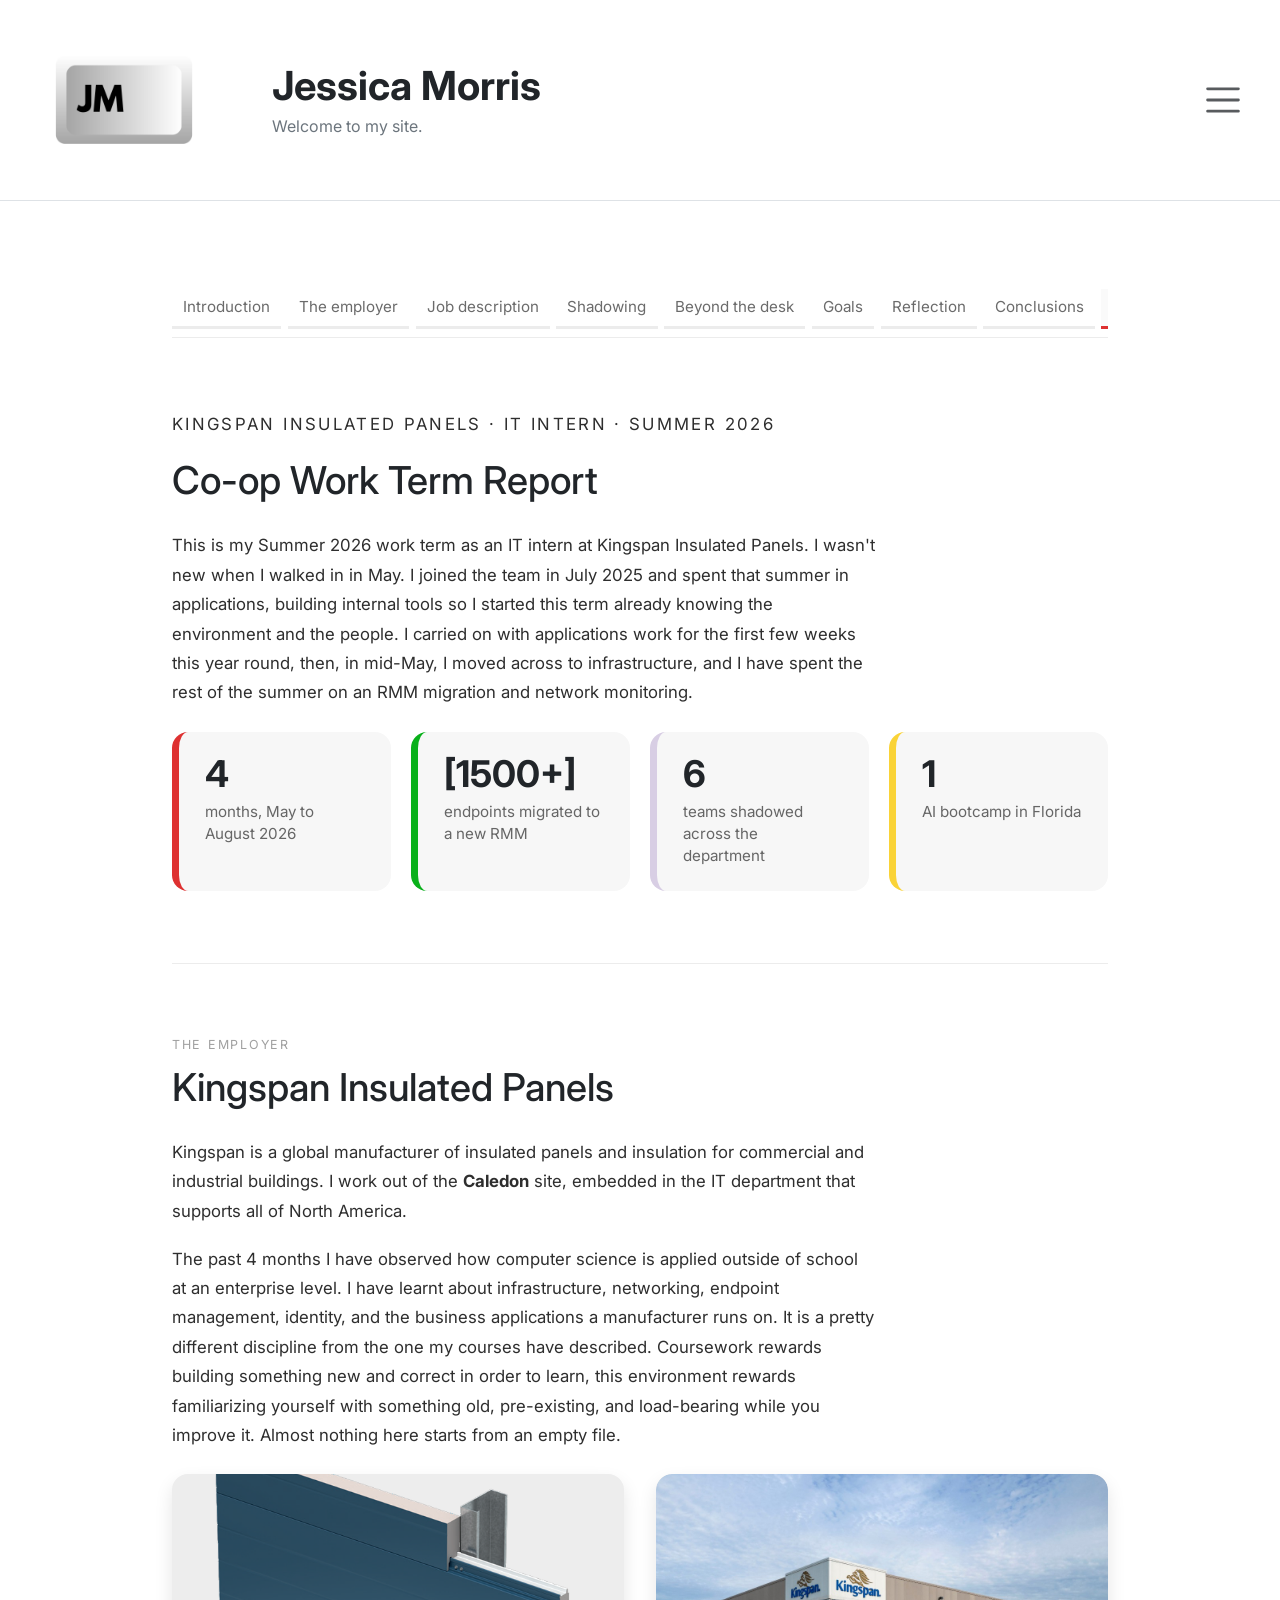
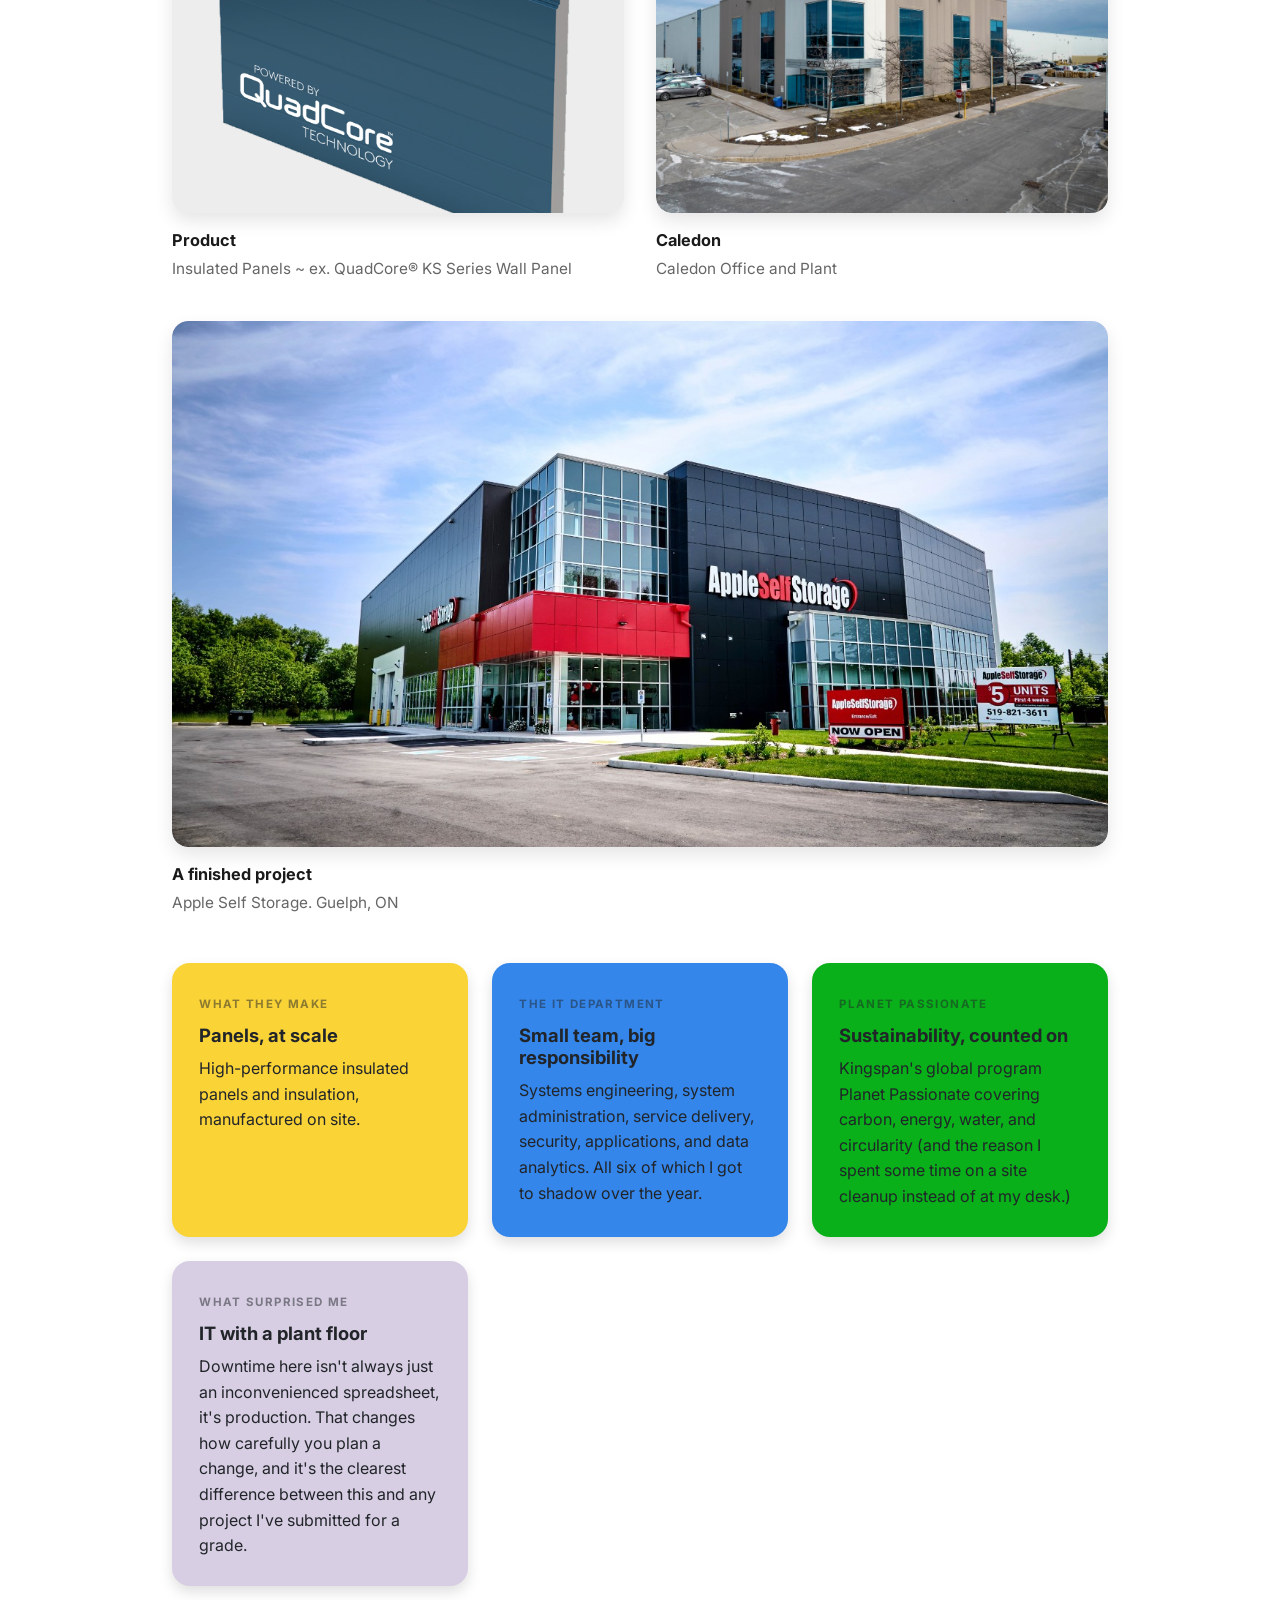
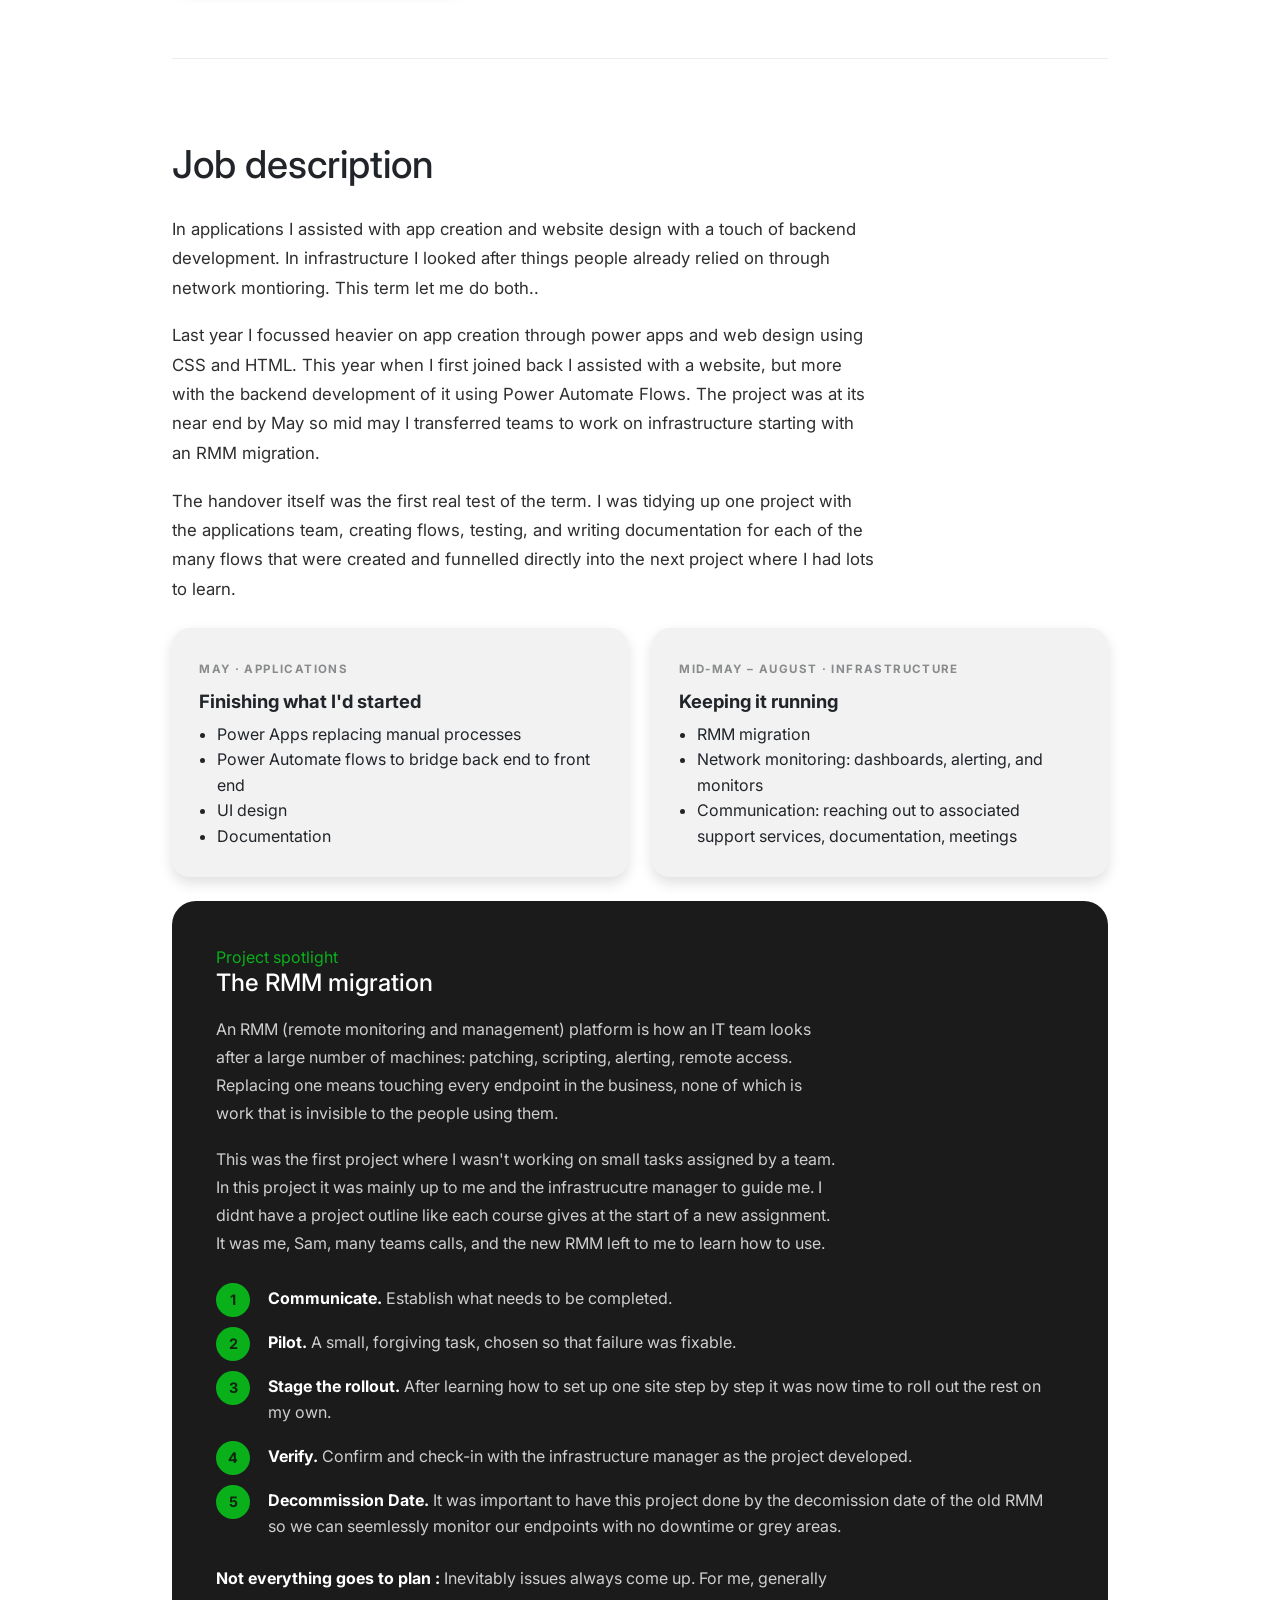
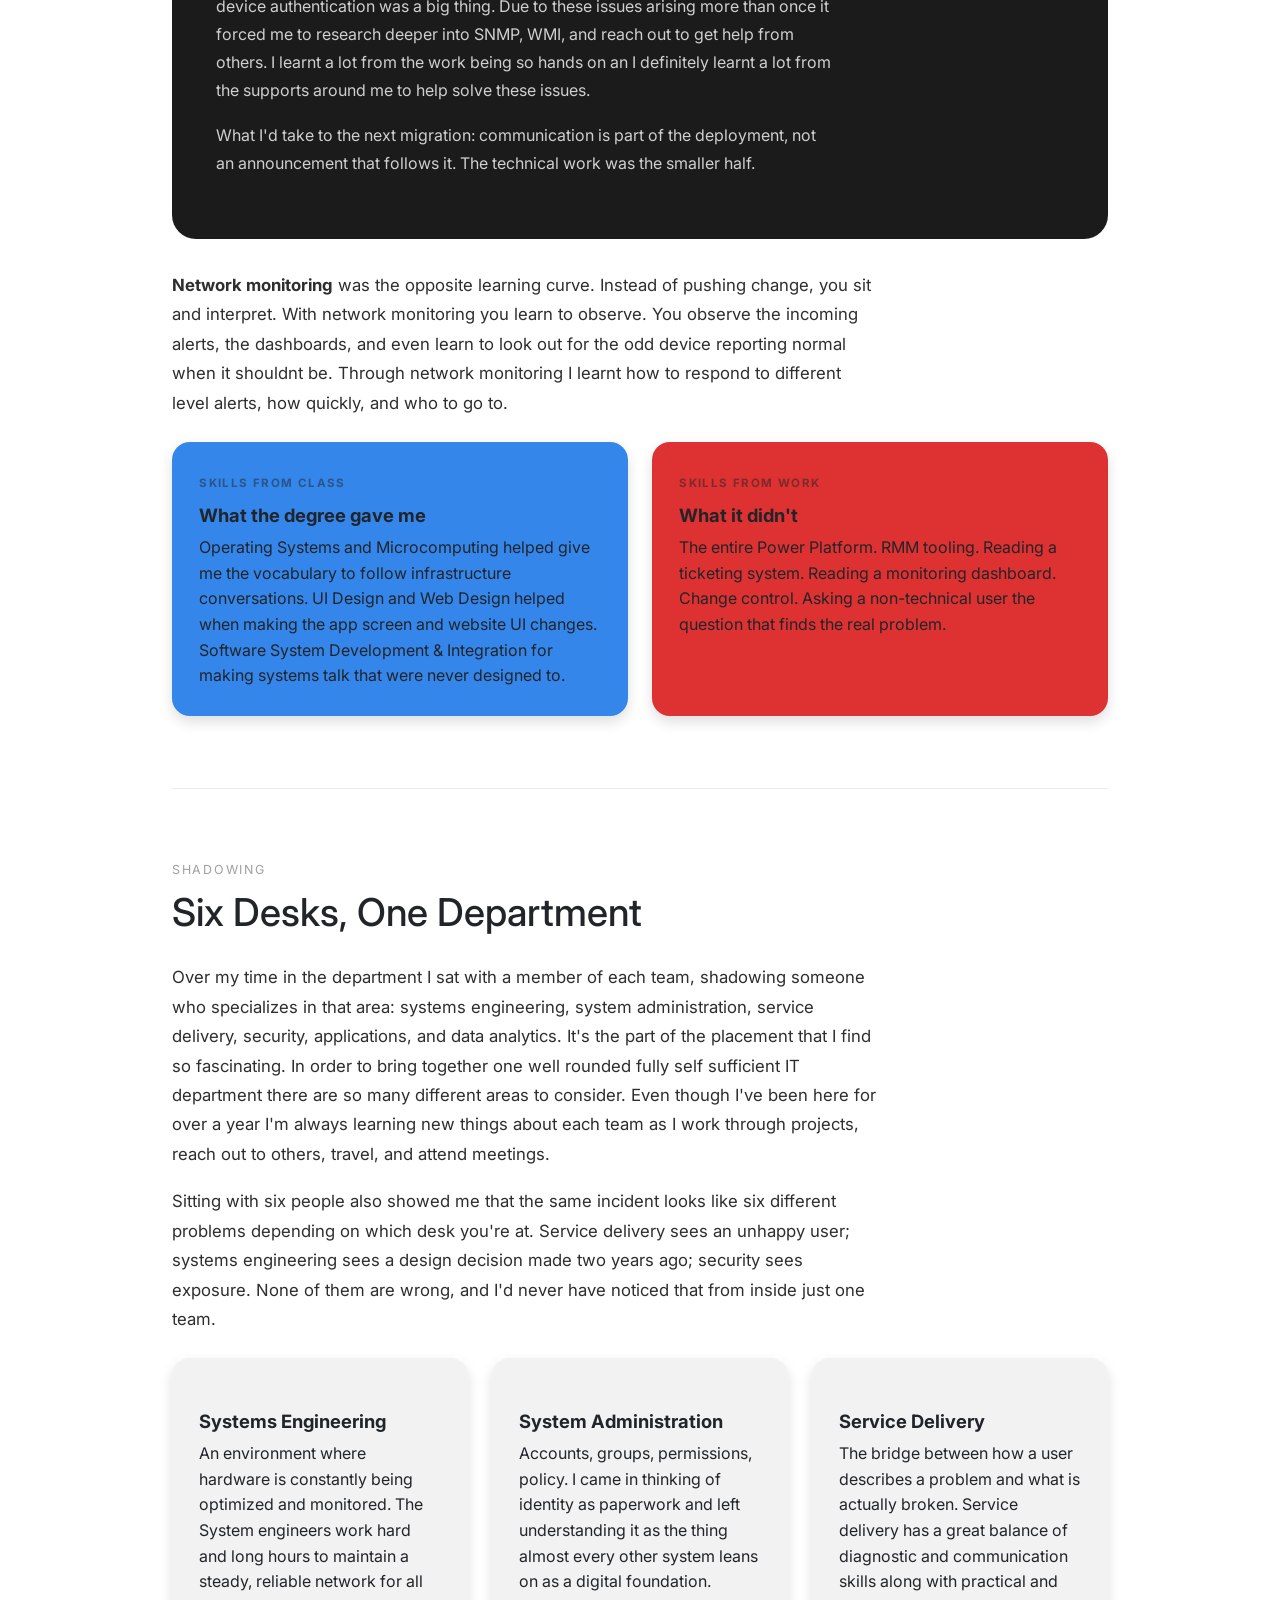
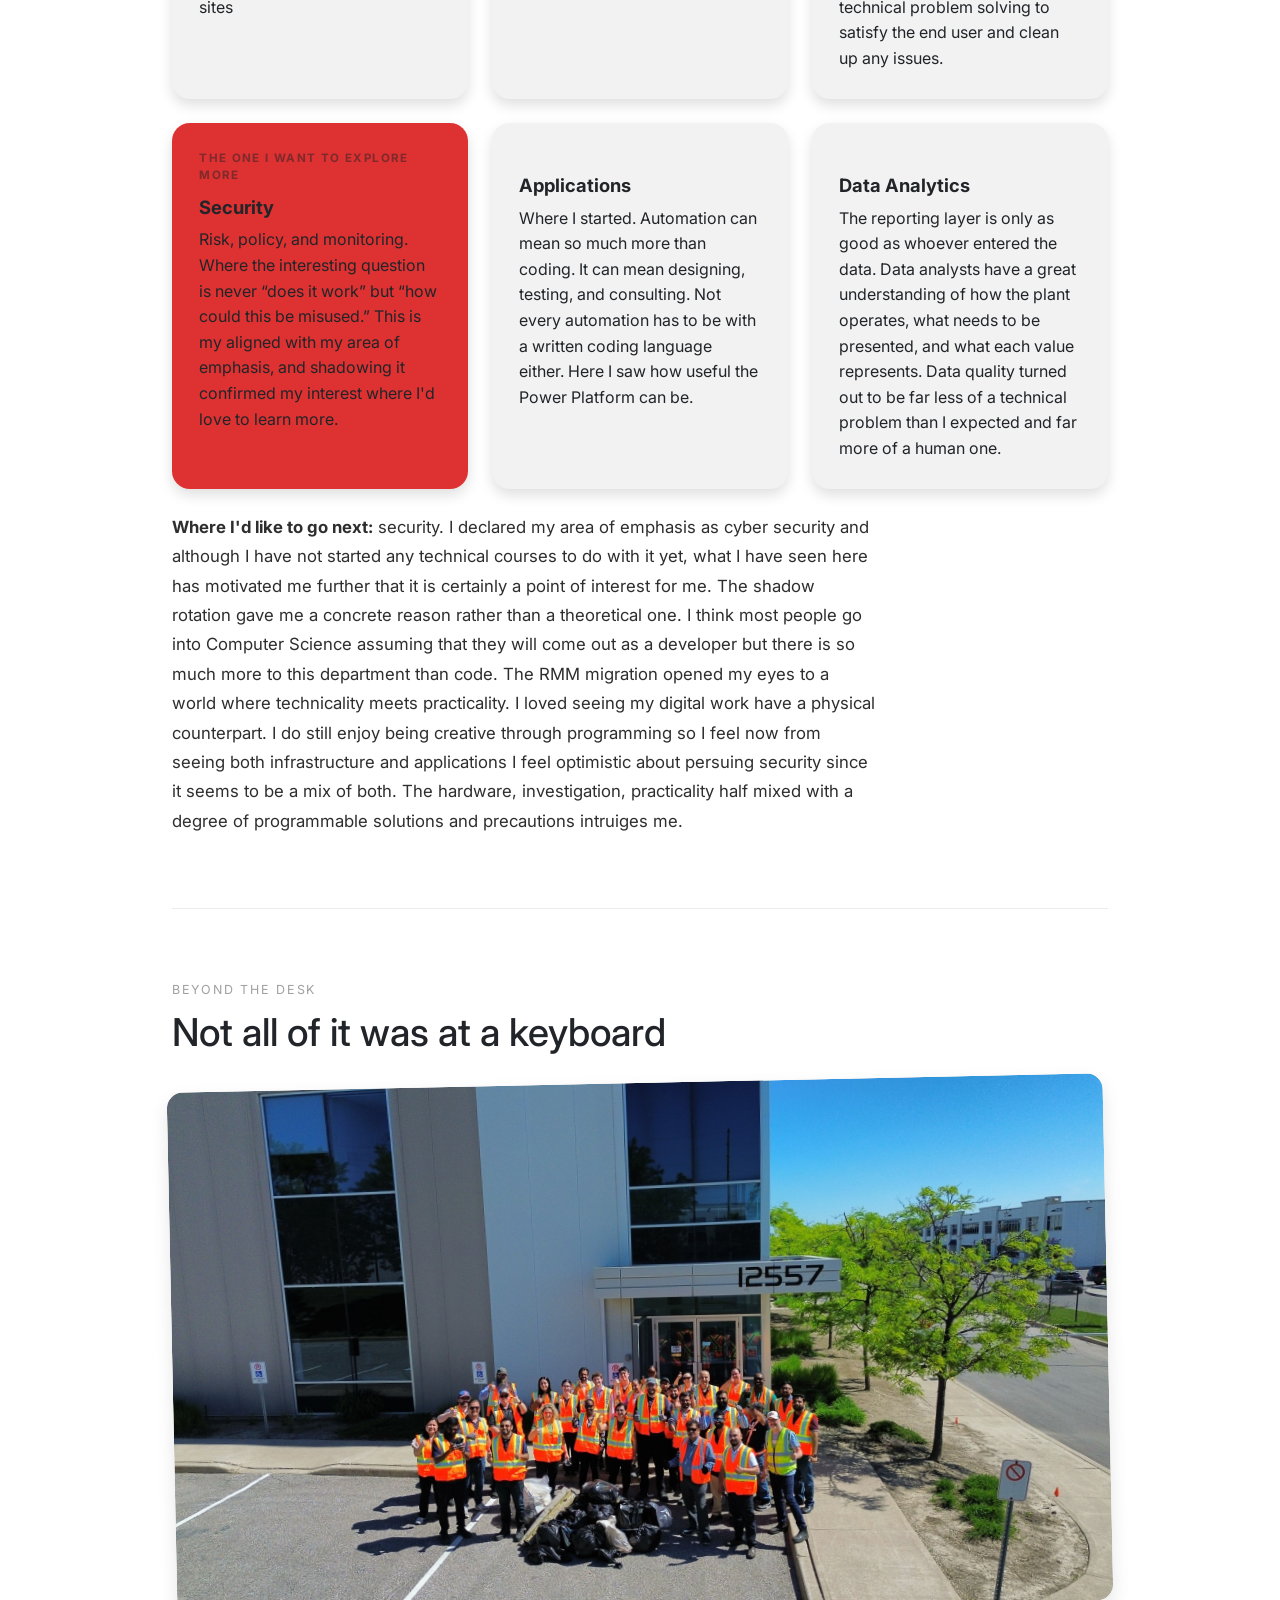
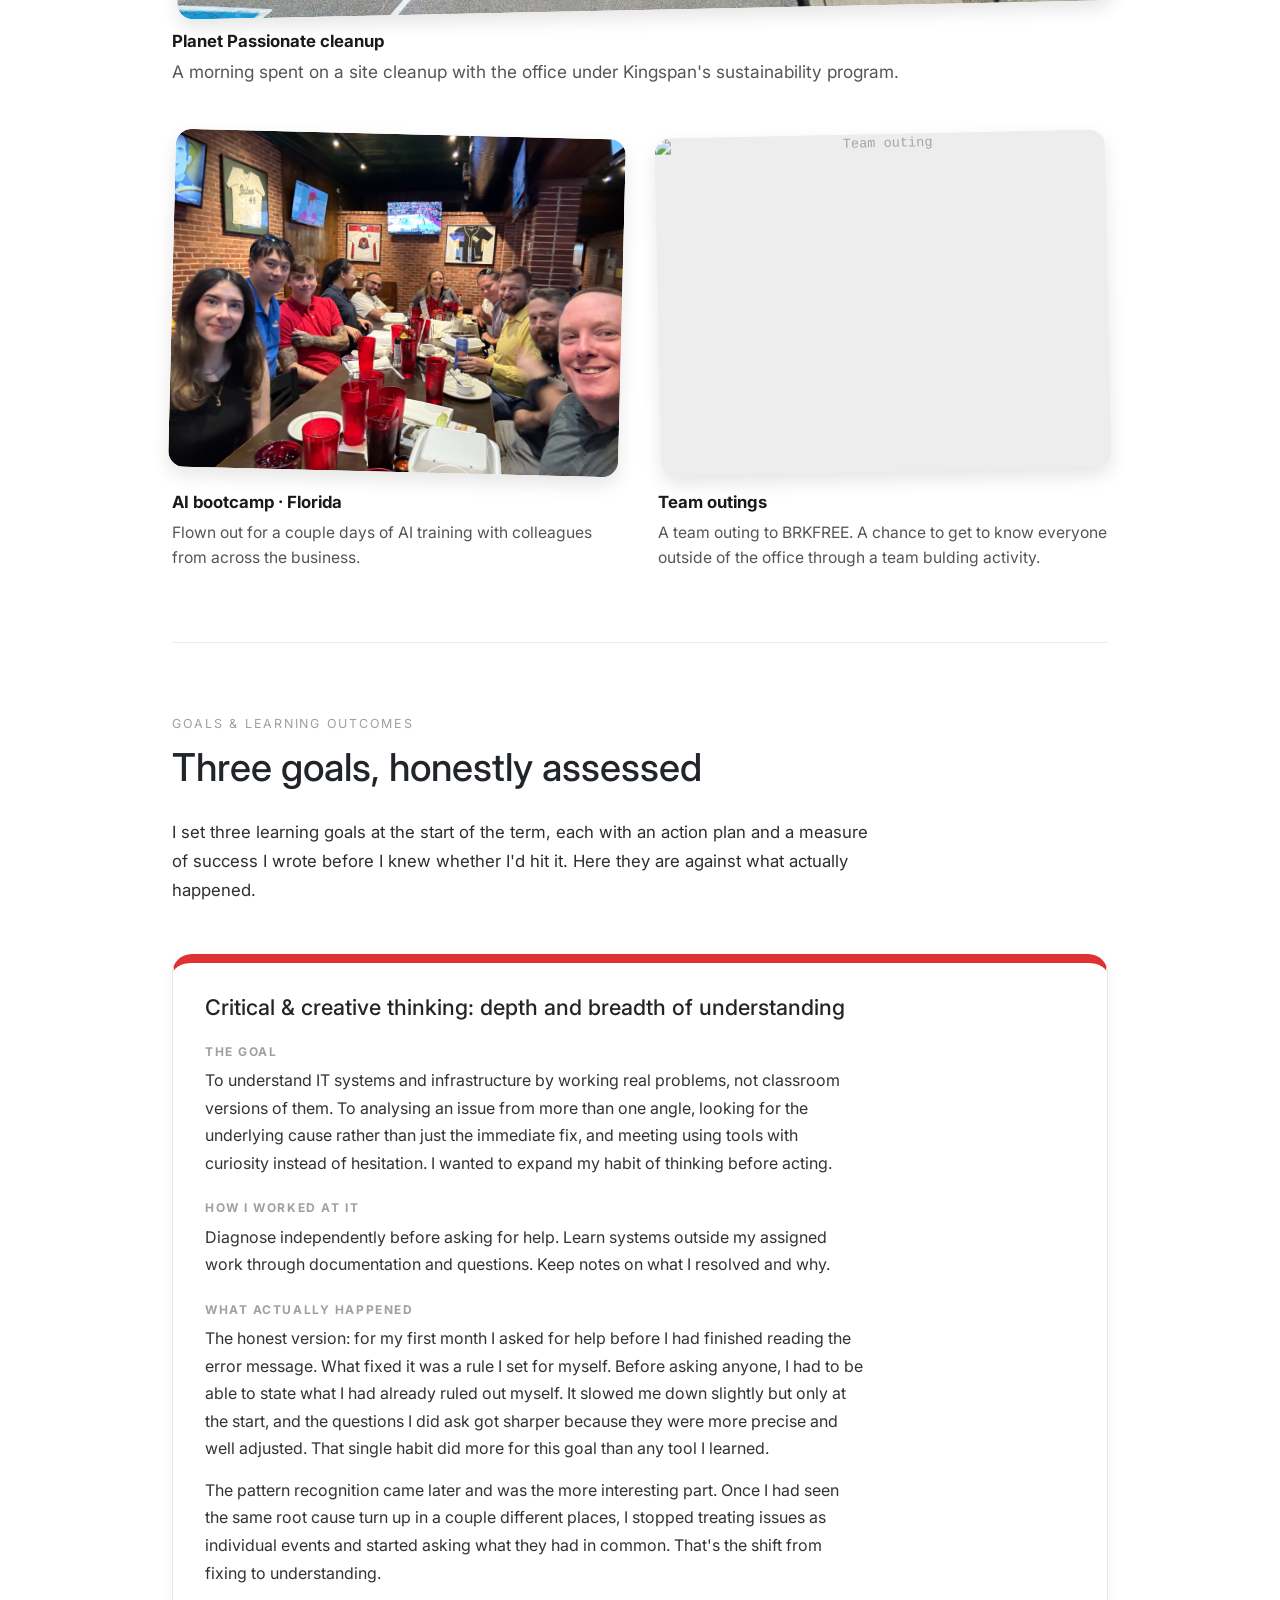
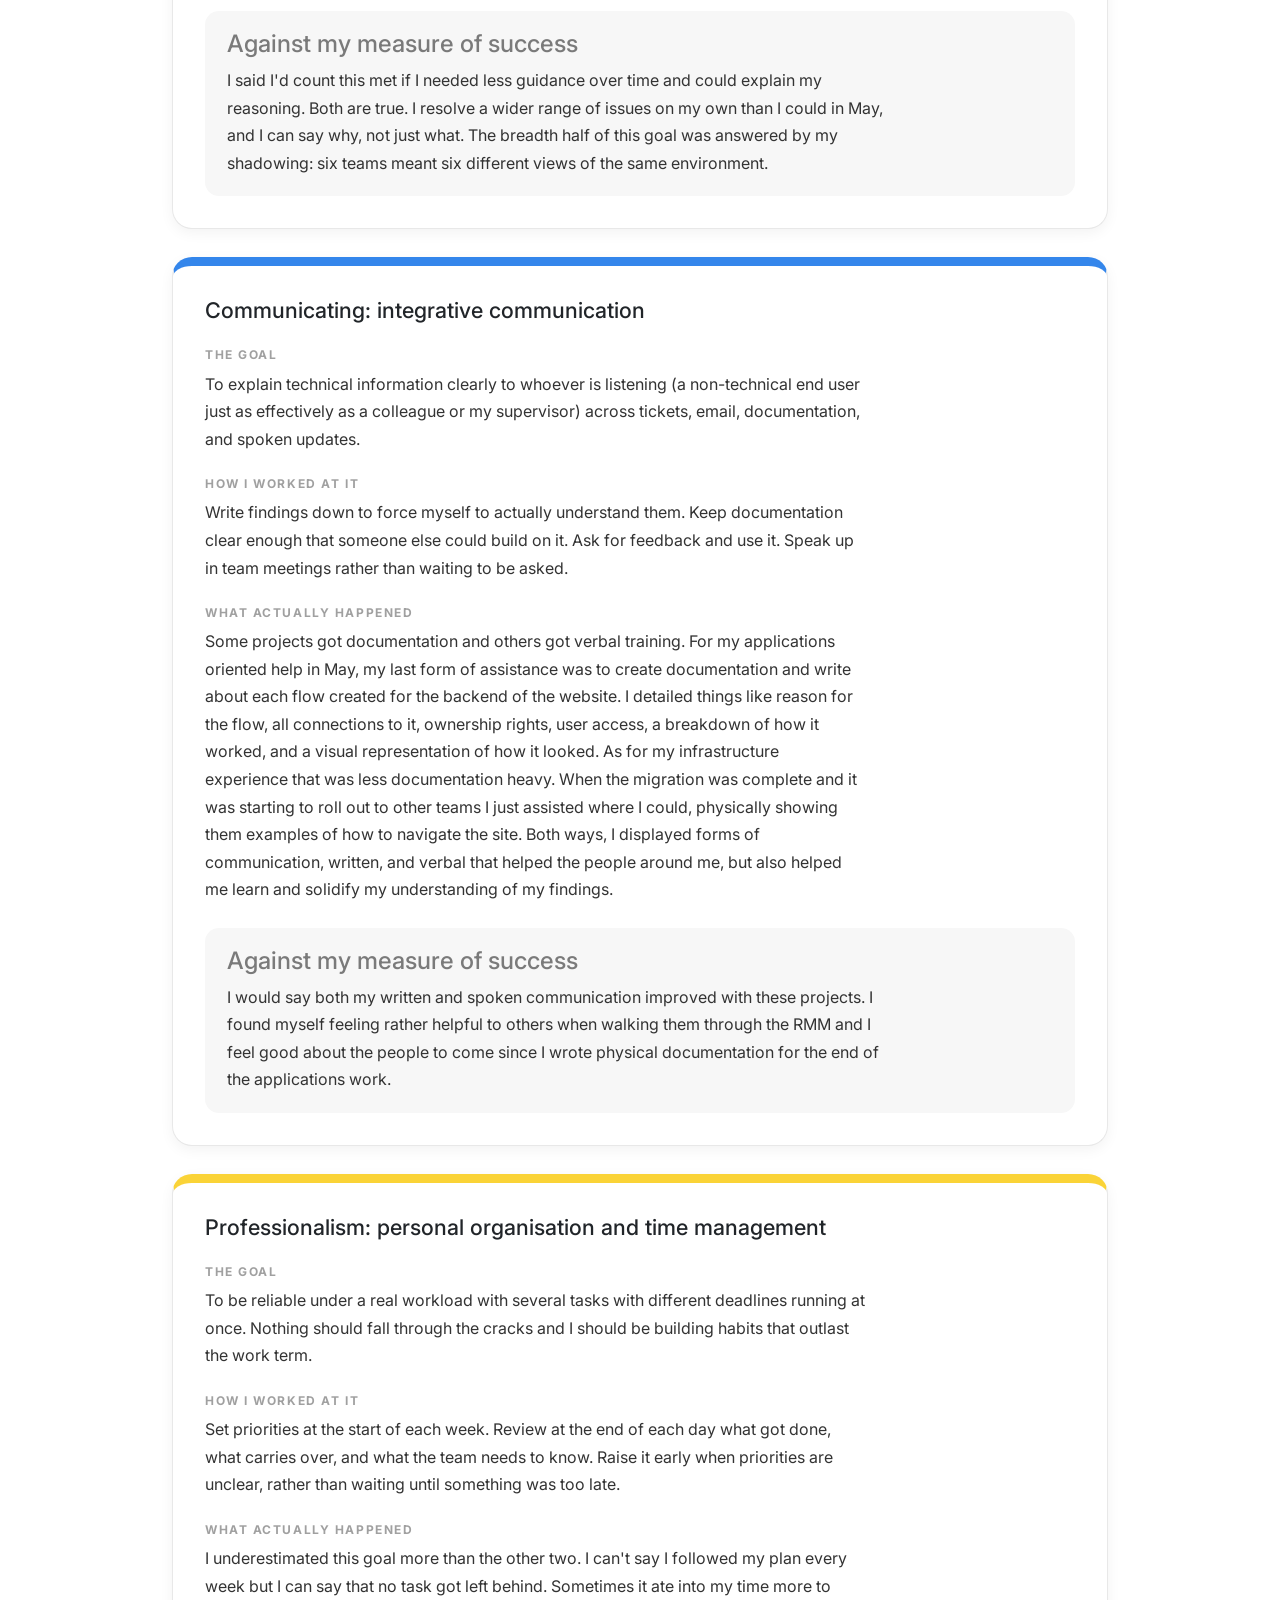
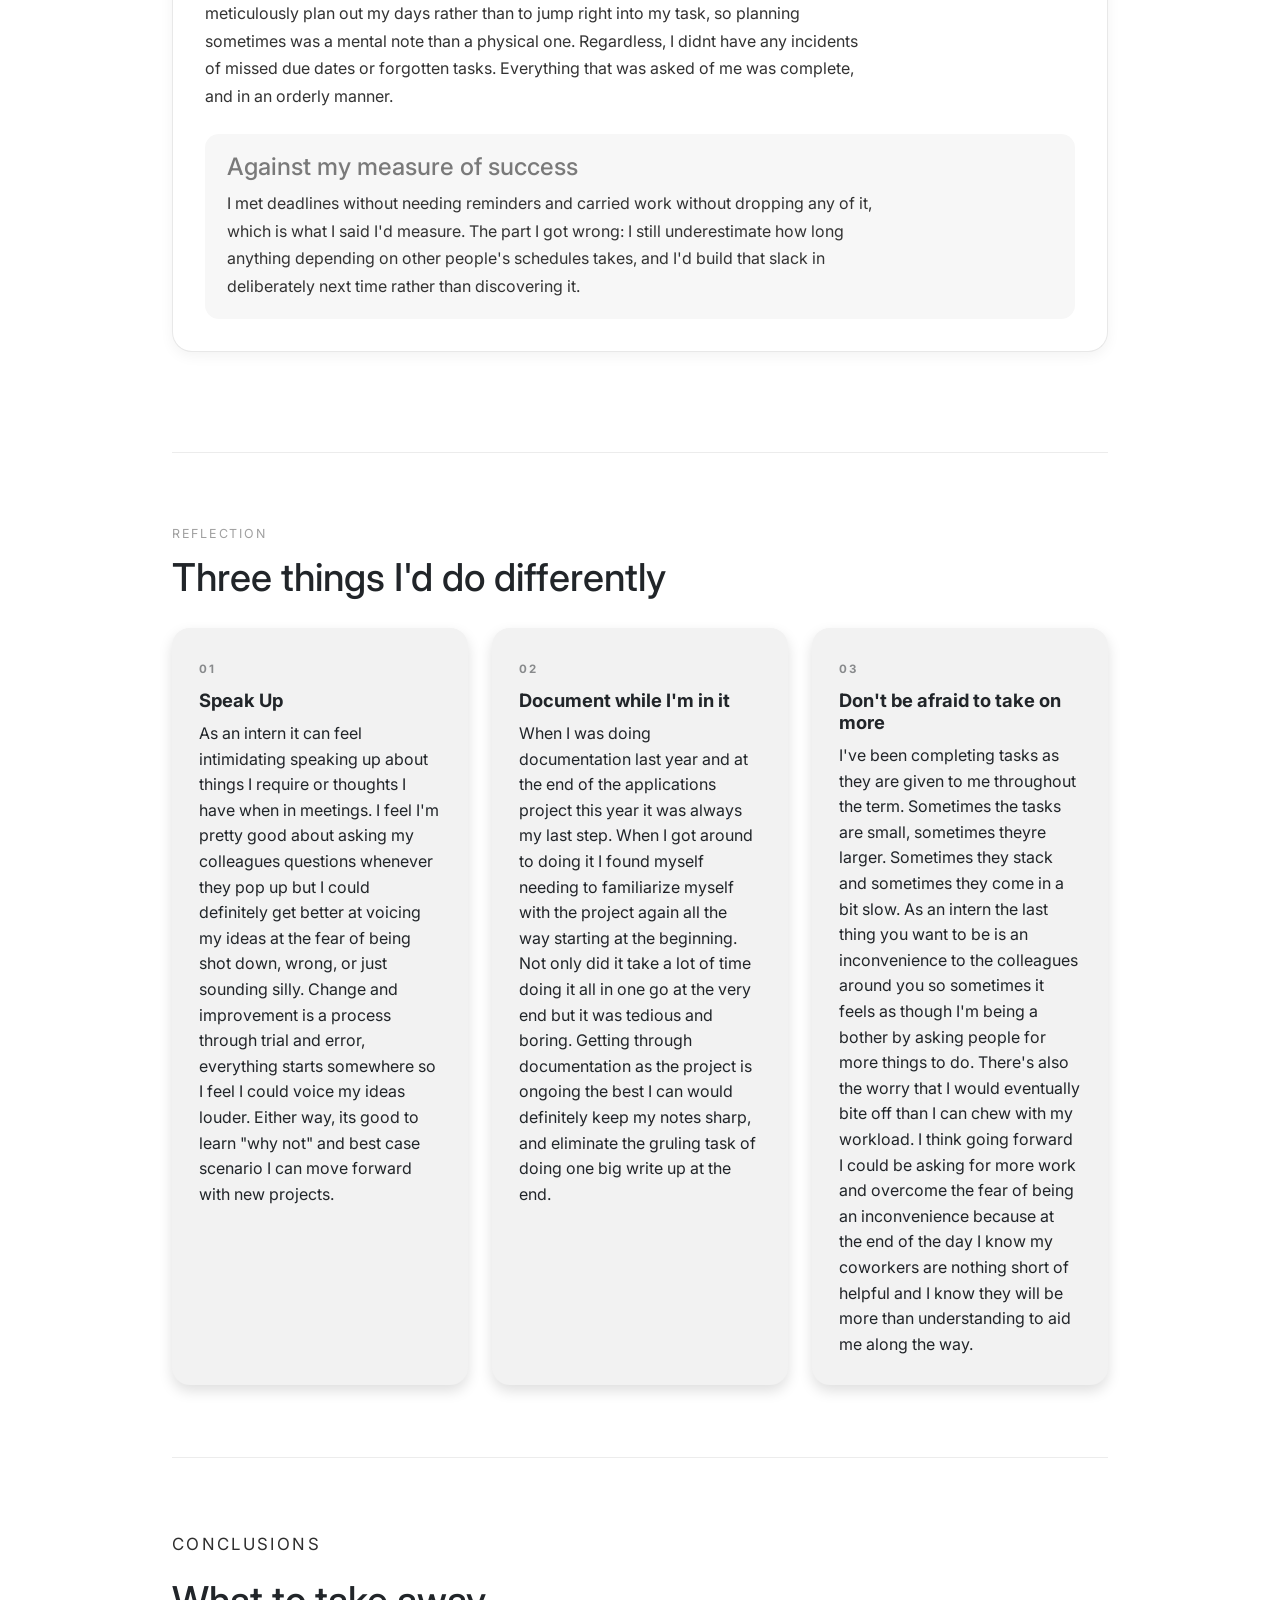
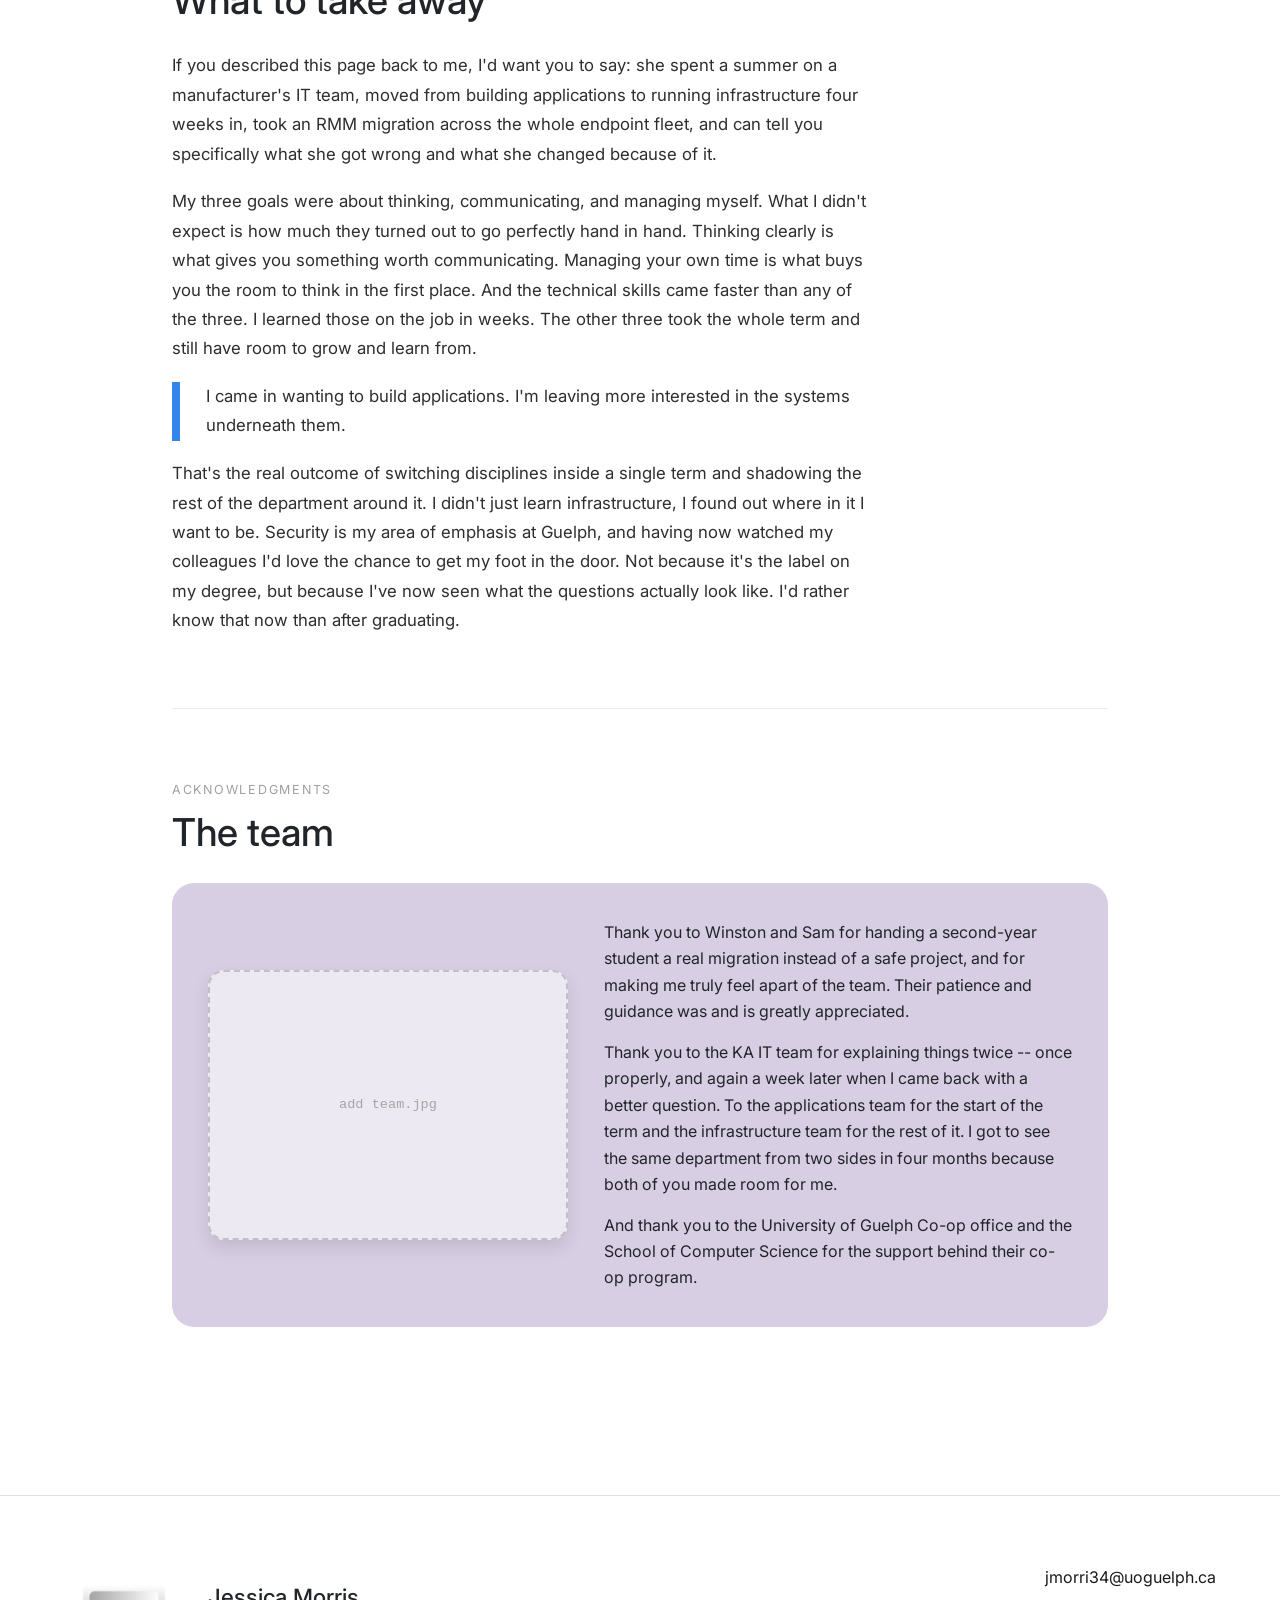
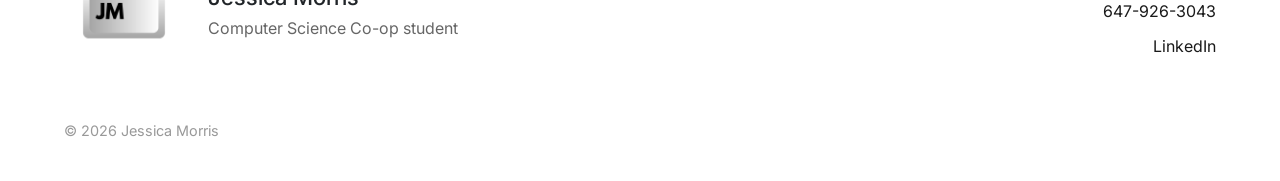
==== coop.html @ 2f29ad9c "complete portfolio missing team pic and update resume" ====
<!doctype html>
<html lang="en">
<head>
  <meta charset="utf-8">

  <!-- Tab Title -->
  <meta name="viewport" content="width=device-width, initial-scale=1">
  <title>Jessica Morris ~ Co-op S26</title>

  <!-- Stylesheets -->
  <link href="https://cdn.jsdelivr.net/npm/bootstrap@5.3.8/dist/css/bootstrap.min.css" rel="stylesheet" integrity="sha384-sRIl4kxILFvY47J16cr9ZwB07vP4J8+LH7qKQnuqkuIAvNWLzeN8tE5YBujZqJLB" crossorigin="anonymous">
  <link rel="preconnect" href="https://fonts.googleapis.com">
  <link rel="preconnect" href="https://fonts.gstatic.com" crossorigin>
  <link href="https://fonts.googleapis.com/css2?family=Inter:wght@400;600;700&display=swap" rel="stylesheet">
  <link href="style.css" rel="stylesheet">

</head>

<body>

  <!-- Header -->
  <header class="border-bottom mb-5">
  <nav class="navbar py-0">
    <div class="container-fluid px-4">

      <div class="d-flex align-items-center gap-5">
        <a href="index.html">
            <img src="JM.png" alt="" width="200" height="200">
        </a>
        <div>
          <h1 class="mb-1">Jessica Morris</h1>
          <p class="text-secondary mb-0">Welcome to my site.</p>
        </div>
      </div>

      <!-- Hamburger Button -->
      <button class="navbar-toggler border-0" type="button"
              data-bs-toggle="offcanvas" data-bs-target="#sideNav"
              aria-controls="sideNav" aria-label="Toggle navigation">
        <span class="navbar-toggler-icon"></span>
      </button>

    </div>
  </nav>
</header>

<!-- Side Bar Pop-Out -->
  <div class="offcanvas offcanvas-end" tabindex="-1" id="sideNav" aria-labelledby="sideNavLabel">
    <div class="offcanvas-header">
      <h2 class="offcanvas-title h5 mb-0" id="sideNavLabel">Menu</h2>
      <button type="button" class="btn-close" data-bs-dismiss="offcanvas" aria-label="Close"></button>
    </div>
    <div class="offcanvas-body">
      <div class="d-flex flex-column gap-3">
        <a href="about.html" class="btn btn-nav">About Me</a>
        <a href="education.html" class="btn btn-nav">Education</a>
        <a href="coop.html" class="btn btn-nav">Co-op S26</a>
        <a href="resume.html" class="btn btn-nav">Resume</a>
      </div>
    </div>
  </div>

  <!-- Bootstrap JS -->
  <script src="https://cdn.jsdelivr.net/npm/bootstrap@5.3.8/dist/js/bootstrap.bundle.min.js" integrity="sha384-FKyoEForCGlyvwx9Hj09JcYn3nv7wiPVlz7YYwJrWVcXK/BmnVDxM+D2scQbITxI" crossorigin="anonymous"></script>

<main class="coop">
 <div class="coop-layout">

  <!-- Sticky Jump Links -->
  <nav class="section-nav" aria-label="Sections of this report">
    <p class="section-nav-title">On this page</p>
    <a href="#introduction">Introduction</a>
    <a href="#employer">The employer</a>
    <a href="#job">Job description</a>
    <a href="#shadowing">Shadowing</a>
    <a href="#beyond">Beyond the desk</a>
    <a href="#goals">Goals</a>
    <a href="#differently">Reflection</a>
    <a href="#conclusions">Conclusions</a>
    <a href="#acknowledgments">Acknowledgments</a>
  </nav>

  <div class="coop-body">

  <!-- Abstract / Introduction -->
  <section class="prose" id="introduction">
    <p class="kicker">Kingspan Insulated Panels &middot; IT Intern &middot; Summer 2026</p>
    <h2>Co-op Work Term Report</h2>
    <p>
      This is my Summer 2026 work term as an IT intern at Kingspan Insulated Panels. I wasn't
      new when I walked in in May. I joined the team in July 2025 and spent that summer in applications,
      building internal tools so I started this term already knowing the environment and the people.
      I carried on with applications work for the first few weeks this year round, then, in mid-May, I moved across to
      infrastructure, and I have spent the rest of the summer on an RMM migration and network monitoring.
    </p>

    <div class="stats mt-4">
      <div class="stat" style="--accent:#de3131"><b>4</b><span>months, May to August 2026</span></div>
      <div class="stat" style="--accent:#09b01a"><b>[1500+]</b><span>endpoints migrated to a new RMM</span></div>
      <div class="stat" style="--accent:#d8cee4"><b>6</b><span>teams shadowed across the department</span></div>
      <div class="stat" style="--accent:#fad337"><b>1</b><span>AI bootcamp in Florida</span></div>
    </div>
  </section>

  <!-- Employer -->
  <section id="employer">
    <p class="kicker">The employer</p>
    <h2>Kingspan Insulated Panels</h2>

    <div class="prose mb-4">
      <p>
        Kingspan is a global manufacturer of insulated panels and insulation for commercial and industrial
        buildings. I work out of the <strong>Caledon</strong> site, embedded in the IT department that
        supports all of North America.
      </p>
      <p>
        The past 4 months I have observed how computer science is applied outside of school at an enterprise level. I have learnt about
        infrastructure, networking, endpoint management, identity, and the business applications a
        manufacturer runs on. It is a pretty different discipline from the one my courses have described.
        Coursework rewards building something new and correct in order to learn, this environment rewards familiarizing yourself with something
        old, pre-existing, and load-bearing while you improve it. Almost nothing here starts from an empty file.
      </p>
    </div>

    <div class="imgband">

      <figure class="shot">
        <div class="frame">
          <img src="panel.png" alt="Kingspan insulated panels">
        </div>
        <figcaption>
          <b>Product</b>
          Insulated Panels ~ ex. QuadCore® KS Series Wall Panel
        </figcaption>
      </figure>

      <figure class="shot">
        <div class="frame">
          <img src="caledon.jpeg" alt="The Caledon plant">
        </div>
        <figcaption>
          <b>Caledon</b>
          Caledon Office and Plant
        </figcaption>
      </figure>

      <figure class="shot">
        <div class="frame">
          <img src="guelphStorage.jpeg" alt="A completed Kingspan project">
        </div>
        <figcaption>
          <b>A finished project</b>
          Apple Self Storage. Guelph, ON
        </figcaption>
      </figure>

    </div>

    <div class="tiles">
      <div class="tile" style="--tile:#fad337">
        <span class="tag">What they make</span>
        <h3>Panels, at scale</h3>
        <p>High-performance insulated panels and insulation, manufactured on site. </p>
      </div>
      <div class="tile" style="--tile:#3486eb">
        <span class="tag">The IT department</span>
        <h3>Small team, big responsibility</h3>
        <p>Systems engineering, system administration, service delivery, security, applications, and data analytics. All six of which I got to shadow over the year.</p>
      </div>
      <div class="tile" style="--tile:#09b01a">
        <span class="tag">Planet Passionate</span>
        <h3>Sustainability, counted on</h3>
        <p>Kingspan's global program Planet Passionate covering carbon, energy, water, and circularity (and the reason I spent some time on a site cleanup instead of at my desk.)</p>
      </div>
      <div class="tile" style="--tile:#d8cee4">
        <span class="tag">What surprised me</span>
        <h3>IT with a plant floor</h3>
        <p>Downtime here isn't always just an inconvenienced spreadsheet, it's production. That changes how carefully you plan a change, and it's the clearest difference between this and any project I've submitted for a grade.</p>
      </div>
    </div>
  </section>

  <!-- Job Description -->
  <section id="job">
    <p class="kicker"></p>
    <h2>Job description</h2>

    <div class="prose mb-4">
      <p>
        In applications I assisted with app creation and website design with a touch of backend development. In infrastructure I looked after things people
        already relied on through network montioring. This term let me do both..
      </p>
      <p>
        Last year I focussed heavier on app creation through power apps and web design using CSS and HTML. This year when I first joined back I assisted with a website, but more with the backend development of it using Power Automate Flows. The project was at its near end by May so mid may I transferred teams to work on infrastructure starting with an RMM migration.
      </p>
      <p>
        The handover itself was the first real test of the term. I was tidying up one project with the applications team, creating flows, testing, and writing documentation for each of the many flows that were created and funnelled directly into the next project where I had lots to learn.
      </p>
    </div>

    <div class="tiles mb-4">
      <div class="tile" style="--tile:#f2f2f2">
        <span class="tag">May &middot; Applications</span>
        <h3>Finishing what I'd started</h3>
        <ul>
          <li>Power Apps replacing manual processes</li>
          <li>Power Automate flows to bridge back end to front end</li>
          <li>UI design</li>
          <li>Documentation</li>
        </ul>
      </div>
      <div class="tile" style="--tile:#f2f2f2">
        <span class="tag">Mid-May &ndash; August &middot; Infrastructure</span>
        <h3>Keeping it running</h3>
        <ul>
          <li>RMM migration</li>
          <li>Network monitoring: dashboards, alerting, and monitors</li>
          <li>Communication: reaching out to associated support services, documentation, meetings</li>
        </ul>
      </div>
    </div>

    <!-- Spotlight: RMM migration -->
    <div class="spotlight">
      <span class="tag">Project spotlight</span>
      <h3>The RMM migration</h3>
      <p>
        An RMM (remote monitoring and management) platform is how an IT team looks after a
        large number of machines: patching, scripting, alerting, remote access. Replacing one means touching
        every endpoint in the business, none of which is work that is invisible to the people using them.
      </p>
      <p>
        This was the first project where I wasn't working on small tasks assigned by a team. In this project it was mainly 
        up to me and the infrastrucutre manager to guide me. I didnt have a project outline like each course gives at the 
        start of a new assignment. It was me, Sam, many teams calls, and the new RMM left to me to learn how to use. 
      </p>
      <ol class="steps">
        <li><strong>Communicate.</strong> Establish what needs to be completed.</li>
        <li><strong>Pilot.</strong> A small, forgiving task, chosen so that failure was fixable.</li>
        <li><strong>Stage the rollout.</strong> After learning how to set up one site step by step it was now time to roll out the rest on my own.</li>
        <li><strong>Verify.</strong> Confirm and check-in with the infrastructure manager as the project developed.</li>
        <li><strong>Decommission Date.</strong> It was important to have this project done by the decomission date of the old RMM so we can seemlessly monitor our endpoints with no downtime or grey areas.</li>
      </ol>
      <p style="margin-top:1.5rem">
        <strong>Not everything goes to plan :</strong> Inevitably issues always come up. For me, generally device authentication was a big thing.
        Due to these issues arising more than once it forced me to research deeper into SNMP, WMI, and reach out to get help from others. I learnt a lot
        from the work being so hands on an I definitely learnt a lot from the supports around me to help solve these issues.
      </p>
      <p>
        What I'd take to the next migration: communication is part of the deployment, not an announcement
        that follows it. The technical work was the smaller half.
      </p>
    </div>

    <div class="prose mb-4">
      <p>
        <strong>Network monitoring</strong> was the opposite learning curve. Instead of pushing change, you sit and
        interpret. With network monitoring you learn to observe. You observe the incoming alerts, the dashboards, and even
        learn to look out for the odd device reporting normal when it shouldnt be. Through network monitoring I learnt how to respond
        to different level alerts, how quickly, and who to go to.
      </p>
    </div>

    <div class="tiles">
      <div class="tile" style="--tile:#3486eb">
        <span class="tag">Skills from class</span>
        <h3>What the degree gave me</h3>
        <p>Operating Systems and Microcomputing helped give me the vocabulary to follow infrastructure conversations. UI Design and Web Design helped when making the app screen and website UI changes. Software System Development &amp; Integration for making systems talk that were never designed to.</p>
      </div>
      <div class="tile" style="--tile:#de3131">
        <span class="tag">Skills from work</span>
        <h3>What it didn't</h3>
        <p>The entire Power Platform. RMM tooling. Reading a ticketing system. Reading a monitoring dashboard. Change control. Asking a non-technical user the question that finds the real problem.</p>
      </div>
    </div>
  </section>

  <!-- The Rotation -->
  <section id="shadowing">
    <p class="kicker">Shadowing</p>
    <h2>Six Desks, One Department</h2>

    <div class="prose mb-4">
      <p>
        Over my time in the department I sat with a member of each team, shadowing someone who specializes in that
        area: systems engineering, system administration, service delivery, security, applications, and data
        analytics. It's the part of the placement that I find so fascinating. In order to bring together one well rounded 
        fully self sufficient IT department there are so many different areas to consider. Even though I've been here for over a year
        I'm always learning new things about each team as I work through projects, reach out to others, travel, and attend meetings.
      </p>
      <p>
        Sitting with six people also showed me that the same incident looks like six different problems
        depending on which desk you're at. Service delivery sees an unhappy user; systems engineering sees a
        design decision made two years ago; security sees exposure. None of them are wrong, and I'd never have
        noticed that from inside just one team.
      </p>
    </div>

    <div class="tiles">
      <div class="tile" style="--tile:#f2f2f2">
        <span class="tag"></span>
        <h3>Systems Engineering</h3>
        <p>An environment where hardware is constantly being optimized and monitored. The System engineers work hard and long hours to maintain a steady, reliable network for all sites</p>
      </div>
      <div class="tile" style="--tile:#f2f2f2">
        <span class="tag"></span>
        <h3>System Administration</h3>
        <p>Accounts, groups, permissions, policy. I came in thinking of identity as paperwork and left understanding it as the thing almost every other system leans on as a digital foundation.</strong></p>
      </div>
      <div class="tile" style="--tile:#f2f2f2">
        <span class="tag"></span>
        <h3>Service Delivery</h3>
        <p>The bridge between how a user describes a problem and what is actually broken. Service delivery has a great balance of diagnostic and communication skills along with practical and technical problem solving to satisfy the end user and clean up any issues.</p>
      </div>
      <div class="tile" style="--tile:#de3131">
        <span class="tag">The one I want to explore more</span>
        <h3>Security</h3>
        <p>Risk, policy, and monitoring. Where the interesting question is never &ldquo;does it work&rdquo; but &ldquo;how could this be misused.&rdquo; This is my aligned with my area of emphasis, and shadowing it confirmed my interest where I'd love to learn more.</p>
      </div>
      <div class="tile" style="--tile:#f2f2f2">
        <span class="tag"></span>
        <h3>Applications</h3>
        <p>Where I started. Automation can mean so much more than coding. It can mean designing, testing, and consulting. Not every automation has to be with a written coding language either. Here I saw how useful the Power Platform can be.</p>
      </div>
      <div class="tile" style="--tile:#f2f2f2">
        <span class="tag"></span>
        <h3>Data Analytics</h3>
        <p>The reporting layer is only as good as whoever entered the data. Data analysts have a great understanding of how the plant operates, what needs to be presented, and what each value represents. Data quality turned out to be far less of a technical problem than I expected and far more of a human one.</p>
      </div>
    </div>

    <div class="prose mt-4">
      <p>
        <strong>Where I'd like to go next:</strong> security. I declared my area of emphasis as cyber security and although I have not started any technical courses to do with it yet, what I have seen here has motivated me further that it is certainly a point of interest for me. The
        shadow rotation gave me a concrete reason rather than a theoretical one. I think most people go into Computer Science assuming that they will come out as a developer but there is so much more to this department than code. The RMM migration
        opened my eyes to a world where technicality meets practicality. I loved seeing my digital work have a physical counterpart. I do still enjoy being creative through programming so I feel now from seeing both infrastructure and applications I feel optimistic 
        about persuing security since it seems to be a mix of both. The hardware, investigation, practicality half mixed with a degree of programmable solutions and precautions intruiges me.
      </p>
    </div>
  </section>

  <!-- Beyond the desk -->
  <section id="beyond">
    <p class="kicker">Beyond the desk</p>
    <h2>Not all of it was at a keyboard</h2>

    <div class="gallery">

      <figure class="shot">
        <div class="frame">
          <img src="cleanup.jpg" alt="Planet Passionate cleanup">

        </div>
        <figcaption>
          <b>Planet Passionate cleanup</b>
          A morning spent on a site cleanup with the office under Kingspan's sustainability program.
        </figcaption>
      </figure>

      <figure class="shot">
        <div class="frame">
          <img src="Florida.jpg" alt="AI bootcamp in Florida">
        </div>
        <figcaption>
          <b>AI bootcamp &middot; Florida</b>
          Flown out for a couple days of AI training with colleagues from across the business.
        </figcaption>
      </figure>

      <figure class="shot">
        <div class="frame">
          <img src="image.jpg" alt="Team outing">
        </div>
        <figcaption>
          <b>Team outings</b>
          A team outing to BRKFREE. A chance to get to know everyone outside of the office through a team bulding activity.
        </figcaption>
      </figure>

    </div>
  </section>

  <!-- Goals -->
  <section id="goals">
    <p class="kicker">Goals &amp; learning outcomes</p>
    <h2>Three goals, honestly assessed</h2>

    <div class="prose mb-5">
      <p>
        I set three learning goals at the start of the term, each with an action plan and a measure of
        success I wrote before I knew whether I'd hit it. Here they are against what actually happened.
      </p>
    </div>

    <!-- Goal 1 -->
    <div class="goalcard" style="--accent:#de3131">
      <div class="top">
        <h3>Critical &amp; creative thinking: depth and breadth of understanding</h3>
      </div>

      <div class="block">
        <h4>The goal</h4>
        <p>
          To understand IT systems and infrastructure by working real problems, not classroom versions of
          them. To analysing an issue from more than one angle, looking for the underlying cause rather than
          just the immediate fix, and meeting using tools with curiosity instead of hesitation. I wanted to expand my
          habit of thinking before acting.
        </p>
      </div>

      <div class="block">
        <h4>How I worked at it</h4>
        <p>
          Diagnose independently before asking for help. Learn systems outside my assigned work through
          documentation and questions. Keep notes on what I resolved and why.
        </p>
      </div>

      <div class="block">
        <h4>What actually happened</h4>
        <p>
          The honest version: for my first month I asked for help before I had finished reading the error
          message. What fixed it was a rule I set for myself. Before asking anyone, I had to be able
          to state what I had already ruled out myself. It slowed me down slightly but only at the start, and the questions I did ask got sharper because they were more precise and well adjusted. That single
          habit did more for this goal than any tool I learned.
        </p>
        <p>
          The pattern recognition came later and was the more interesting part. Once I had seen the same root cause turn up in a couple
          different places, I stopped treating issues as individual events and started asking what they
          had in common. That's the shift from fixing to understanding.
        </p>
      </div>

      <div class="verdict">
        <h4>Against my measure of success</h4>
        <p class="mb-0">
          I said I'd count this met if I needed less guidance over time and could explain my reasoning. Both
          are true. I resolve a wider range of issues on my own than I could in May, and I can
          say why, not just what. The breadth half of this goal was answered by my shadowing: six teams meant
          six different views of the same environment.
        </p>
      </div>
    </div>

    <!-- Goal 2 -->
    <div class="goalcard" style="--accent:#3486eb">
      <div class="top">
        <h3>Communicating: integrative communication</h3>
      </div>

      <div class="block">
        <h4>The goal</h4>
        <p>
          To explain technical information clearly to whoever is listening (a non-technical end user just as
          effectively as a colleague or my supervisor) across tickets, email, documentation, and
          spoken updates.
        </p>
      </div>

      <div class="block">
        <h4>How I worked at it</h4>
        <p>
          Write findings down to force myself to actually understand them. Keep documentation clear enough
          that someone else could build on it. Ask for feedback and use it. Speak up in team meetings rather
          than waiting to be asked.
        </p>
      </div>

      <div class="block">
        <h4>What actually happened</h4>
        <p>
          Some projects got documentation and others got verbal training. For my applications oriented help in May, my last form of assistance was
          to create documentation and write about each flow created for the backend of the website. I detailed things like reason for the flow, all connections
          to it, ownership rights, user access, a breakdown of how it worked, and a visual representation of how it looked. As for my infrastructure experience that
          was less documentation heavy. When the migration was complete and it was starting to roll out to other teams I just assisted where I could, physically showing
          them examples of how to navigate the site. Both ways, I displayed forms of communication, written, and verbal that helped the people around me, 
          but also helped me learn and solidify my understanding of my findings.
        </p>
      </div>

      <div class="verdict">
        <h4>Against my measure of success</h4>
        <p class="mb-0">
          I would say both my written and spoken communication improved with these projects. I found myself feeling rather helpful to others when walking them 
          through the RMM and I feel good about the people to come since I wrote physical documentation for the end of the applications work.
        </p>
      </div>
    </div>

    <!-- Goal 3 -->
    <div class="goalcard" style="--accent:#fad337">
      <div class="top">
        <h3>Professionalism: personal organisation and time management</h3>
      </div>

      <div class="block">
        <h4>The goal</h4>
        <p>
          To be reliable under a real workload with several tasks with different deadlines running at
          once. Nothing should fall through the cracks and I should be building habits that outlast the work term.
        </p>
      </div>

      <div class="block">
        <h4>How I worked at it</h4>
        <p>
          Set priorities at the start of each week. Review at the end of each day what got done, what carries
          over, and what the team needs to know. Raise it early when priorities are unclear, rather than
          waiting until something was too late.
        </p>
      </div>

      <div class="block">
        <h4>What actually happened</h4>
        <p>
          I underestimated this goal more than the other two. I can't say I followed my plan every week but I can say
          that no task got left behind. Sometimes it ate into my time more to meticulously plan out my days rather than to
          jump right into my task, so planning sometimes was a mental note than a physical one. Regardless, I didnt have
          any incidents of missed due dates or forgotten tasks. Everything that was asked of me was complete, and in an
          orderly manner.
        </p>
      </div>

      <div class="verdict">
        <h4>Against my measure of success</h4>
        <p class="mb-0">
          I met deadlines without needing reminders and carried work without dropping any of it,
          which is what I said I'd measure. The part I got wrong: I still underestimate how long anything
          depending on other people's schedules takes, and I'd build that slack in deliberately next time
          rather than discovering it.
        </p>
      </div>
    </div>
  </section>

  <!-- What I'd do differently -->
  <section id="differently">
    <p class="kicker">Reflection</p>
    <h2>Three things I'd do differently</h2>

    <div class="tiles">
      <div class="tile" style="--tile:#f2f2f2">
        <span class="tag">01</span>
        <h3>Speak Up</h3>
        <p>As an intern it can feel intimidating speaking up about things I require or thoughts I have when in meetings. I feel I'm pretty good about asking my colleagues questions whenever they pop up but I could definitely get better at voicing my ideas at the fear of being shot down, wrong, or just sounding silly.
          Change and improvement is a process through trial and error, everything starts somewhere so I feel I could voice my ideas louder. Either way, its good to learn "why not" and best case scenario I can move forward with new projects.
        </p>
      </div>
      <div class="tile" style="--tile:#f2f2f2">
        <span class="tag">02</span>
        <h3>Document while I'm in it</h3>
        <p>When I was doing documentation last year and at the end of the applications project this year it was always my last step. When I got around to doing it I found myself needing to familiarize myself with the project again all the way starting at the beginning. Not only did it take a lot of time doing it all in one go
          at the very end but it was tedious and boring. Getting through documentation as the project is ongoing the best I can would definitely keep my notes sharp, and eliminate the gruling task of doing one big write up at the end.
        </p>
      </div>
      <div class="tile" style="--tile:#f2f2f2">
        <span class="tag">03</span>
        <h3>Don't be afraid to take on more</h3>
        <p>I've been completing tasks as they are given to me throughout the term. Sometimes the tasks are small, sometimes theyre larger. Sometimes they stack and sometimes they come in a bit slow. As an intern the last thing you want to be is an inconvenience to the colleagues around you so sometimes it feels as though I'm being a
          bother by asking people for more things to do. There's also the worry that I would eventually bite off than I can chew with my workload. I think going forward I could be asking for more work and overcome the fear of being an inconvenience because at the end of the day I know my coworkers are nothing short of helpful and I know
          they will be more than understanding to aid me along the way.
        </p>
      </div>
    </div>
  </section>

  <!-- Conclusions -->
  <section class="prose" id="conclusions">
    <p class="kicker">Conclusions</p>
    <h2>What to take away</h2>

    <p>
      If you described this page back to me, I'd want you to say: she spent a summer on a manufacturer's IT
      team, moved from building applications to running infrastructure four weeks in, took an RMM migration
      across the whole endpoint fleet, and can tell you specifically what she got wrong and what she changed
      because of it.
    </p>
    <p>
      My three goals were about thinking, communicating, and managing myself. What I didn't expect is how
      much they turned out to go perfectly hand in hand. Thinking clearly is what gives you something
      worth communicating. Managing your own time is what buys you the room to think in the first place. And
      the technical skills came faster than any of the three. I learned those on the job in weeks. The other 
      three took the whole term and still have room to grow and learn from.
    </p>

    <p class="pull" style="--accent:#3486eb">
      I came in wanting to build applications. I'm leaving more interested in the systems underneath them.
    </p>

    <p>
      That's the real outcome of switching disciplines inside a single term and shadowing the rest of the
      department around it. I didn't just learn infrastructure, I found out where in it I want to be. Security
      is my area of emphasis at Guelph, and having now watched my colleagues I'd love the chance to get my foot 
      in the door. Not because it's the label on my degree, but because I've now seen what the questions actually 
      look like. I'd rather know that now than after graduating.
    </p>
  </section>

  <!-- Acknowledgments -->
  <section id="acknowledgments">
    <p class="kicker">Acknowledgments</p>
    <h2>The team</h2>

    <div class="thanks">
      <div class="frame">
        <!-- Replace with: <img src="team.jpg" alt="The Kingspan IT team"> -->
        add team.jpg
      </div>
      <div class="thanks-body">
        <p>
          Thank you to Winston and Sam for handing a second-year student a real migration
          instead of a safe project, and for making me truly feel apart of the team. Their patience and guidance
          was and is greatly appreciated.
        </p>
        <p>
          Thank you to the KA IT team for explaining things twice -- once
          properly, and again a week later when I came back with a better question. To the applications team
          for the start of the term and the infrastructure team for the rest of it. I got to see the same
          department from two sides in four months because both of you made room for me.
        </p>
        <p>
          And thank you to the University of Guelph Co-op office and the School of Computer Science for the
          support behind their co-op program.
        </p>
      </div>
    </div>
  </section>

  </div>
 </div>
</main>

<!-- Highlights the current section in the jump links -->
<script>
  (function () {
    var links = document.querySelectorAll('.section-nav a');
    var byId = {};
    links.forEach(function (link) {
      byId[link.getAttribute('href').slice(1)] = link;
    });

    var observer = new IntersectionObserver(function (entries) {
      entries.forEach(function (entry) {
        if (!entry.isIntersecting) return;
        links.forEach(function (link) { link.classList.remove('active'); });
        if (byId[entry.target.id]) byId[entry.target.id].classList.add('active');
      });
    }, { rootMargin: '-25% 0px -65% 0px' });

    document.querySelectorAll('.coop-body section[id]').forEach(function (section) {
      observer.observe(section);
    });

    // keep the pinned rail from overlapping the footer
    var nav = document.querySelector('.section-nav');
    var footer = document.querySelector('.site-footer');
    if (nav && footer) {
      new IntersectionObserver(function (entries) {
        nav.classList.toggle('is-hidden', entries[0].isIntersecting);
      }).observe(footer);
    }
  })();
</script>

<!--FOOTER-->

<footer class="site-footer">
  <div class="footer-inner">

    <div class="footer-brand">
      <img src="JM.png" alt="" width="120" height="120">
      <div>
        <h2>Jessica Morris</h2>
        <p>Computer Science Co-op student</p>
      </div>
    </div>

    <nav class="footer-links" aria-label="Contact">
      <a href="mailto:jmorri34@uoguelph.ca">jmorri34@uoguelph.ca</a>
      <a href="tel:+16479263043">647-926-3043</a>
      <a href="www.linkedin.com/in/jessica-morris-78a39537b" target="_blank" rel="noopener">LinkedIn</a>
    </nav>

  </div>

  <p class="footer-fine">© 2026 Jessica Morris</p>
</footer>

</body>
</html>
---- style.css ----
.btn-nav {
  background-color: #dbd7d7;
  color: #737272;
  border: none;
  transition: background-color 0.2s ease;
    padding: 0.9rem 1.25rem;
  font-size: 1.15rem;
}

.btn-nav:hover,
.btn-nav:focus-visible {
  background-color: #fff;
  color: #737272;
}

.navbar-toggler {
  --bs-navbar-toggler-font-size: 1.75rem;
}

body {
  font-family: "Inter", system-ui, sans-serif;
}


h1 {
  font-weight: 700;
}

.btn {
  --bs-btn-font-weight: 600;
}

/* STICKY HEADER */

header {
  position: sticky;
  top: 0;
  z-index: 1030;
  background: #fff;
}

@media (prefers-reduced-motion: no-preference) {
  @supports (animation-timeline: scroll()) {
    header {
      animation: header-out linear both;
      animation-timeline: scroll();
      animation-range: 0 280px;
    }
  }
}

@keyframes header-out {
  to {
    opacity: 0;
    transform: translateY(-100%);
  }
}

/* SCROLL TIMELINE */

/* left to right: logo slot | line + node | content */
.timeline {
  position: relative;
  padding-left: 150px;
  padding-block: 4rem 2rem;
  max-width: 830px;
  margin-inline: auto;
}

.timeline-line {
  position: absolute;
  left: 112.5px;
  top: 0;
  bottom: 0;
  width: 3px;
  background: #333;
  transform-origin: top;
}

.timeline-logo {
  position: absolute;
  left: -150px;
  top: -10px;
  width: 80px;
  height: 80px;
  border-radius: 14px;
  background: #fff;
  border: 1px solid #e6e6e6;
  box-shadow: 0 3px 9px rgba(0,0,0,0.09);
  display: flex;
  align-items: center;
  justify-content: center;
  overflow: hidden;
  padding: 9px;
  /* placeholder look until a logo is dropped in */
  color: #b5b5b5;
  font-family: "JetBrains Mono", monospace;
  font-size: 0.6rem;
  text-align: center;
  line-height: 1.2;
}

.timeline-logo:has(img) {
  border-style: solid;
}

.timeline-logo:not(:has(img)) {
  border-style: dashed;
  background: #fafafa;
}

.timeline-logo img {
  width: 100%;
  height: 100%;
  object-fit: contain;
}

/* the long gaps are the point: they give the line room to draw
   between entries as you scroll */
.timeline-item {
  position: relative;
  padding-bottom: clamp(9rem, 22vh, 17rem);
}

.timeline-item:last-child { padding-bottom: 3rem; }

.timeline-item::before {
  content: "";
  position: absolute;
  left: -40px;
  top: 4px;
  width: 16px;
  height: 16px;
  border-radius: 50%;
  background: #333;
}

@media (prefers-reduced-motion: no-preference) {
  @supports (animation-timeline: view()) {
    /* the line is taller than the viewport, so it tracks the whole
       cover range rather than the entry phase */
    .timeline-line {
      animation: draw-line linear both;
      animation-timeline: view();
      animation-range: cover 0% cover 78%;
    }

    .timeline-item {
      animation: fade-in linear both;
      animation-timeline: view();
      animation-range: entry 10% entry 50%;
    }

    .timeline-item::before {
      animation: dot-pop linear both;
      animation-timeline: view();
      animation-range: entry 15% entry 55%;
    }
  }
}

@keyframes draw-line {
  from { transform: scaleY(0); }
  to   { transform: scaleY(1); }
}

@keyframes fade-in {
  from { opacity: 0; transform: translateX(20px); }
  to   { opacity: 1; transform: translateX(0); }
}

@keyframes dot-pop {
  from { transform: scale(0); }
  to   { transform: scale(1); }
}

@media (max-width: 600px) {
  .timeline { padding-left: 100px; }
  .timeline-line { left: 74.5px; }
  .timeline-item::before { left: -32px; }
  .timeline-logo { left: -100px; top: -6px; width: 52px; height: 52px; border-radius: 11px; padding: 6px; }
}

/*KEY PRESS*/

/* ---------- hero keyboard ---------- */

.hero {
  height: 190vh;
  padding: 0;
  display: block;
}

.hero-inner {
  position: sticky;
  top: 110px;
  height: 100vh;
  display: flex;
  flex-direction: column;
  align-items: center;
  justify-content: flex-start;
  gap: 2.5rem;
  padding: 8rem 1rem;
}

.screen {
  text-align: center;
  font-family: "JetBrains Mono", monospace;
  font-weight: 700;
  font-size: clamp(1.6rem, 5vw, 3rem);
  letter-spacing: 0.02em;
  min-height: 1.4em;
  white-space: pre;
}

.screen .ch { opacity: 0; }

.caret {
  display: inline-block;
  width: 0.55em;
  height: 1em;
  background: #111;
  vertical-align: -0.12em;
  animation: blink 1s steps(1, end) infinite;
}

@keyframes blink { 50% { opacity: 0; } }

.keyboard {
  display: flex;
  flex-direction: column;
  align-items: center;
  width: fit-content;
  margin-inline: auto;
  gap: 10px;
  padding: 20px;
  border-radius: 20px;
  background: #bdbdbd;
  box-shadow: inset 0 3px 8px rgba(0,0,0,0.25), 0 18px 30px rgba(0,0,0,0.18);
}

.krow { display: flex; gap: 10px; }

.key {
  --size: clamp(34px, 7.6vw, 76px);
  width: var(--size);
  height: var(--size);
  border-radius: 11px;
  background: linear-gradient(#fcfcfc, #dcdcdc);
  border-top: 1px solid #fff;
  box-shadow: 0 5px 0 #9e9e9e, 0 9px 12px rgba(0,0,0,0.28);
  display: flex;
  align-items: center;
  justify-content: center;
  font-size: calc(var(--size) * 0.36);
  font-weight: 700;
  color: #1c1c1c;
  user-select: none;
}

.key.space { width: calc(var(--size) * 6); }

@keyframes keypress {
  0%   { transform: translateY(0);
         box-shadow: 0 5px 0 #9e9e9e, 0 9px 12px rgba(0,0,0,0.28);
         background: linear-gradient(#fcfcfc, #dcdcdc); }
  45%  { transform: translateY(5px);
         box-shadow: 0 0 0 #9e9e9e, 0 2px 4px rgba(0,0,0,0.35);
         background: linear-gradient(#9c9c9c, #7e7e7e); }
  100% { transform: translateY(0);
         box-shadow: 0 5px 0 #9e9e9e, 0 9px 12px rgba(0,0,0,0.28);
         background: linear-gradient(#fcfcfc, #dcdcdc); }
}

@keyframes appear {
  0%, 40%   { opacity: 0; }
  41%, 100% { opacity: 1; }
}

@media (prefers-reduced-motion: no-preference) {
  @supports (animation-timeline: scroll(root)) {
    .typed,
    .screen .ch {
      animation-timeline: scroll(root);
      animation-timing-function: linear;
      animation-fill-mode: both;
    }
    .screen .ch { animation-name: appear; }
  }
}

@supports not (animation-timeline: scroll(root)) {
  .screen .ch { opacity: 1; }
}

/*SCROLL CUE*/

/* hidden by default: without scroll-driven animation there is no way to fade it
   out again, and a permanent arrow is worse than none */
.scroll-cue {
  display: none;
  position: fixed;
  left: 50%;
  bottom: 1.75rem;
  transform: translateX(-50%);
  color: #b5b5b5;
  pointer-events: none;
  z-index: 5;
}

.scroll-cue svg {
  width: 26px;
  height: 26px;
  display: block;
}

@keyframes cue-out {
  to { opacity: 0; visibility: hidden; }
}

@keyframes cue-bob {
  0%, 100% { transform: translateY(0); }
  50%      { transform: translateY(7px); }
}

@supports (animation-timeline: scroll(root)) {
  .scroll-cue {
    display: block;
    animation: cue-out linear both;
    animation-timeline: scroll(root);
    animation-range: 90px 380px;
  }

  .scroll-cue svg {
    animation: cue-bob 1.9s ease-in-out infinite;
  }
}

@media (prefers-reduced-motion: reduce) {
  .scroll-cue svg { animation: none; }
}

/*CARDS*/

.folders {
  max-width: 1240px;
  margin-inline: auto;
  padding-inline: 2rem;
}

.folder-row {
  display: flex;
  align-items: flex-start;
  gap: 3rem;
  margin-bottom: 4rem;
}

.folder-row:nth-child(even) {
  flex-direction: row-reverse;
}

.folder-row:last-child { margin-bottom: 0; }

/* the folder itself */
.folder {
  position: relative;
  flex: 0 0 280px;
  height: 190px;
  margin-top: 26px;
  background: var(--folder);
  border-radius: 0 12px 12px 12px;
  box-shadow: 0 6px 14px rgba(0,0,0,0.14);
  display: flex;
  align-items: flex-start;
  justify-content: flex-start;
  padding: 1.23rem 1.5rem;
  text-decoration: none;
  color: #1a1a1a;
  transition: transform 0.2s ease, box-shadow 0.2s ease;
}

/* the tab */
.folder::before {
  content: "";
  position: absolute;
  top: -26px;
  left: 0;
  width: 130px;
  height: 28px;
  background: var(--folder);
  border-radius: 12px 12px 0 0;
}

.folder:hover,
.folder:focus-visible {
  transform: translateY(-6px);
  box-shadow: 0 14px 24px rgba(0,0,0,0.2);
}

.folder-title {
  font-size: 1.5rem;
  font-weight: 700;
  text-align: center;
  padding: 0 1rem;
}

.folder-desc {
  flex: 1;
  font-size: 1.15rem;
  line-height: 1.7;
}

.folder-desc h2 { 
  font-size: 1.4rem; 
  margin: 0 0 0.6rem; 
}

.folder-desc p { 
  margin: 0 0 1rem; 
  color: #4a4a4a;
  font-weight: 400; }

.folder-link { 
  font-size: 0.95rem; 
  color: #666; }

@media (max-width: 767px) {
  .folder-row,
  .folder-row:nth-child(even) {
    flex-direction: column;
    text-align: center;
    gap: 1.5rem;
  }
  .folder { flex: 0 0 auto; width: 100%; max-width: 320px; }
}

/*CO-OP PAGE*/

.coop,
.about {
  max-width: 1000px;
  margin-inline: auto;
  padding-inline: 2rem;
}

.coop section,
.about section { padding-block: 4.5rem; scroll-margin-top: 1.5rem; }

.coop section + section,
.about section + section { border-top: 1px solid #ececec; }

html { scroll-behavior: smooth; }

@media (prefers-reduced-motion: reduce) {
  html { scroll-behavior: auto; }
}

/* ---------- section nav ----------
   The content column stays centred on the page at every width. Narrow screens
   get a horizontal strip above the content; wide screens lift the rail out of
   the flow entirely and park it in the empty left margin, so it never steals
   width from the report. */

.coop-layout { display: block; }

/* browsers without scroll-driven animation keep the tall page header pinned,
   so anchor targets have to clear it */
@supports not (animation-timeline: scroll()) {
  .coop section,
  .about section { scroll-margin-top: 215px; }
}

.section-nav {
  display: flex;
  gap: 0.4rem;
  overflow-x: auto;
  padding: 2.5rem 0 0.5rem;
  border-bottom: 1px solid #ececec;
}

.section-nav-title {
  display: none;
  font-size: 0.72rem;
  letter-spacing: 0.14em;
  text-transform: uppercase;
  color: #a0a0a0;
  font-weight: 700;
  margin: 0 0 0.9rem;
  padding-left: 0.8rem;
}

.section-nav a {
  display: block;
  white-space: nowrap;
  padding: 0.5rem 0.7rem;
  border-bottom: 3px solid #ececec;
  color: #6b6b6b;
  text-decoration: none;
  font-size: 0.95rem;
  line-height: 1.35;
  transition: color 0.15s ease, border-color 0.15s ease, background 0.15s ease;
}

.section-nav a:hover,
.section-nav a:focus-visible {
  color: #1a1a1a;
  border-color: #b9b9b9;
  background: #fafafa;
}

.section-nav a.active {
  color: #1a1a1a;
  font-weight: 700;
  border-color: #de3131;
  background: #fafafa;
}

/* wide screens: rail pinned in the left margin, content untouched */
@media (min-width: 1440px) {
  .section-nav {
    position: fixed;
    top: 50%;
    transform: translateY(-50%);
    left: calc(50% - 700px);
    width: 175px;
    display: block;
    overflow-x: visible;
    max-height: 80vh;
    overflow-y: auto;
    padding: 0;
    border-bottom: 0;
    transition: opacity 0.2s ease;
  }

  .section-nav-title { display: block; }

  .section-nav a {
    white-space: normal;
    padding: 0.55rem 0.8rem;
    border-bottom: 0;
    border-left: 3px solid #ececec;
  }

  /* fades out over the footer so it can't sit on top of it */
  .section-nav.is-hidden {
    opacity: 0;
    pointer-events: none;
  }
}

.kicker {
  text-transform: uppercase;
  letter-spacing: 0.14em;
  font-size: 0.78rem;
  font-weight: 700;
  color: #a0a0a0;
  margin: 0 0 0.6rem;
}

.coop h2,
.about h2 {
  font-size: clamp(1.7rem, 3.5vw, 2.4rem);
  margin: 0 0 1.75rem;
}

.lead {
  font-size: 1.3rem;
  line-height: 1.65;
  font-weight: 400;
  max-width: 34ch;
  margin: 0 0 1rem;
}

.coop p,
.about p { font-weight: 400; }

/* ---------- stat tiles ---------- */

.stats {
  display: grid;
  grid-template-columns: repeat(auto-fit, minmax(180px, 1fr));
  gap: 1.25rem;
}

.stat {
  padding: 1.5rem 1.6rem;
  border-radius: 16px;
  background: #f7f7f7;
  border-left: 7px solid var(--accent);
}

.stat b {
  display: block;
  font-size: 2.3rem;
  line-height: 1;
  margin-bottom: 0.5rem;
}

.stat span {
  color: #666;
  font-size: 0.95rem;
  line-height: 1.45;
  display: block;
}

/* ---------- colour tiles ---------- */

.tiles {
  display: grid;
  grid-template-columns: repeat(auto-fit, minmax(255px, 1fr));
  gap: 1.5rem;
}

.tile {
  background: var(--tile);
  border-radius: 18px;
  padding: 1.7rem;
  box-shadow: 0 6px 14px rgba(0,0,0,0.13);
  transition: transform 0.2s ease, box-shadow 0.2s ease;
}

.tile:hover {
  transform: translateY(-6px);
  box-shadow: 0 14px 24px rgba(0,0,0,0.18);
}

.tile h3 {
  font-size: 1.15rem;
  font-weight: 700;
  margin: 0 0 0.6rem;
}

.tile p, .tile ul {
  margin: 0;
  font-size: 1rem;
  line-height: 1.6;
}

.tile ul { padding-left: 1.1rem; }

.tile .tag {
  display: inline-block;
  font-size: 0.72rem;
  font-weight: 700;
  letter-spacing: 0.12em;
  text-transform: uppercase;
  opacity: 0.5;
  margin-bottom: 0.7rem;
}

/* ---------- readable prose ---------- */

.prose p {
  max-width: 64ch;
  line-height: 1.75;
  margin: 0 0 1.15rem;
  color: #2e2e2e;
  font-size: 1.05rem;
}

.prose p:last-child { margin-bottom: 0; }

.pull {
  font-size: clamp(1.3rem, 2.7vw, 1.95rem);
  font-weight: 700;
  line-height: 1.35;
  max-width: 30ch;
  margin: 3rem 0;
  padding-left: 1.6rem;
  border-left: 8px solid var(--accent, #de3131);
}

/* ---------- project spotlight ---------- */

.spotlight {
  background: #1b1b1b;
  color: #ededed;
  border-radius: 24px;
  padding: clamp(1.75rem, 4vw, 2.75rem);
  margin-bottom: 2rem;
}

.spotlight .tag { color: #09b01a; opacity: 1; }
.spotlight h3 { color: #fff; font-size: 1.5rem; margin: 0 0 1.1rem; }
.spotlight p { max-width: 62ch; line-height: 1.75; color: #cfcfcf; margin: 0 0 1.1rem; }
.spotlight strong { color: #fff; }

.steps {
  counter-reset: step;
  list-style: none;
  padding: 0;
  margin: 1.75rem 0 0;
}

.steps li {
  counter-increment: step;
  position: relative;
  padding-left: 3.25rem;
  margin-bottom: 1.1rem;
  line-height: 1.65;
  color: #cfcfcf;
}

.steps li:last-child { margin-bottom: 0; }

.steps li::before {
  content: counter(step);
  position: absolute;
  left: 0;
  top: -2px;
  width: 2.15rem;
  height: 2.15rem;
  border-radius: 50%;
  background: #09b01a;
  color: #10250f;
  font-weight: 700;
  font-size: 0.9rem;
  display: flex;
  align-items: center;
  justify-content: center;
}

/* ---------- goal cards ---------- */

.goalcard {
  border: 1px solid #e8e8e8;
  border-top: 9px solid var(--accent);
  border-radius: 20px;
  padding: clamp(1.4rem, 3vw, 2rem);
  margin-bottom: 1.75rem;
  background: #fff;
  box-shadow: 0 4px 14px rgba(0,0,0,0.05);
}

.goalcard .top {
  display: flex;
  justify-content: space-between;
  align-items: flex-start;
  gap: 1.25rem;
  flex-wrap: wrap;
}

.goalcard h3 {
  font-size: 1.35rem;
  margin: 0;
  flex: 1 1 240px;
}

.goalcard .block { margin-top: 1.5rem; }

.goalcard .block h4 {
  font-size: 0.75rem;
  letter-spacing: 0.13em;
  text-transform: uppercase;
  color: #a0a0a0;
  font-weight: 700;
  margin: 0 0 0.5rem;
}

.goalcard p {
  max-width: 66ch;
  line-height: 1.72;
  color: #333;
  margin: 0 0 0.9rem;
}

.goalcard p:last-child { margin-bottom: 0; }

.verdict {
  background: #f7f7f7;
  border-radius: 14px;
  padding: 1.2rem 1.35rem;
  margin-top: 1.5rem;
}

.verdict h4 { color: #7a7a7a; }

.pill {
  flex: 0 0 auto;
  font-size: 0.75rem;
  font-weight: 700;
  letter-spacing: 0.06em;
  text-transform: uppercase;
  padding: 0.4rem 0.85rem;
  border-radius: 999px;
  margin-top: 0.15rem;
}

.pill.done    { background: #09b01a; color: #fff; }
.pill.partial { background: #fad337; color: #1a1a1a; }
.pill.next    { background: #d8cee4; color: #1a1a1a; }

/* ---------- photo gallery ---------- */

.gallery {
  display: grid;
  grid-template-columns: repeat(2, minmax(0, 1fr));
  gap: 3rem 2.25rem;
}

/* first photo runs the full width as the feature image */
.gallery .shot:first-child { grid-column: 1 / -1; }
.gallery .shot:first-child .frame { aspect-ratio: 16 / 9; transform: none; }
.gallery .shot:first-child figcaption { font-size: 1.08rem; max-width: 70ch; }

.shot { margin: 0; }

.frame {
  aspect-ratio: 4 / 3;
  border-radius: 16px;
  background: #f4f4f4;
  border: 2px dashed #c9c9c9;
  display: flex;
  align-items: center;
  justify-content: center;
  text-align: center;
  padding: 1rem;
  color: #a5a5a5;
  font-size: 0.85rem;
  font-family: "JetBrains Mono", monospace;
  overflow: hidden;
  box-shadow: 0 8px 18px rgba(0,0,0,0.10);
  transition: transform 0.25s ease;
}

/* a frame holding a real photo loses the dashed placeholder look */
.frame:has(img) {
  padding: 0;
  border: 0;
  background: #ededed;
}

.frame img {
  width: 100%;
  height: 100%;
  object-fit: cover;
  border-radius: inherit;
}

.gallery .shot:nth-child(odd)  .frame { transform: rotate(-1.2deg); }
.gallery .shot:nth-child(even) .frame { transform: rotate(1.4deg); }
.gallery .shot:hover .frame { transform: rotate(0) scale(1.02); }

.shot figcaption {
  margin-top: 1.1rem;
  font-size: 0.98rem;
  color: #555;
  line-height: 1.6;
}

.shot figcaption b {
  display: block;
  color: #1a1a1a;
  margin-bottom: 0.25rem;
  font-size: 1.05rem;
}

@media (max-width: 767px) {
  .gallery { grid-template-columns: minmax(0, 1fr); gap: 2.5rem; }
  .gallery .shot:first-child .frame { aspect-ratio: 4 / 3; }
}

/* ---------- employer image band ---------- */

.imgband {
  display: grid;
  grid-template-columns: repeat(2, minmax(0, 1fr));
  gap: 2.5rem 2rem;
  margin-bottom: 3rem;
}

.imgband .frame { aspect-ratio: 4 / 3; }

/* last photo runs the full width as the feature image */
.imgband .shot:last-child { grid-column: 1 / -1; }
.imgband .shot:last-child .frame { aspect-ratio: 16 / 9; }

.imgband figcaption {
  margin-top: 0.9rem;
  font-size: 0.96rem;
  color: #666;
  line-height: 1.55;
}

.imgband figcaption b { font-size: 1.02rem; }

.imgband .shot:hover .frame { transform: scale(1.02); }

@media (max-width: 767px) {
  .imgband { grid-template-columns: minmax(0, 1fr); gap: 2rem; }
  .imgband .shot:last-child .frame { aspect-ratio: 4 / 3; }
}

/* ---------- thanks card ---------- */

.thanks {
  background: #d8cee4;
  border-radius: 22px;
  padding: 2.25rem;
  display: flex;
  gap: 2.25rem;
  align-items: center;
  flex-wrap: wrap;
}

.thanks .frame {
  flex: 0 0 360px;
  transform: none;
  background: rgba(255,255,255,0.55);
  border-color: rgba(0,0,0,0.18);
}

.thanks-body { flex: 1 1 300px; }

.thanks-body p { margin: 0 0 0.9rem; line-height: 1.65; }
.thanks-body p:last-child { margin-bottom: 0; }

@media (max-width: 700px) {
  .coop { padding-inline: 1.25rem; }
  .goalcard .top { flex-direction: column-reverse; align-items: flex-start; gap: 0.75rem; }
  .thanks .frame { flex: 1 1 100%; }
  .pull { margin: 2rem 0; }
  .thanks { padding: 1.5rem; }
}

/*ABOUT PAGE*/

/* intro: blurb left, self portrait right, portrait matches the text height */
.about-intro {
  display: grid;
  grid-template-columns: minmax(0, 1fr) 300px;
  gap: 3rem;
  align-items: stretch;
}

.about-portrait {
  height: 100%;
  min-height: 400px;
  border-radius: 20px;
  overflow: hidden;
  background: #f4f4f4;
  border: 2px dashed #c9c9c9;
  box-shadow: 0 10px 24px rgba(0,0,0,0.12);
  display: flex;
  align-items: center;
  justify-content: center;
  text-align: center;
  padding: 1rem;
  color: #a5a5a5;
  font-family: "JetBrains Mono", monospace;
  font-size: 0.8rem;
}

.about-portrait:has(img) {
  border: 0;
  padding: 0;
  background: #ededed;
}

.about-portrait img {
  width: 100%;
  height: 100%;
  object-fit: cover;
  display: block;
}

@media (max-width: 900px) {
  .about-intro { grid-template-columns: minmax(0, 1fr); gap: 2rem; }
  .about-portrait { min-height: 0; aspect-ratio: 4 / 5; max-width: 340px; }
}

/* interest tiles: 3 across, then the last two centred underneath.
   A 6 column track with each tile spanning 2 keeps every tile the same
   width while letting row 2 start one column in. */
.about .tiles {
  grid-template-columns: repeat(6, minmax(0, 1fr));
}

.about .tile { grid-column: span 2; }
.about .tile:nth-child(4) { grid-column: 2 / span 2; }

@media (max-width: 991px) {
  .about .tiles { grid-template-columns: repeat(2, minmax(0, 1fr)); }
  .about .tile,
  .about .tile:nth-child(4) { grid-column: auto; }
  .about .tile:nth-child(5) { grid-column: 1 / -1; }
}

@media (max-width: 600px) {
  .about .tiles { grid-template-columns: minmax(0, 1fr); }
  .about .tile:nth-child(5) { grid-column: auto; }
}

/* quiet theme divider inside the gallery */
.gallery-group { margin-top: 4rem; }
.gallery-group:first-of-type { margin-top: 0; }

.group-label {
  display: flex;
  align-items: center;
  gap: 0.9rem;
  margin-bottom: 1.2rem;
}

.group-label .name {
  font-size: 0.78rem;
  letter-spacing: 0.16em;
  text-transform: uppercase;
  font-weight: 700;
  color: #8a8a8a;
  white-space: nowrap;
}

.group-label::after {
  content: "";
  flex: 1;
  height: 1px;
  background: #ececec;
}

/* flag for calling out the highlight */
.flag {
  display: inline-block;
  font-size: 0.66rem;
  font-weight: 700;
  letter-spacing: 0.12em;
  text-transform: uppercase;
  padding: 0.3rem 0.7rem;
  border-radius: 999px;
  background: #de3131;
  color: #fff;
  white-space: nowrap;
}

/* ---------- photography: masonry columns, every photo at its own shape ---------- */

/* columns instead of a grid, so nothing is forced into a fixed box.
   the image's own width/height ratio sets the height of its frame. */
.photogrid {
  column-gap: 1.1rem;
}

.pg-strip   { column-count: 3; column-gap: 1.5rem; }
.pg-clean   { column-count: 3; column-gap: 2rem; }

/* FASHION - two lead shots run double width across the top, two more close
   it out at the bottom, and the middle four sit between them at half size. */
.pg-fashion {
  display: grid;
  grid-template-columns: repeat(4, minmax(0, 1fr));
  gap: 1.4rem;
  align-items: start;
}

.pg-fashion .ph:nth-child(1),
.pg-fashion .ph:nth-child(2),
.pg-fashion .ph:nth-child(7),
.pg-fashion .ph:nth-child(8) { grid-column: span 2; }

/* TIGHT SET - all six in one row, so each frame comes out smaller. */
.pg-tight {
  display: grid;
  grid-template-columns: repeat(6, minmax(0, 1fr));
  gap: 0.6rem;
  align-items: start;
}

/* a photo must never be sliced across a column break */
.photogrid .ph,
.photogrid figure {
  break-inside: avoid;
  -webkit-column-break-inside: avoid;
  page-break-inside: avoid;
  margin: 0 0 1.4rem;
}

.pg-clean .ph { margin-bottom: 2rem; }

/* grid gap handles the spacing in these two, so no bottom margin */
.pg-fashion .ph,
.pg-tight .ph { margin: 0; }
.pg-strip figure { margin-bottom: 1.5rem; }
.pg-strip figure .ph { margin-bottom: 0; }

.pg-strip figcaption {
  margin-top: 0.8rem;
  font-size: 0.92rem;
  color: #666;
  line-height: 1.5;
}

/* the frame: no aspect-ratio, no fixed height, no cropping */
.ph {
  display: block;
  width: 100%;
  position: relative;
  overflow: hidden;
  border-radius: 16px;
  background: #ededed;
  box-shadow: 0 8px 18px rgba(0, 0, 0, 0.10);
  transition: transform 0.35s cubic-bezier(.2, .7, .2, 1),
              box-shadow 0.35s ease;
}

.pg-tight .ph { border-radius: 10px; box-shadow: none; }
.pg-clean .ph { background: #fff; box-shadow: 0 6px 16px rgba(0, 0, 0, 0.09); }

.ph img {
  width: 100%;
  height: auto;
  display: block;
  transition: transform 0.45s cubic-bezier(.2, .7, .2, 1);
}

.ph:hover {
  transform: translateY(-8px);
  box-shadow: 0 22px 40px rgba(0, 0, 0, 0.22);
  z-index: 2;
}

.ph:hover img { transform: scale(1.07); }

/* empty placeholder frames, if any are left in the markup */
.ph:not(:has(img)) {
  aspect-ratio: 4 / 5;
  border: 2px dashed #c9c9c9;
  background: #f4f4f4;
  display: flex;
  align-items: center;
  justify-content: center;
  text-align: center;
  padding: 1rem;
  color: #a5a5a5;
  font-family: "JetBrains Mono", monospace;
  font-size: 0.78rem;
  line-height: 1.3;
}

@media (prefers-reduced-motion: reduce) {
  .ph,
  .ph img { transition: none; }
  .ph:hover { transform: none; }
  .ph:hover img { transform: none; }
}

@media (max-width: 991px) {
  .pg-strip,
  .pg-clean { column-count: 2; }
  .pg-fashion { grid-template-columns: repeat(2, minmax(0, 1fr)); }
  .pg-fashion .ph:nth-child(1),
  .pg-fashion .ph:nth-child(2),
  .pg-fashion .ph:nth-child(7),
  .pg-fashion .ph:nth-child(8) { grid-column: span 2; }
  .pg-tight { grid-template-columns: repeat(3, minmax(0, 1fr)); }
}

@media (max-width: 600px) {
  .pg-strip,
  .pg-clean { column-count: 1; }
  .pg-fashion { grid-template-columns: minmax(0, 1fr); }
  .pg-fashion .ph:nth-child(1),
  .pg-fashion .ph:nth-child(2),
  .pg-fashion .ph:nth-child(7),
  .pg-fashion .ph:nth-child(8) { grid-column: auto; }
  .pg-tight { grid-template-columns: repeat(2, minmax(0, 1fr)); }
}


/*RESUME PAGE*/

.resume {
  max-width: 1000px;
  margin-inline: auto;
  padding-inline: 2rem;
}

.resume-head {
  display: flex;
  justify-content: space-between;
  align-items: flex-end;
  gap: 1.5rem;
  flex-wrap: wrap;
  margin-bottom: 2.25rem;
}

.resume-head h2 {
  font-size: clamp(1.7rem, 3.5vw, 2.4rem);
  margin: 0;
}

.resume-actions {
  display: flex;
  gap: 0.75rem;
  flex-wrap: wrap;
}

.btn-pdf {
  display: inline-flex;
  align-items: center;
  gap: 0.5rem;
  padding: 0.8rem 1.35rem;
  border-radius: 999px;
  font-weight: 600;
  font-size: 1rem;
  text-decoration: none;
  border: 2px solid #1a1a1a;
  background: #1a1a1a;
  color: #fff;
  transition: background 0.18s ease, color 0.18s ease, transform 0.18s ease;
}

.btn-pdf:hover,
.btn-pdf:focus-visible {
  transform: translateY(-2px);
  background: #de3131;
  border-color: #de3131;
  color: #fff;
}

.btn-pdf.secondary {
  background: transparent;
  color: #1a1a1a;
}

.btn-pdf.secondary:hover,
.btn-pdf.secondary:focus-visible {
  background: #1a1a1a;
  border-color: #1a1a1a;
  color: #fff;
}

.pdf-frame {
  width: 100%;
  max-width: 820px;
  margin-inline: auto;
  aspect-ratio: 8.5 / 11;
  border: 1px solid #e2e2e2;
  border-radius: 18px;
  overflow: hidden;
  background: #f4f4f4;
  box-shadow: 0 12px 28px rgba(0,0,0,0.14);
}

.pdf-frame object,
.pdf-frame iframe {
  width: 100%;
  height: 100%;
  border: 0;
  display: block;
}

/* shown only when the browser refuses to render the PDF inline */
.pdf-fallback {
  display: flex;
  flex-direction: column;
  align-items: center;
  justify-content: center;
  gap: 1rem;
  height: 100%;
  padding: 2rem;
  text-align: center;
  color: #666;
  font-weight: 400;
  line-height: 1.6;
}

@media (max-width: 700px) {
  .resume { padding-inline: 1.25rem; }
  .resume-head { align-items: flex-start; }
  .pdf-frame { aspect-ratio: 3 / 4; }
}

/*FOOTER*/

.site-footer {
  border-top: 1px solid #e0e0e0;
  margin-top: 6rem;
  padding: 3.5rem 2rem 2.5rem;
}

.footer-inner {
  max-width: 1600px;
  padding-inline: 2rem;
  margin-inline: auto;
  display: flex;
  justify-content: space-between;
  align-items: center;
  flex-wrap: wrap;
  gap: 2.5rem;
}

.footer-brand {
  display: flex;
  align-items: center;
  gap: 1.5rem;
}

.footer-brand h2 {
  font-size: 1.4rem;
  margin: 0 0 0.3rem;
}

.footer-brand p {
  margin: 0;
  font-weight: 400;
  color: #666;
}

.footer-links {
  display: flex;
  flex-direction: column;
  align-items: flex-end;
  gap: 0.6rem;
}

.footer-links a {
  color: #1a1a1a;
  text-decoration: none;
  border-bottom: 1px solid transparent;
  transition: border-color 0.2s ease;
}

.footer-links a:hover,
.footer-links a:focus-visible {
  border-bottom-color: #1a1a1a;
}

.footer-fine {
  max-width: 1600px;
  padding-inline: 2rem;
  margin: 3rem auto 0;
  font-size: 0.9rem;
  font-weight: 400;
  color: #999;
}

@media (max-width: 600px) {
  .footer-inner { flex-direction: column; align-items: flex-start; gap: 2rem; }
  .footer-links { align-items: flex-start; }
}
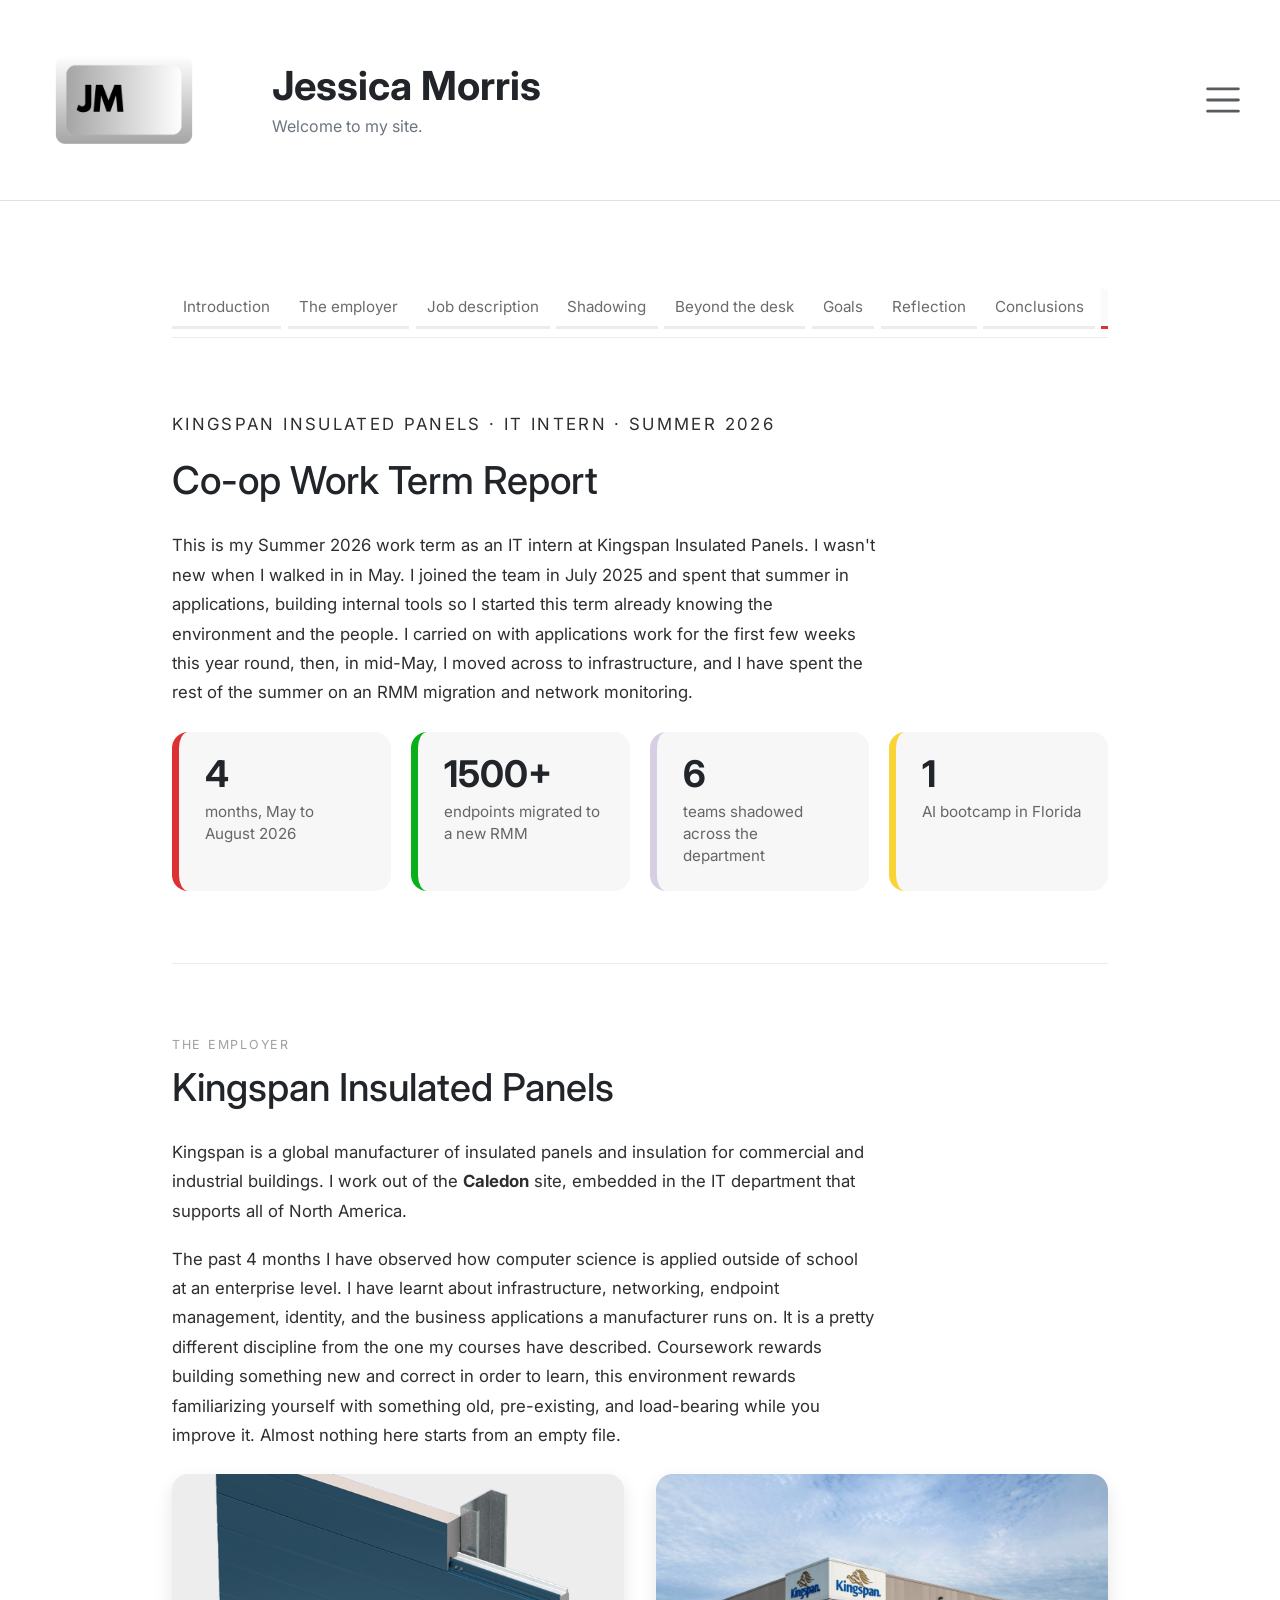
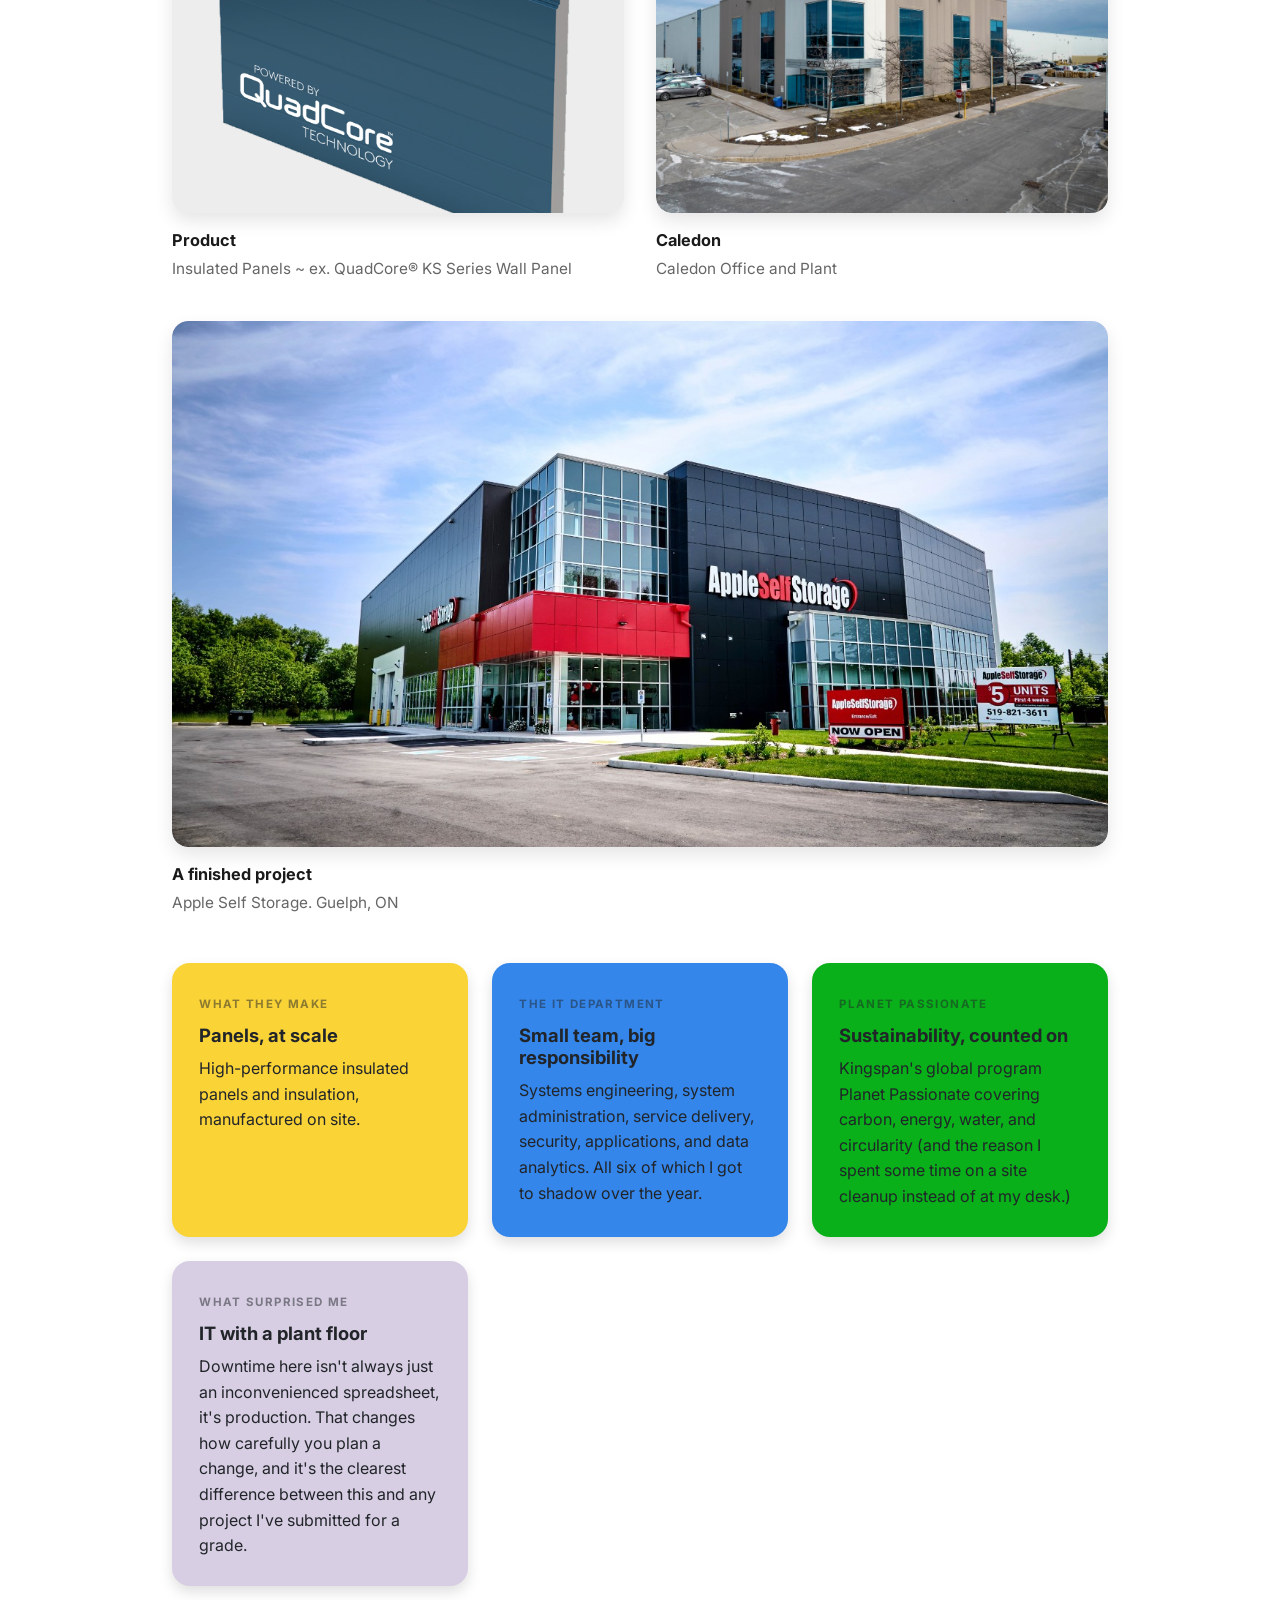
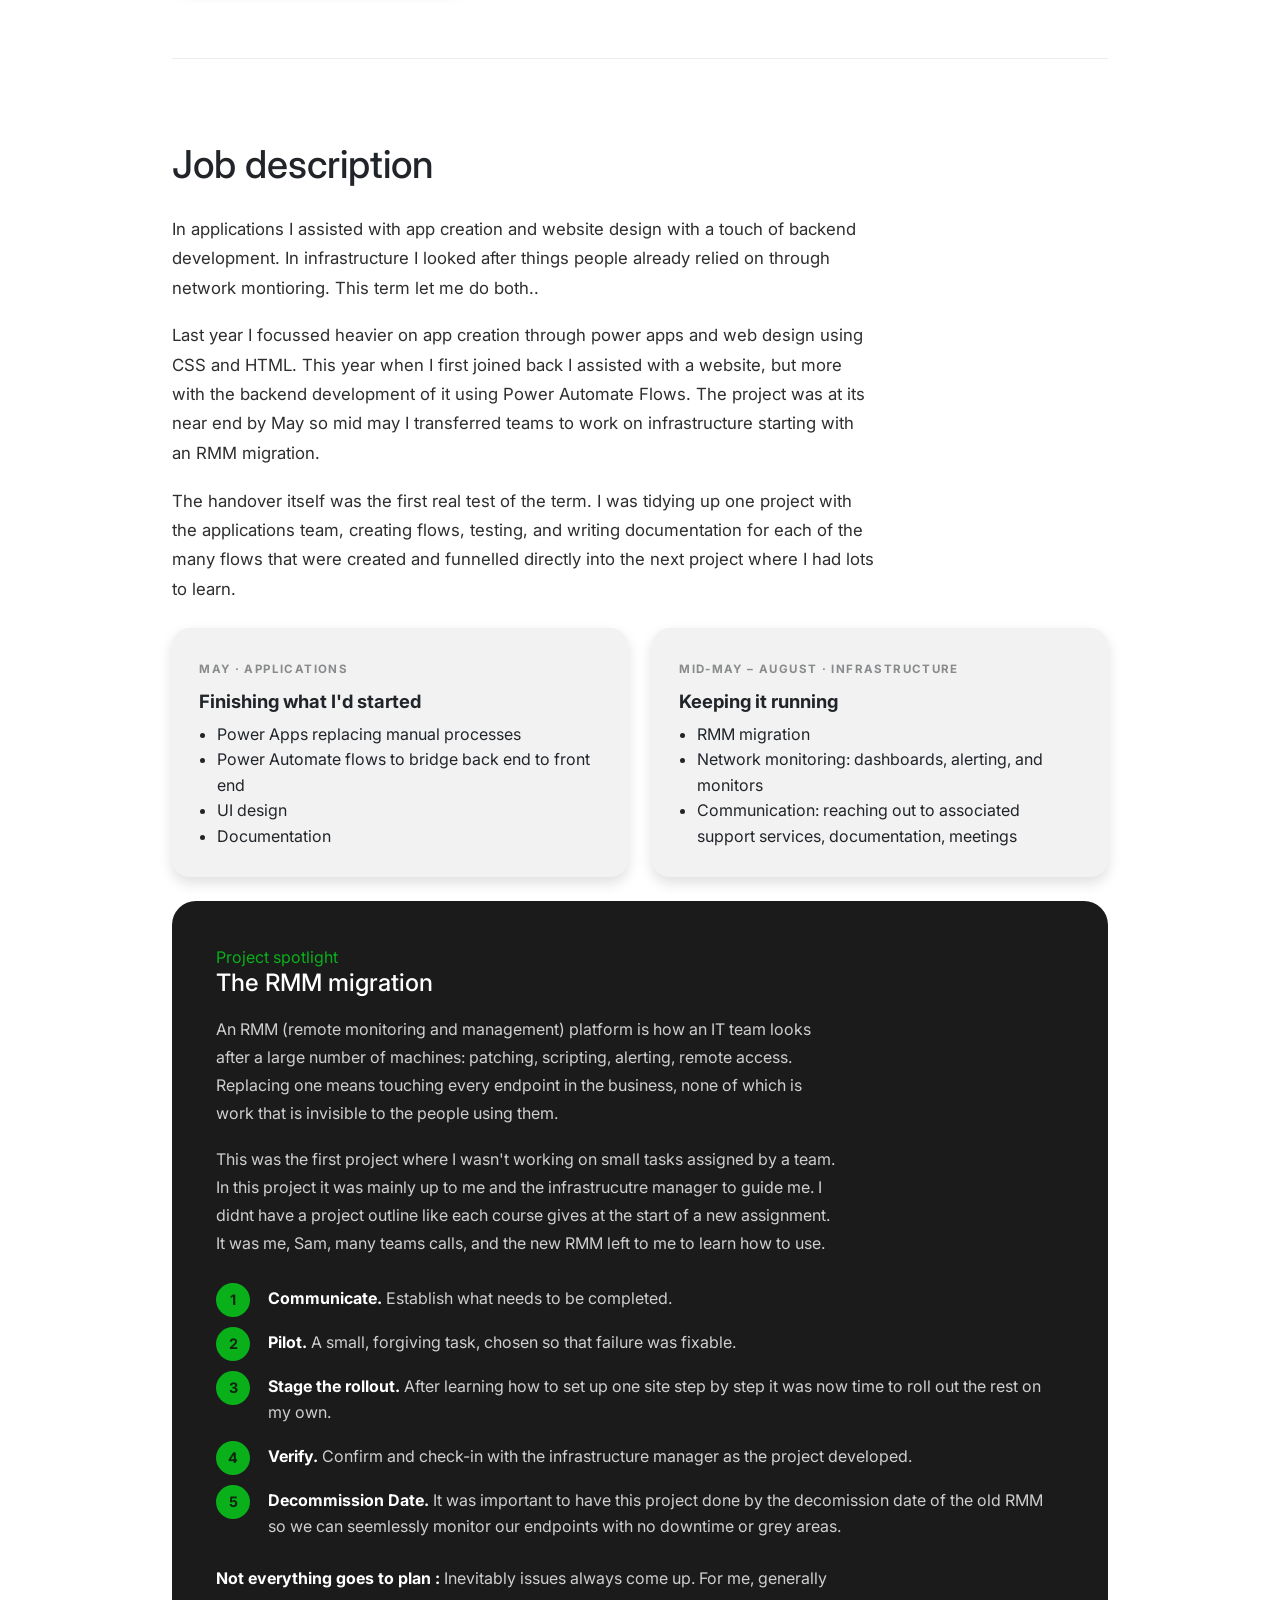
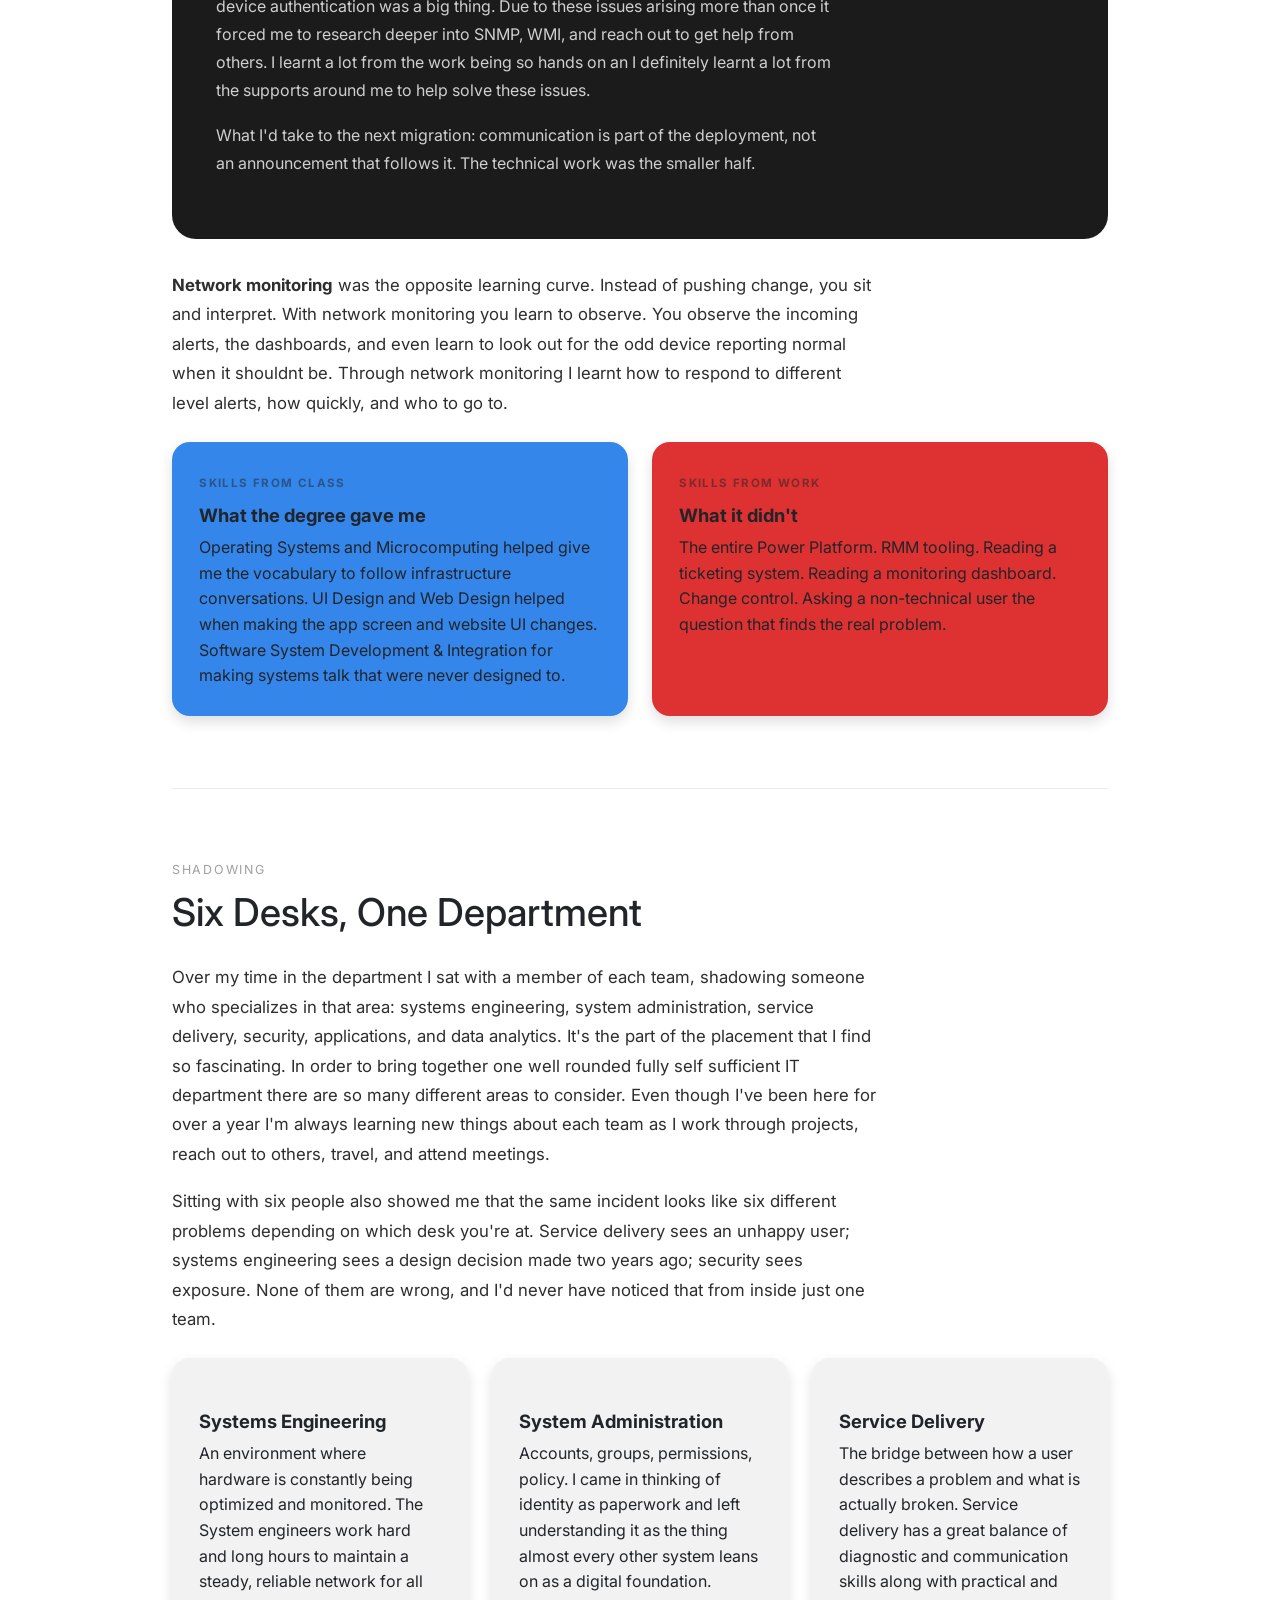
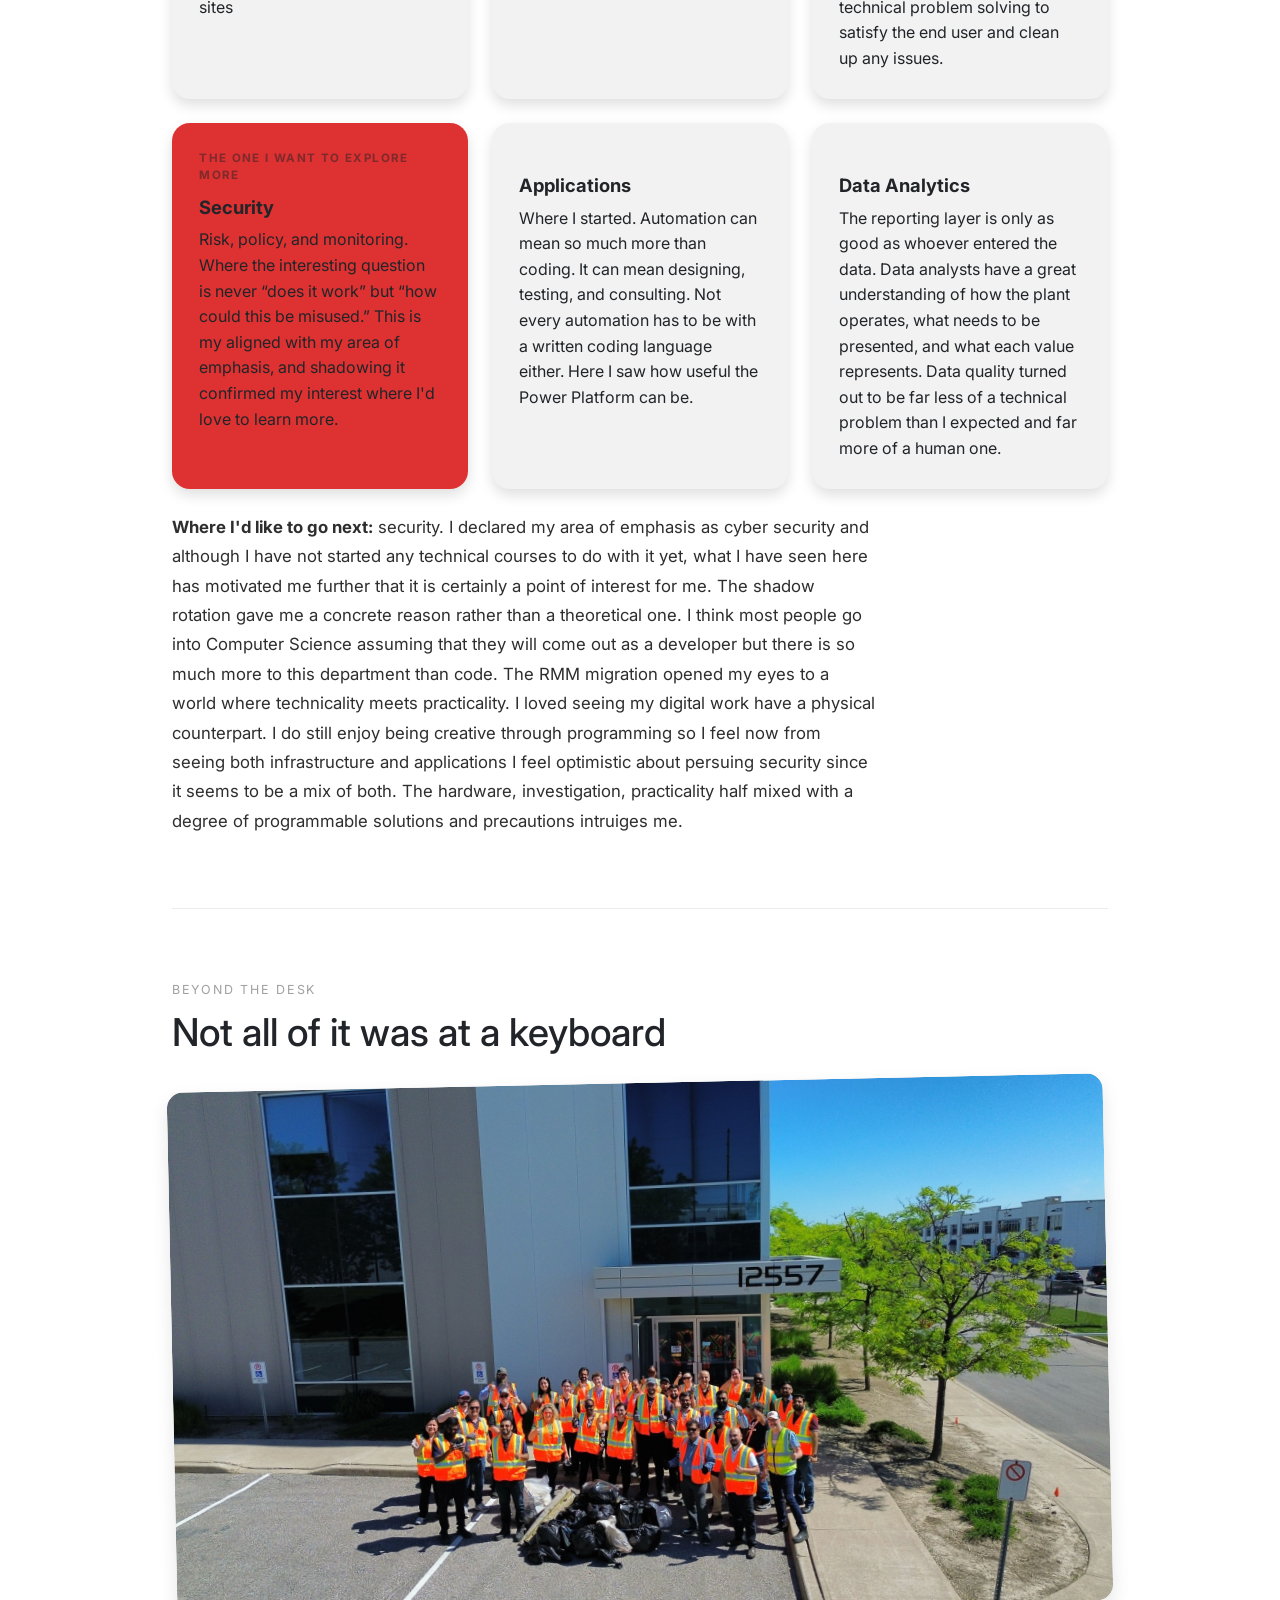
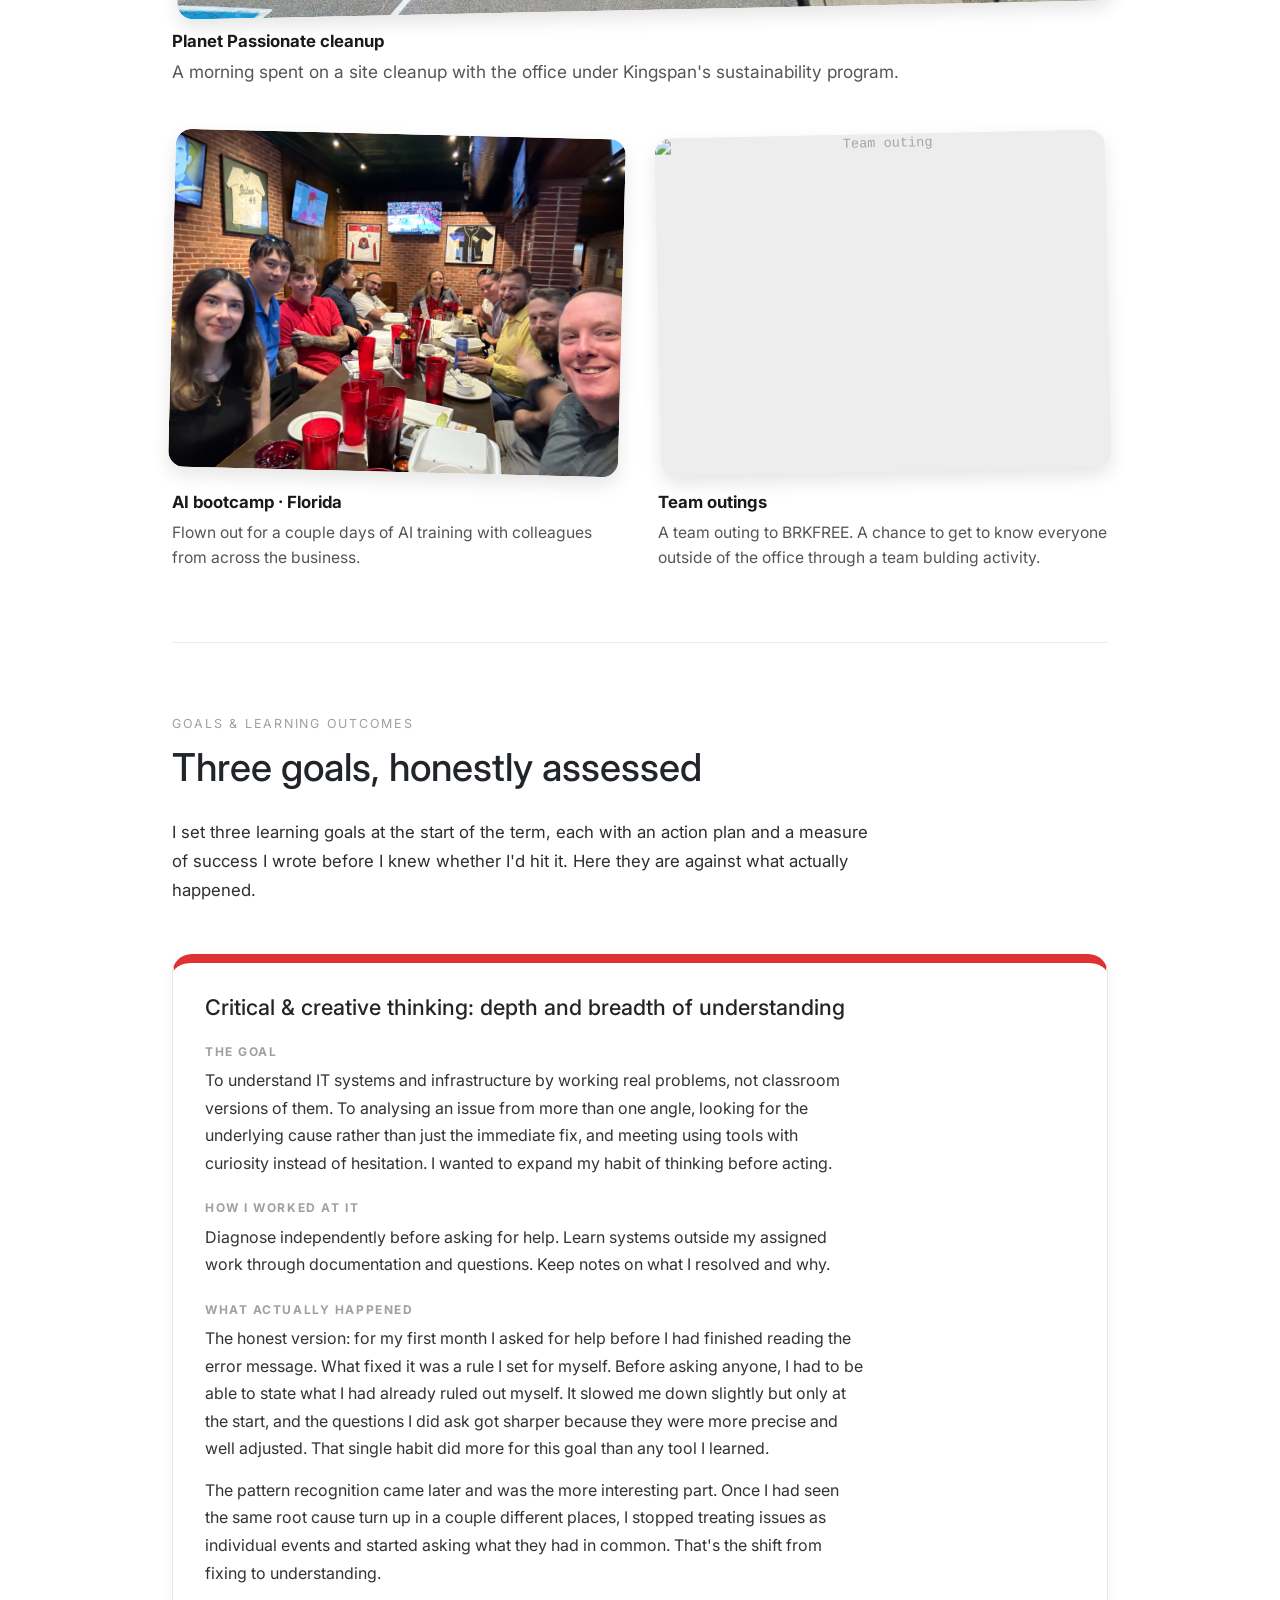
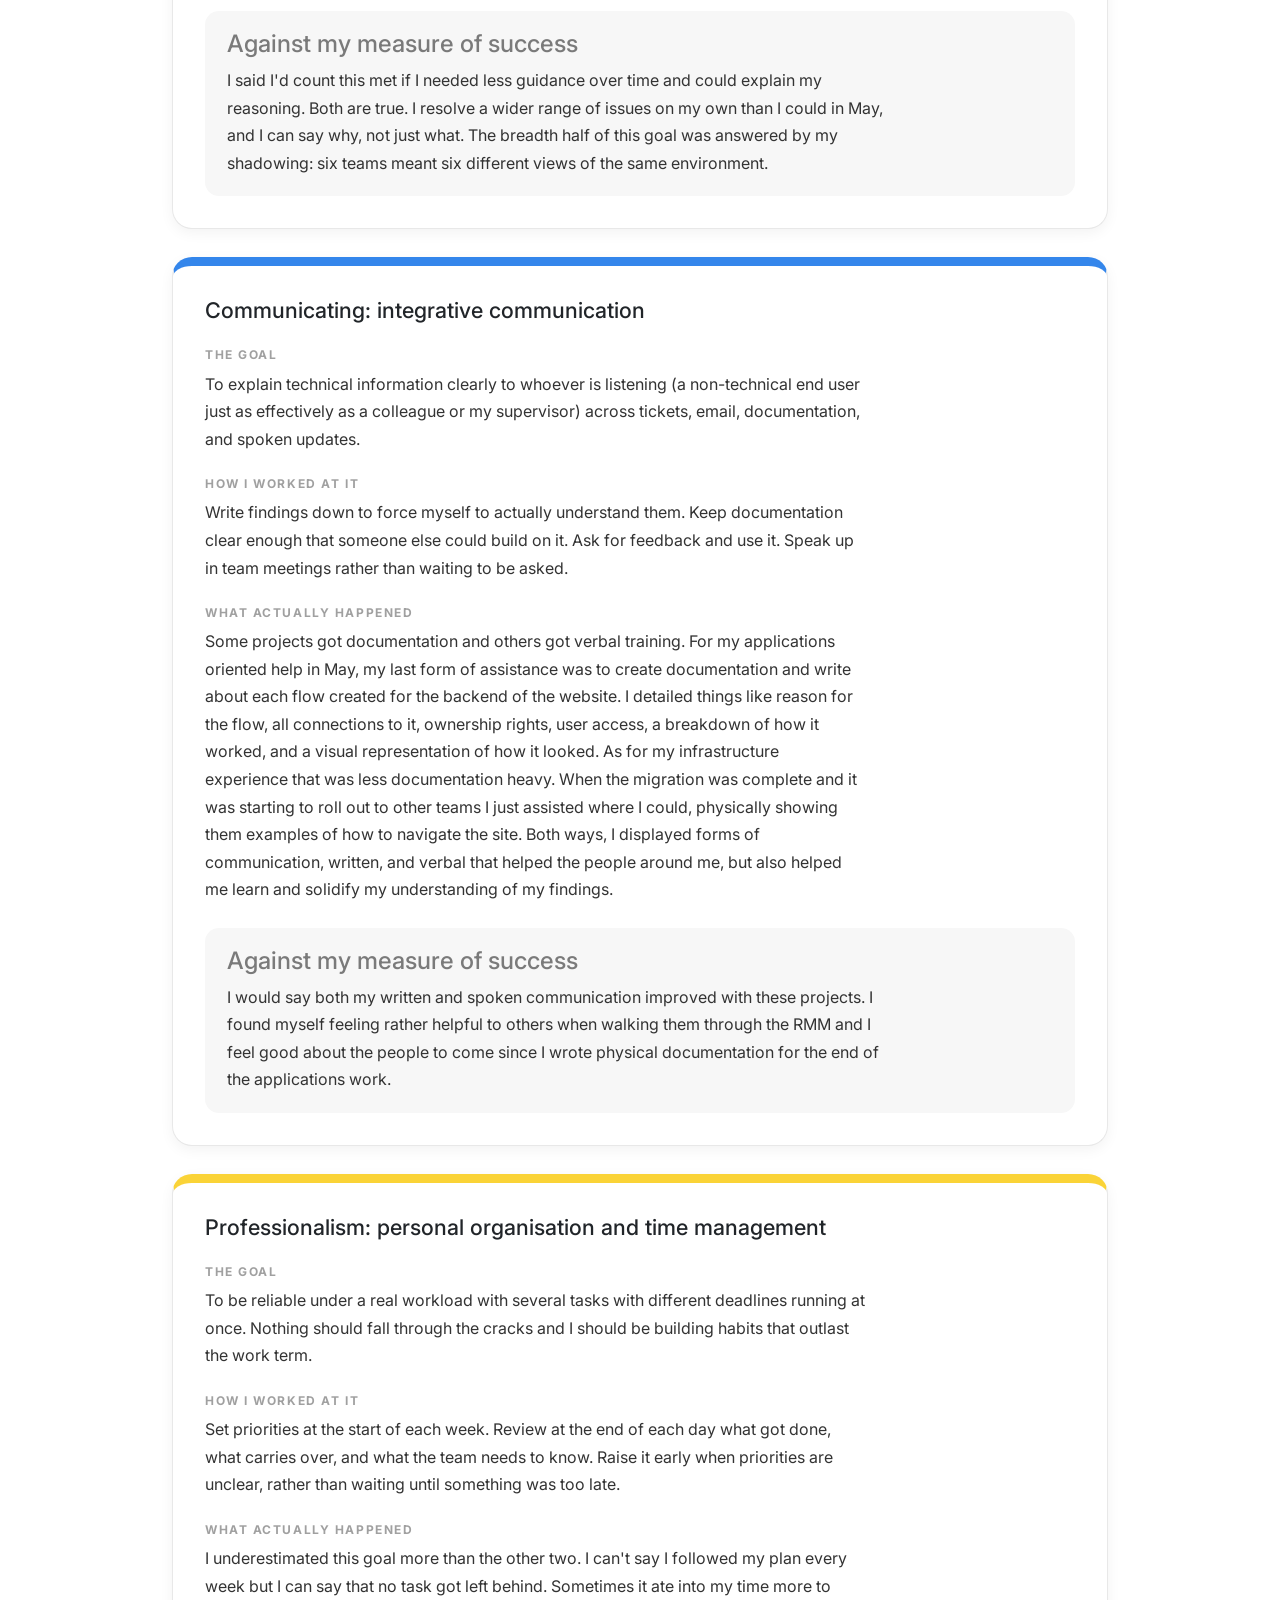
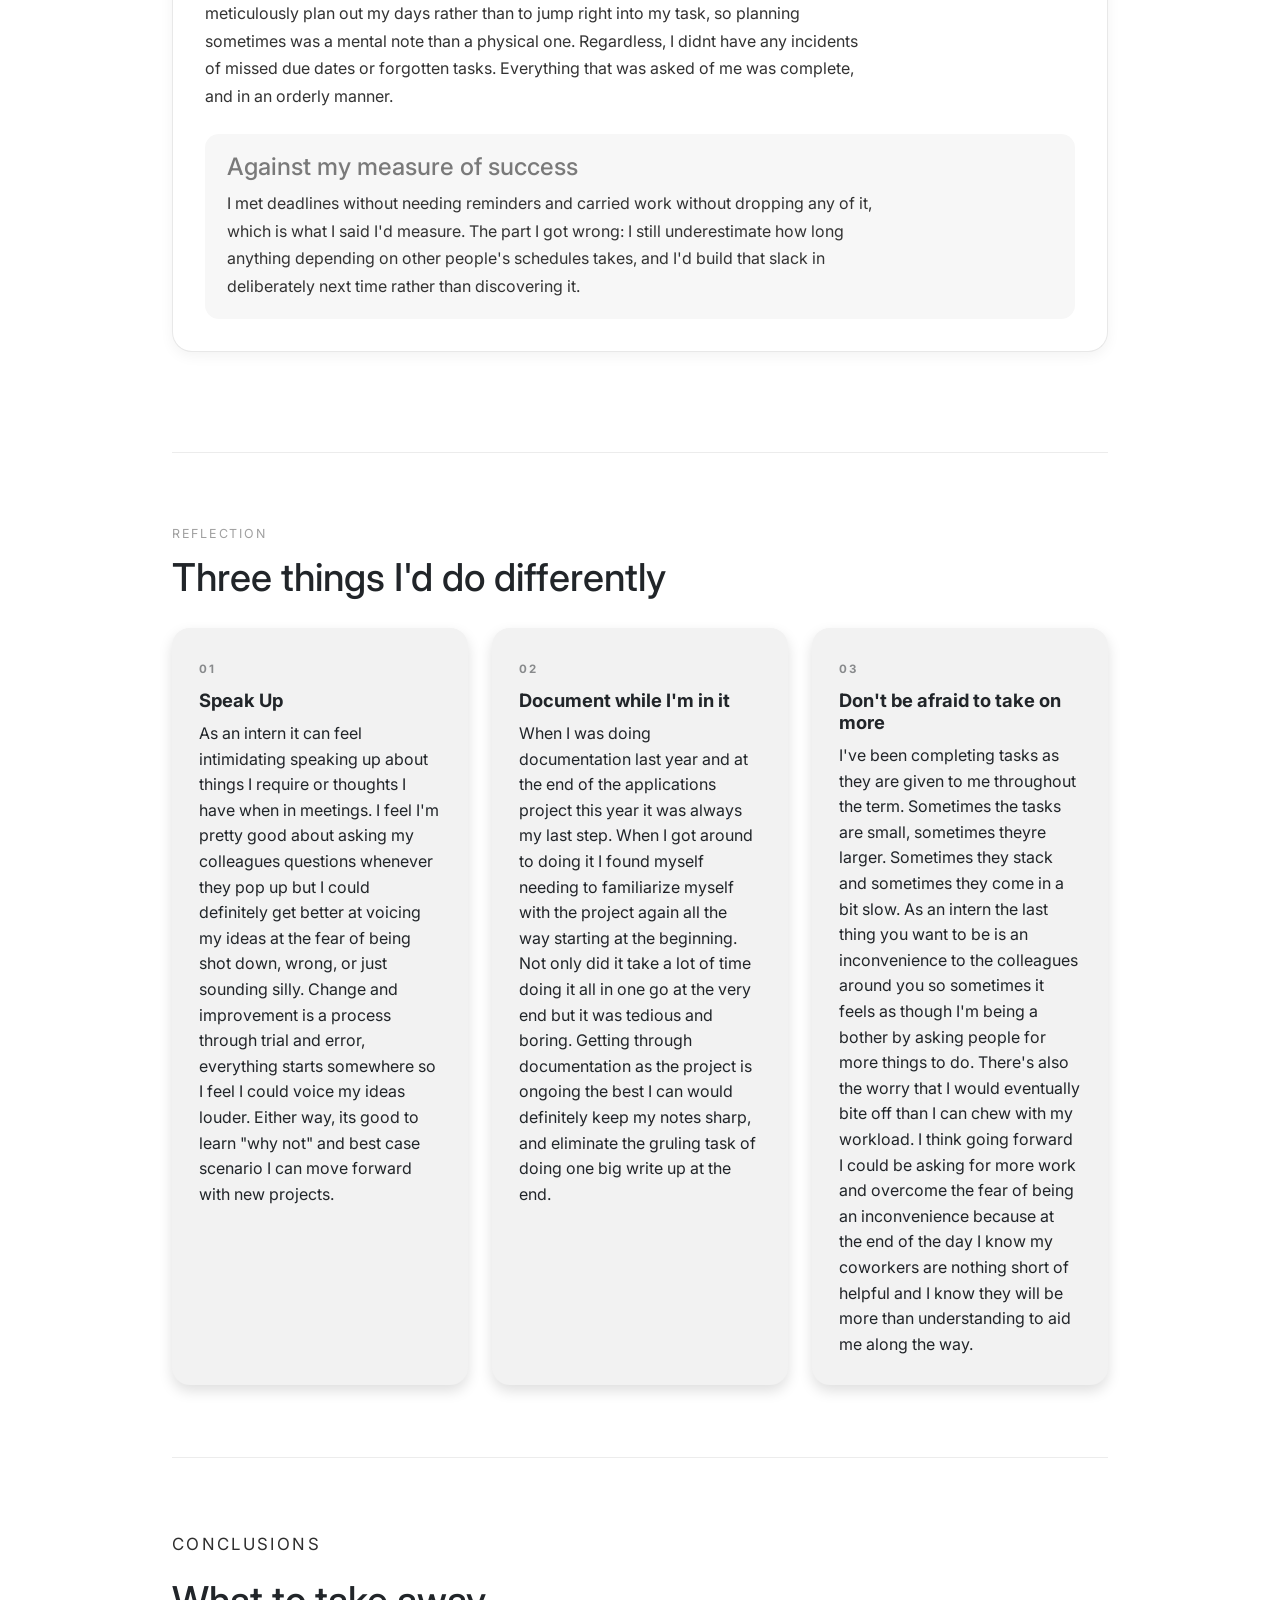
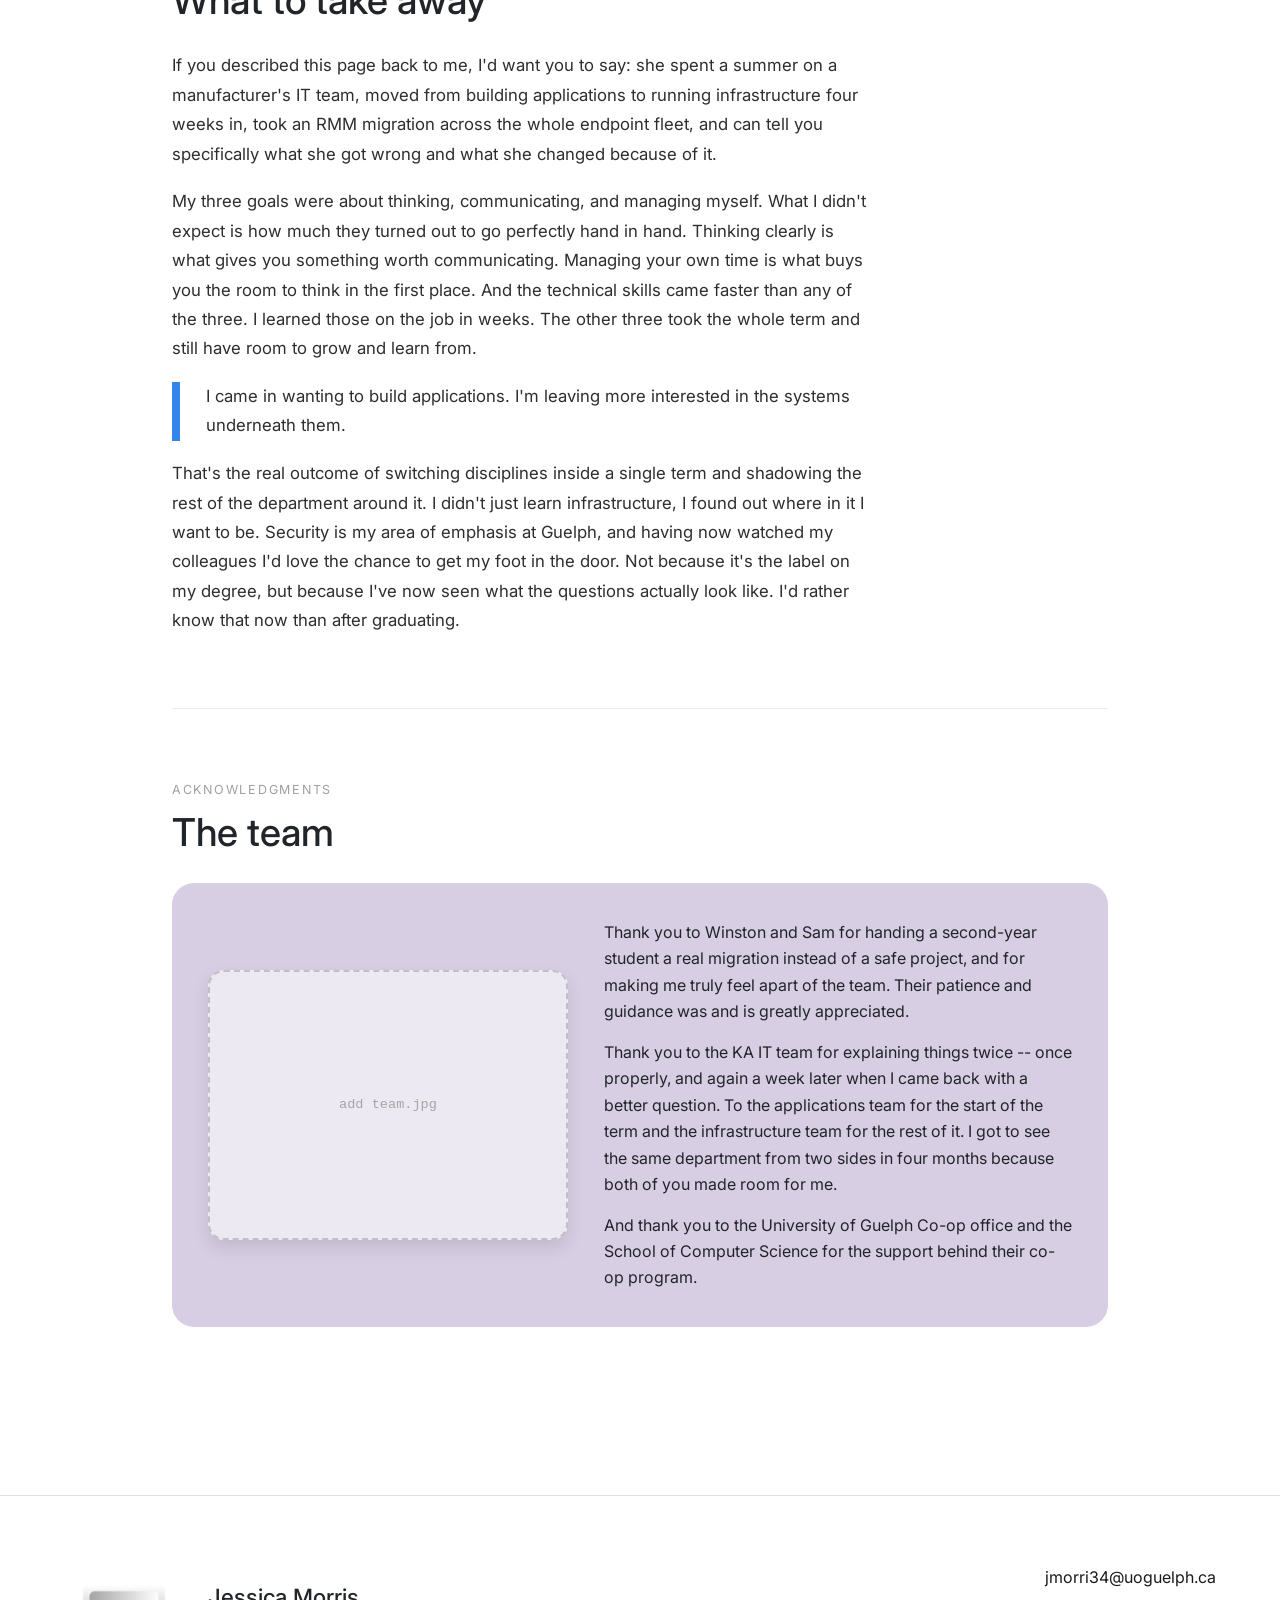
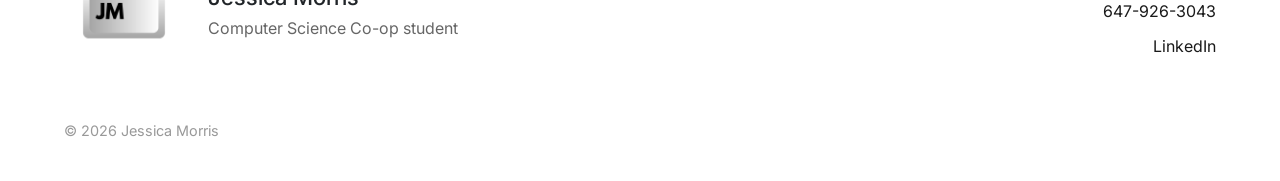
==== commit a03df82d: "removed parenthesis on endpoint highlight coop.html" ====
--- a/coop.html
+++ b/coop.html
@@ -96,7 +96,7 @@
 
     <div class="stats mt-4">
       <div class="stat" style="--accent:#de3131"><b>4</b><span>months, May to August 2026</span></div>
-      <div class="stat" style="--accent:#09b01a"><b>[1500+]</b><span>endpoints migrated to a new RMM</span></div>
+      <div class="stat" style="--accent:#09b01a"><b>1500+</b><span>endpoints migrated to a new RMM</span></div>
       <div class="stat" style="--accent:#d8cee4"><b>6</b><span>teams shadowed across the department</span></div>
       <div class="stat" style="--accent:#fad337"><b>1</b><span>AI bootcamp in Florida</span></div>
     </div>
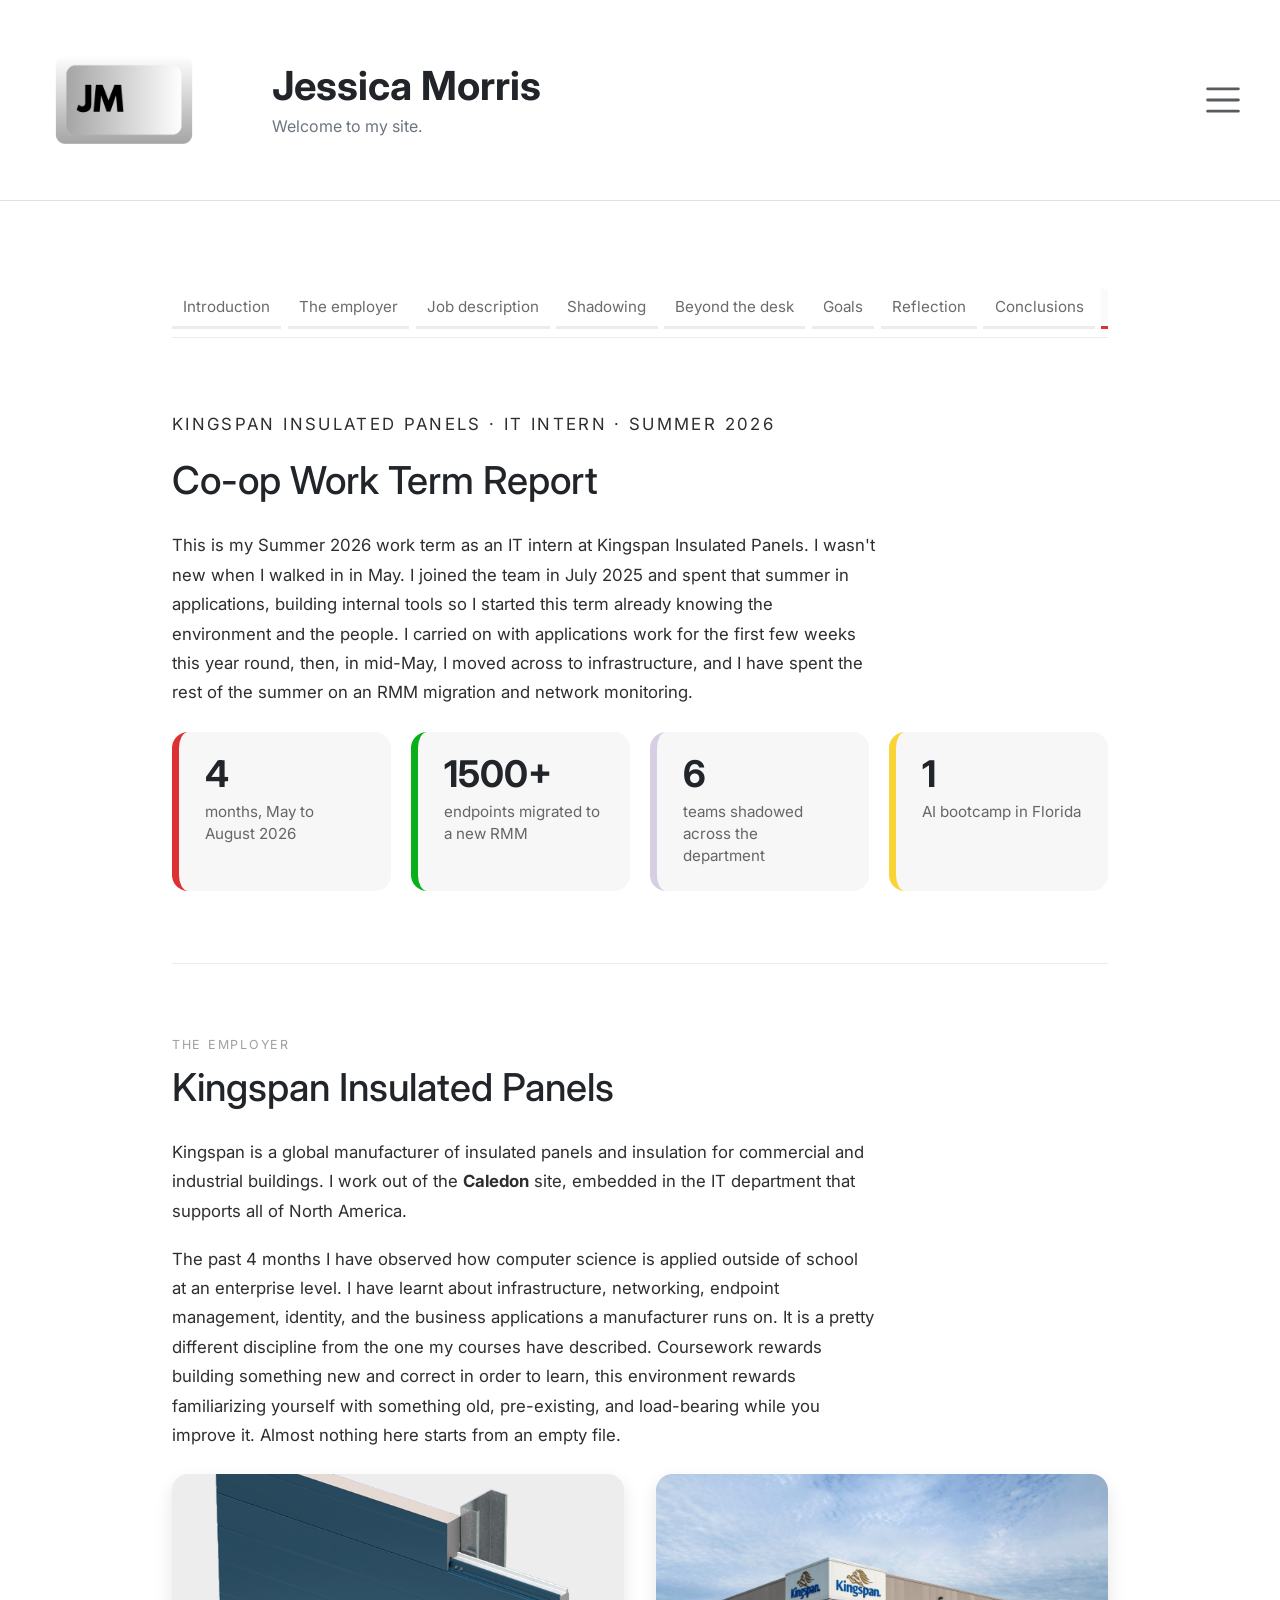
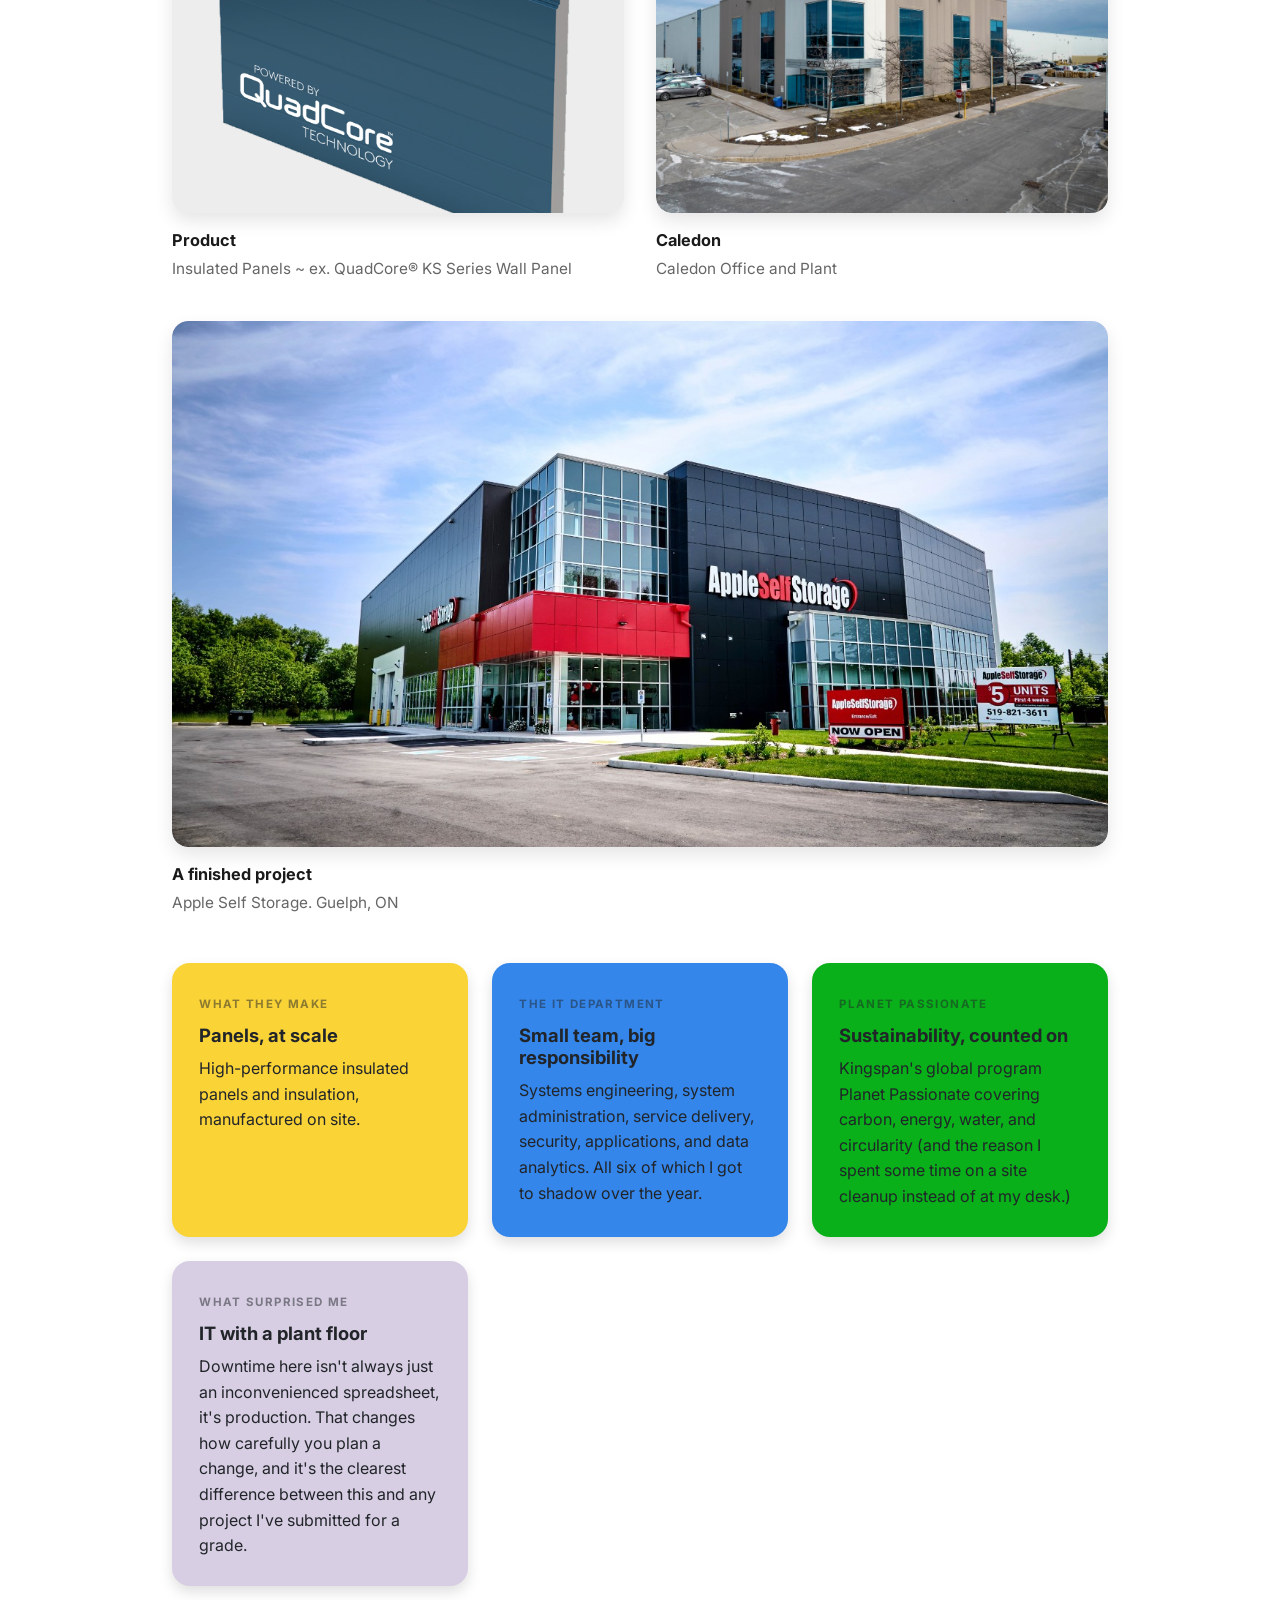
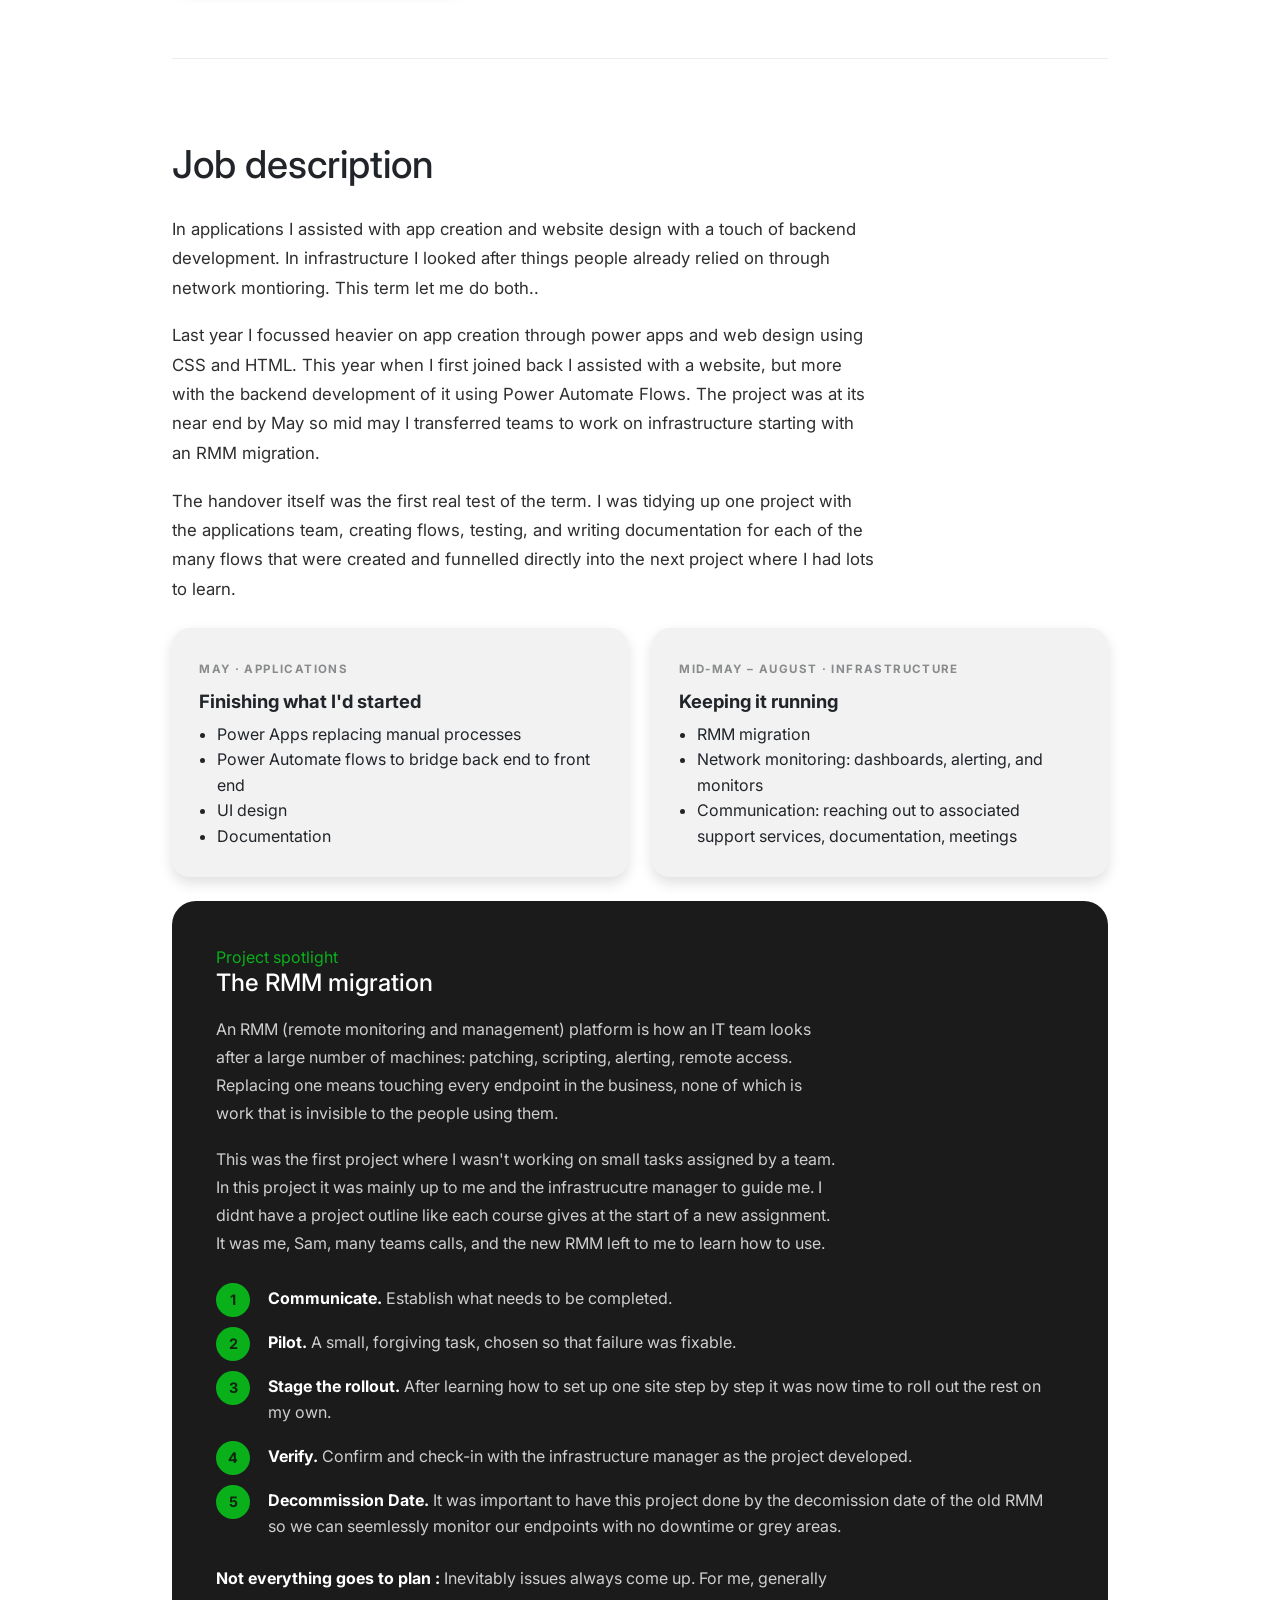
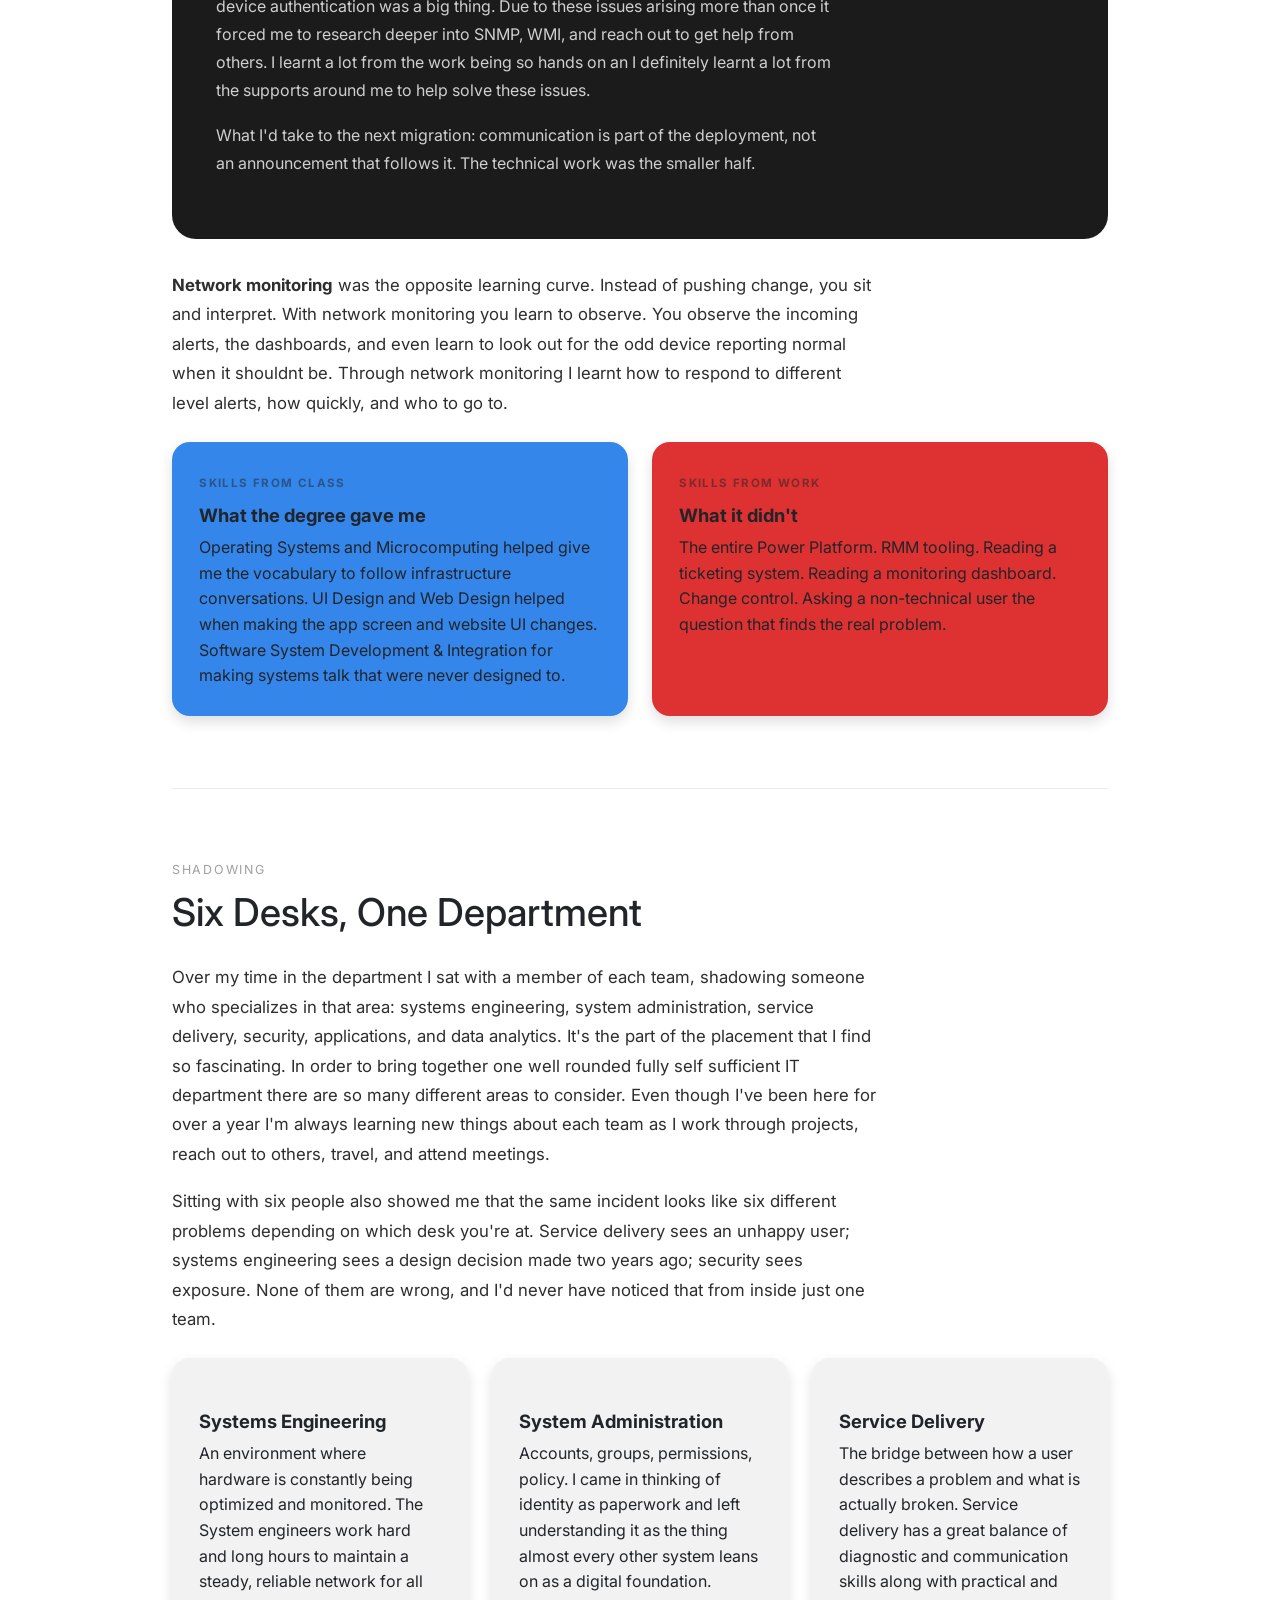
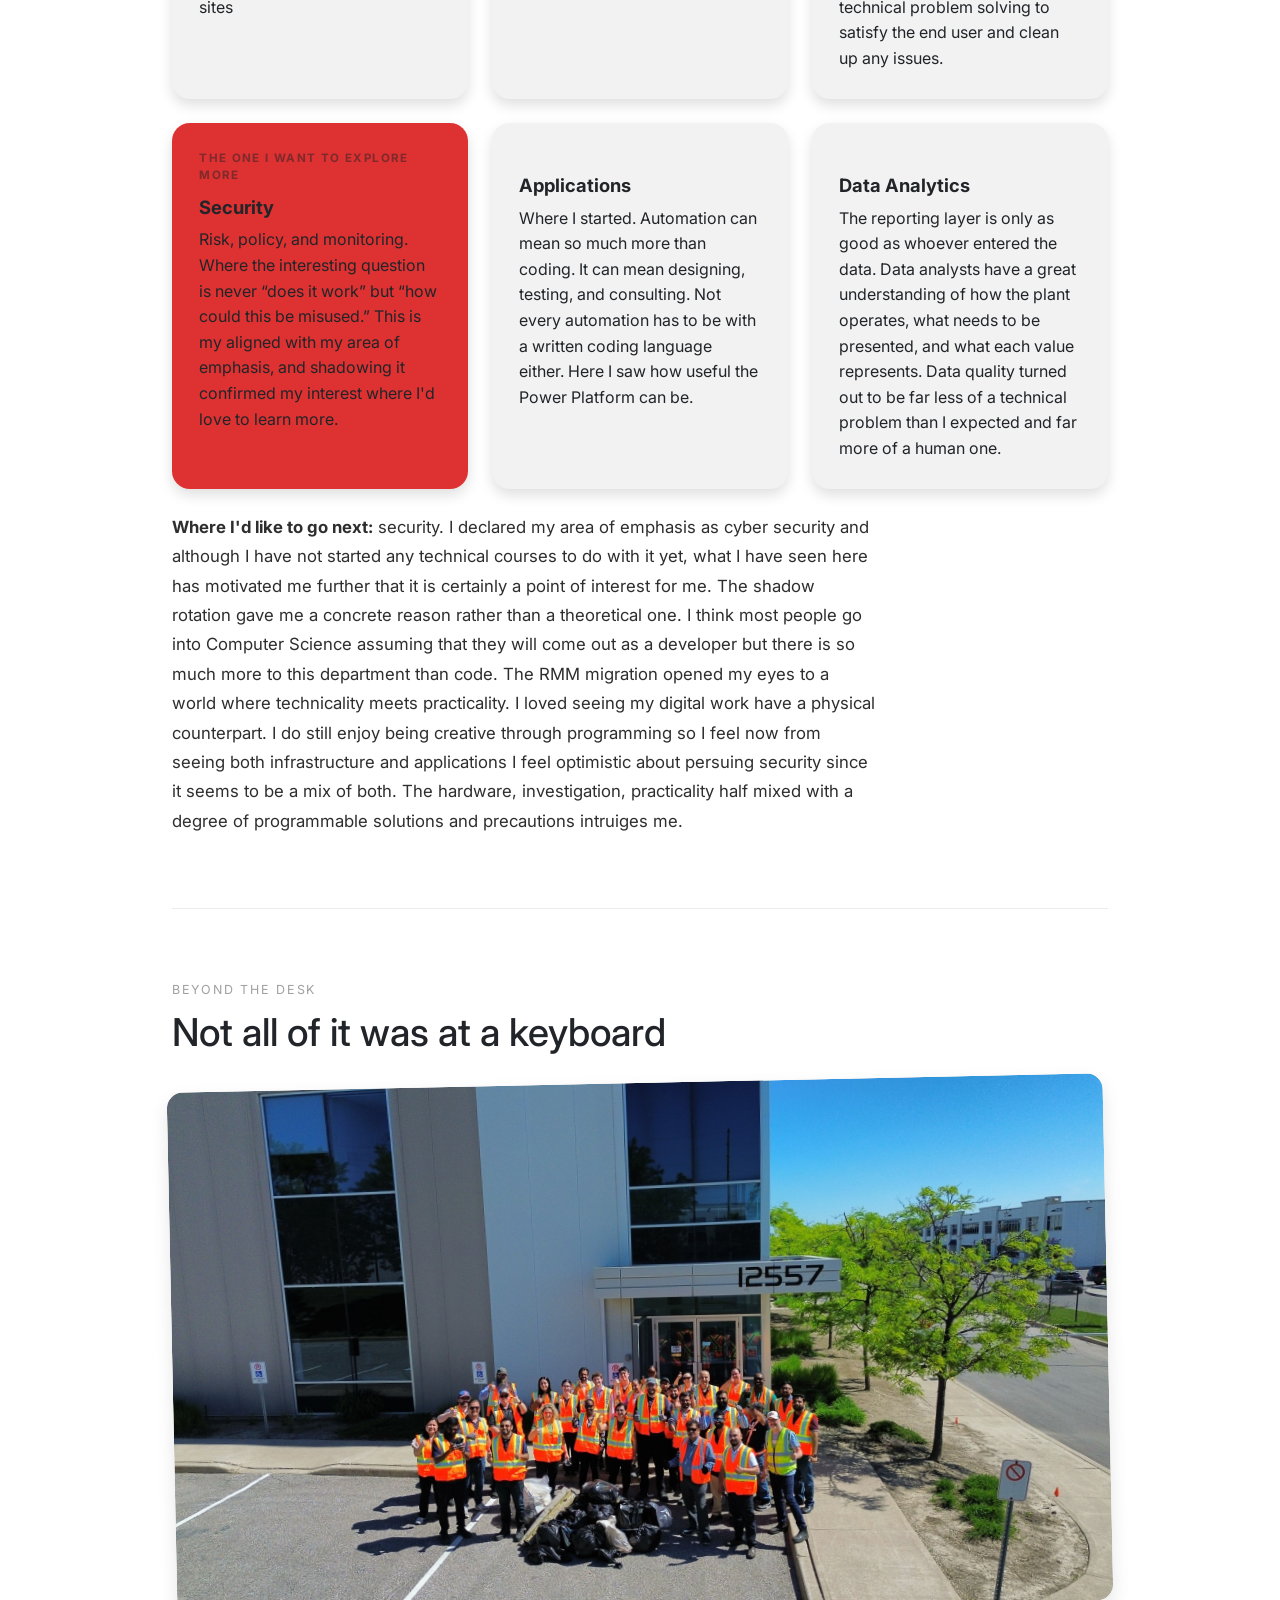
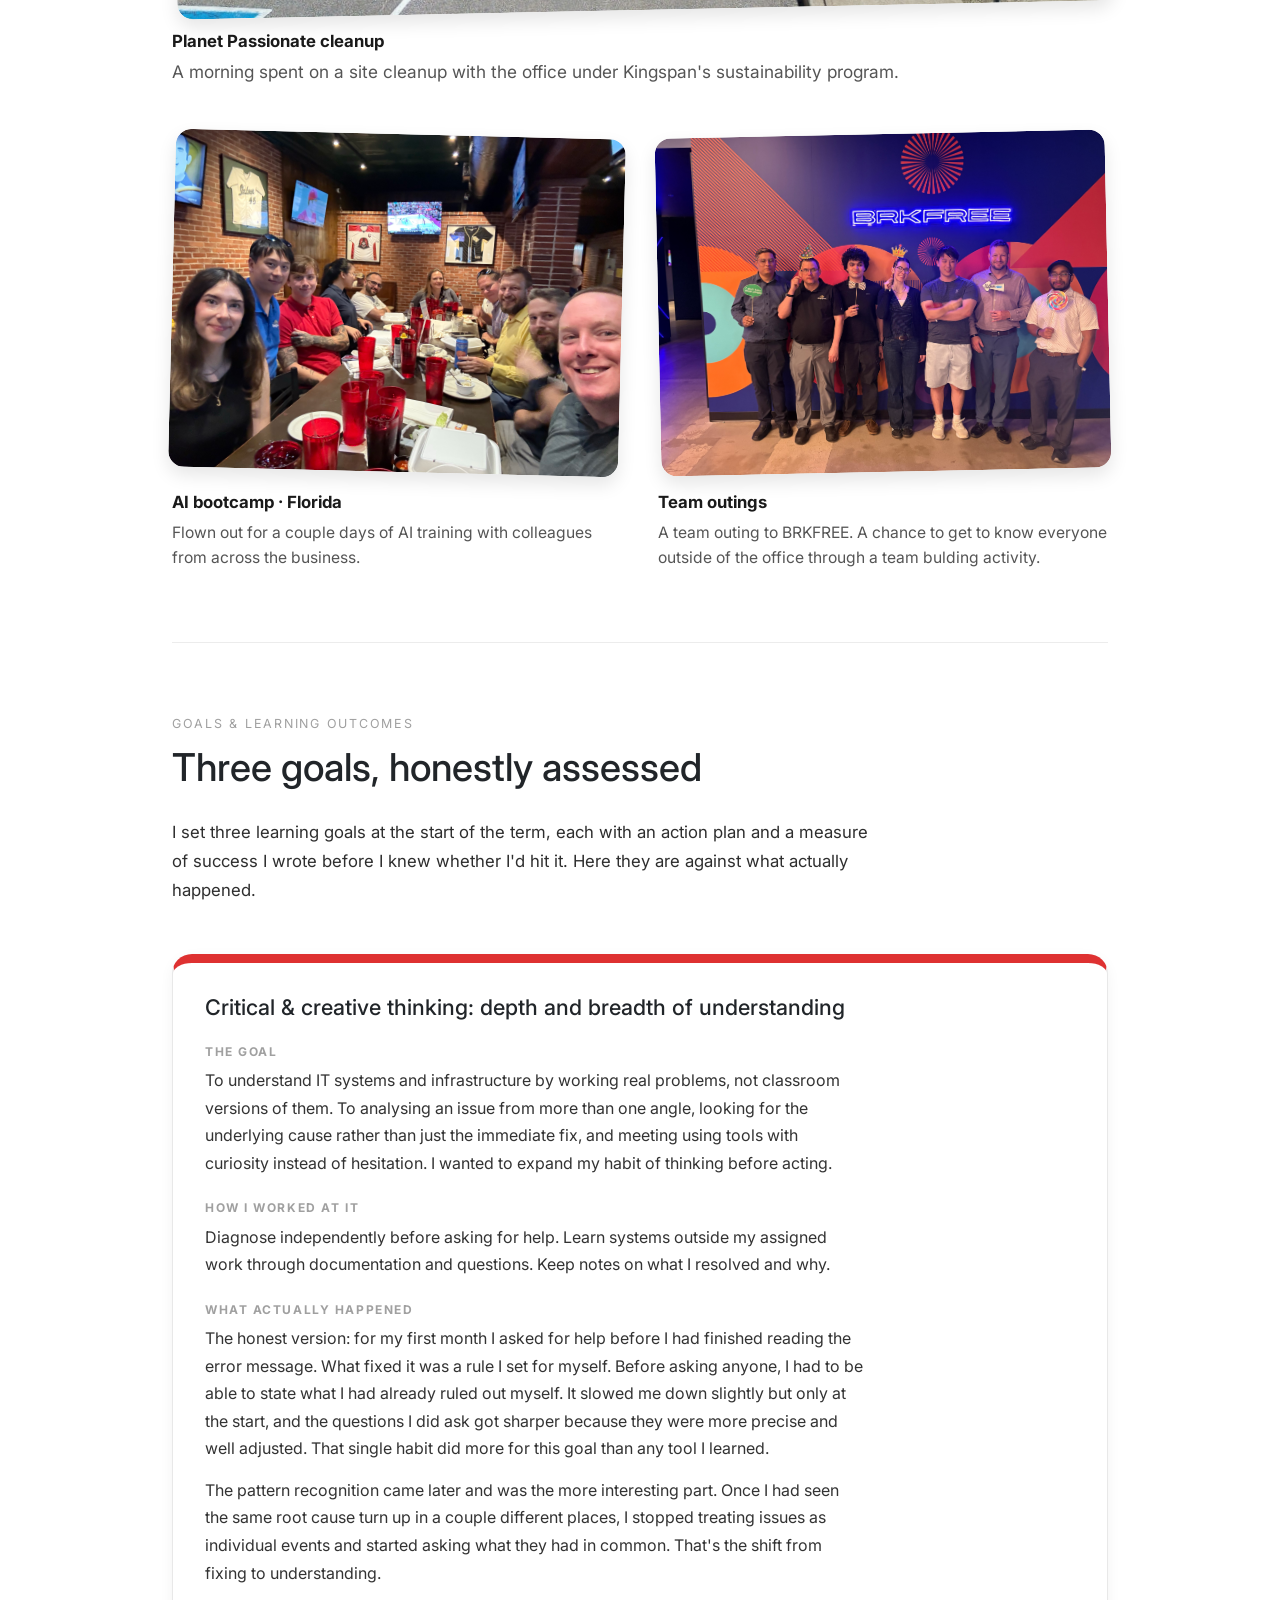
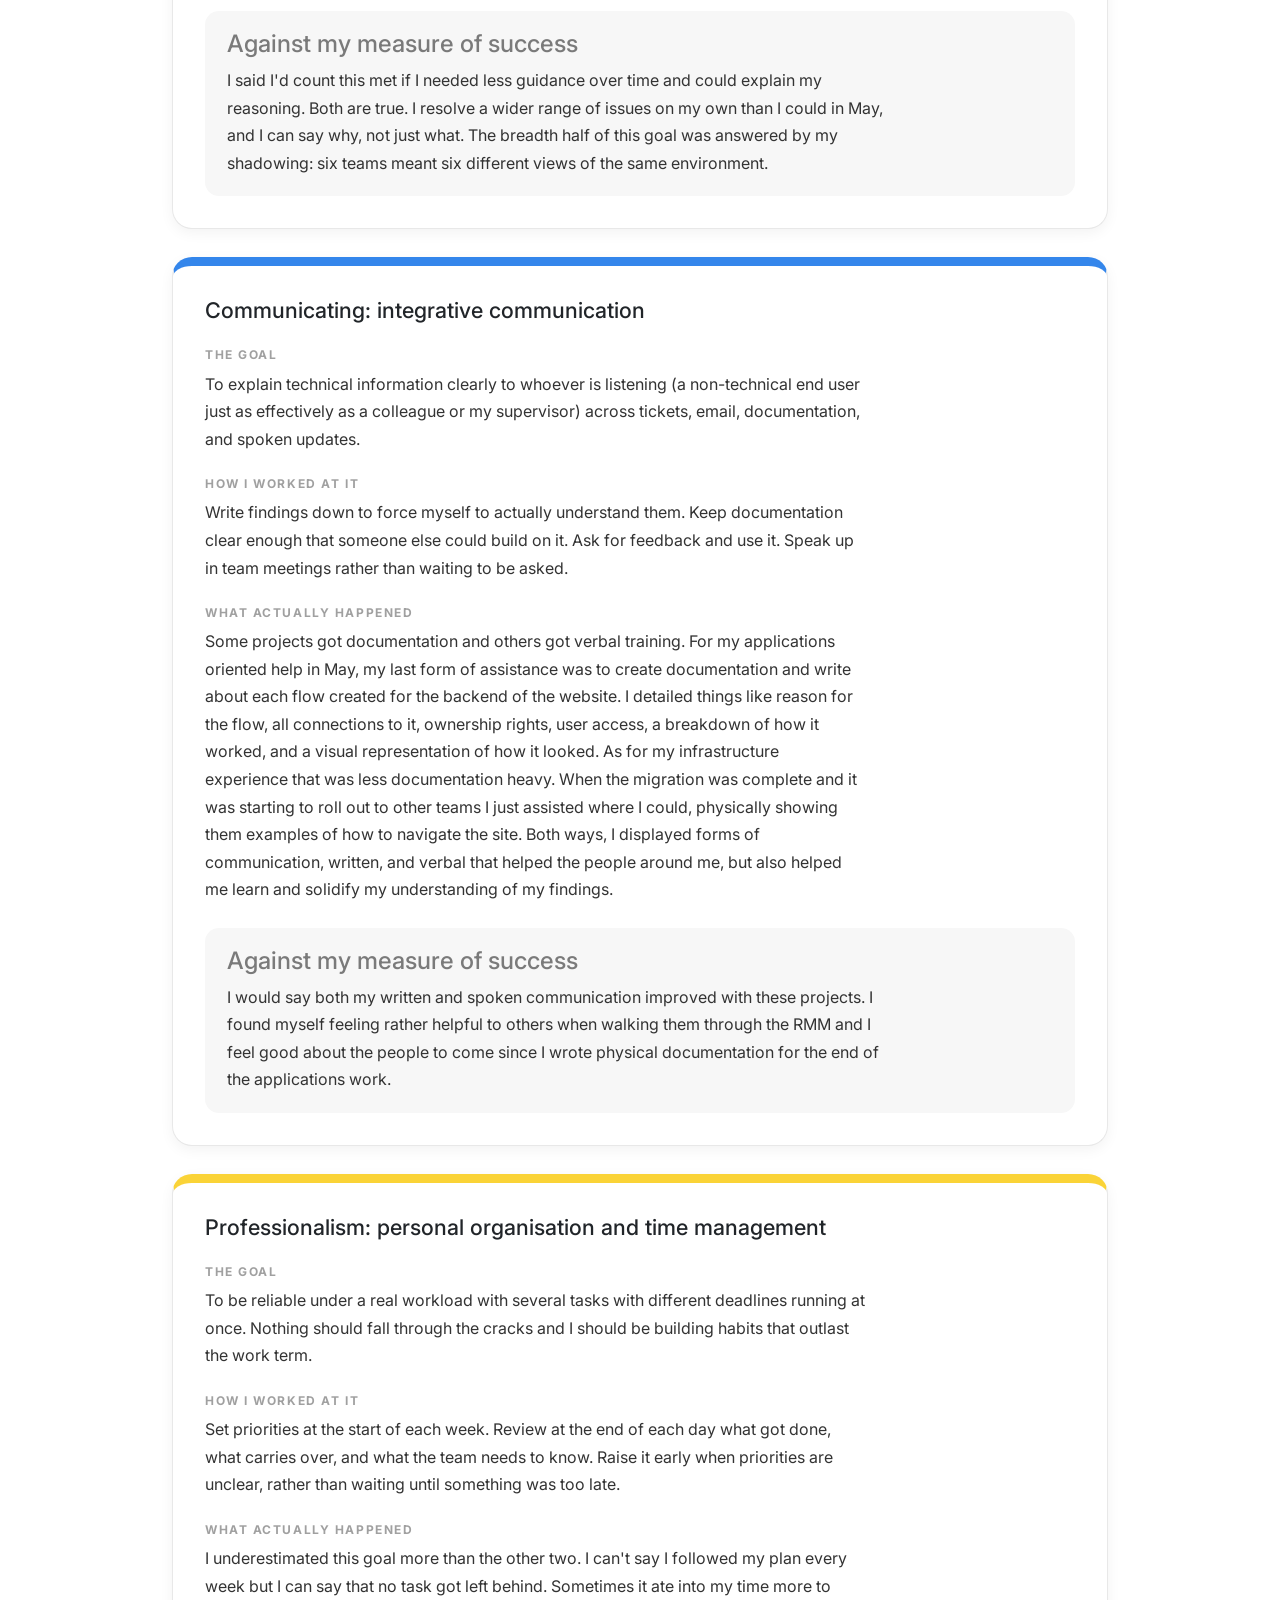
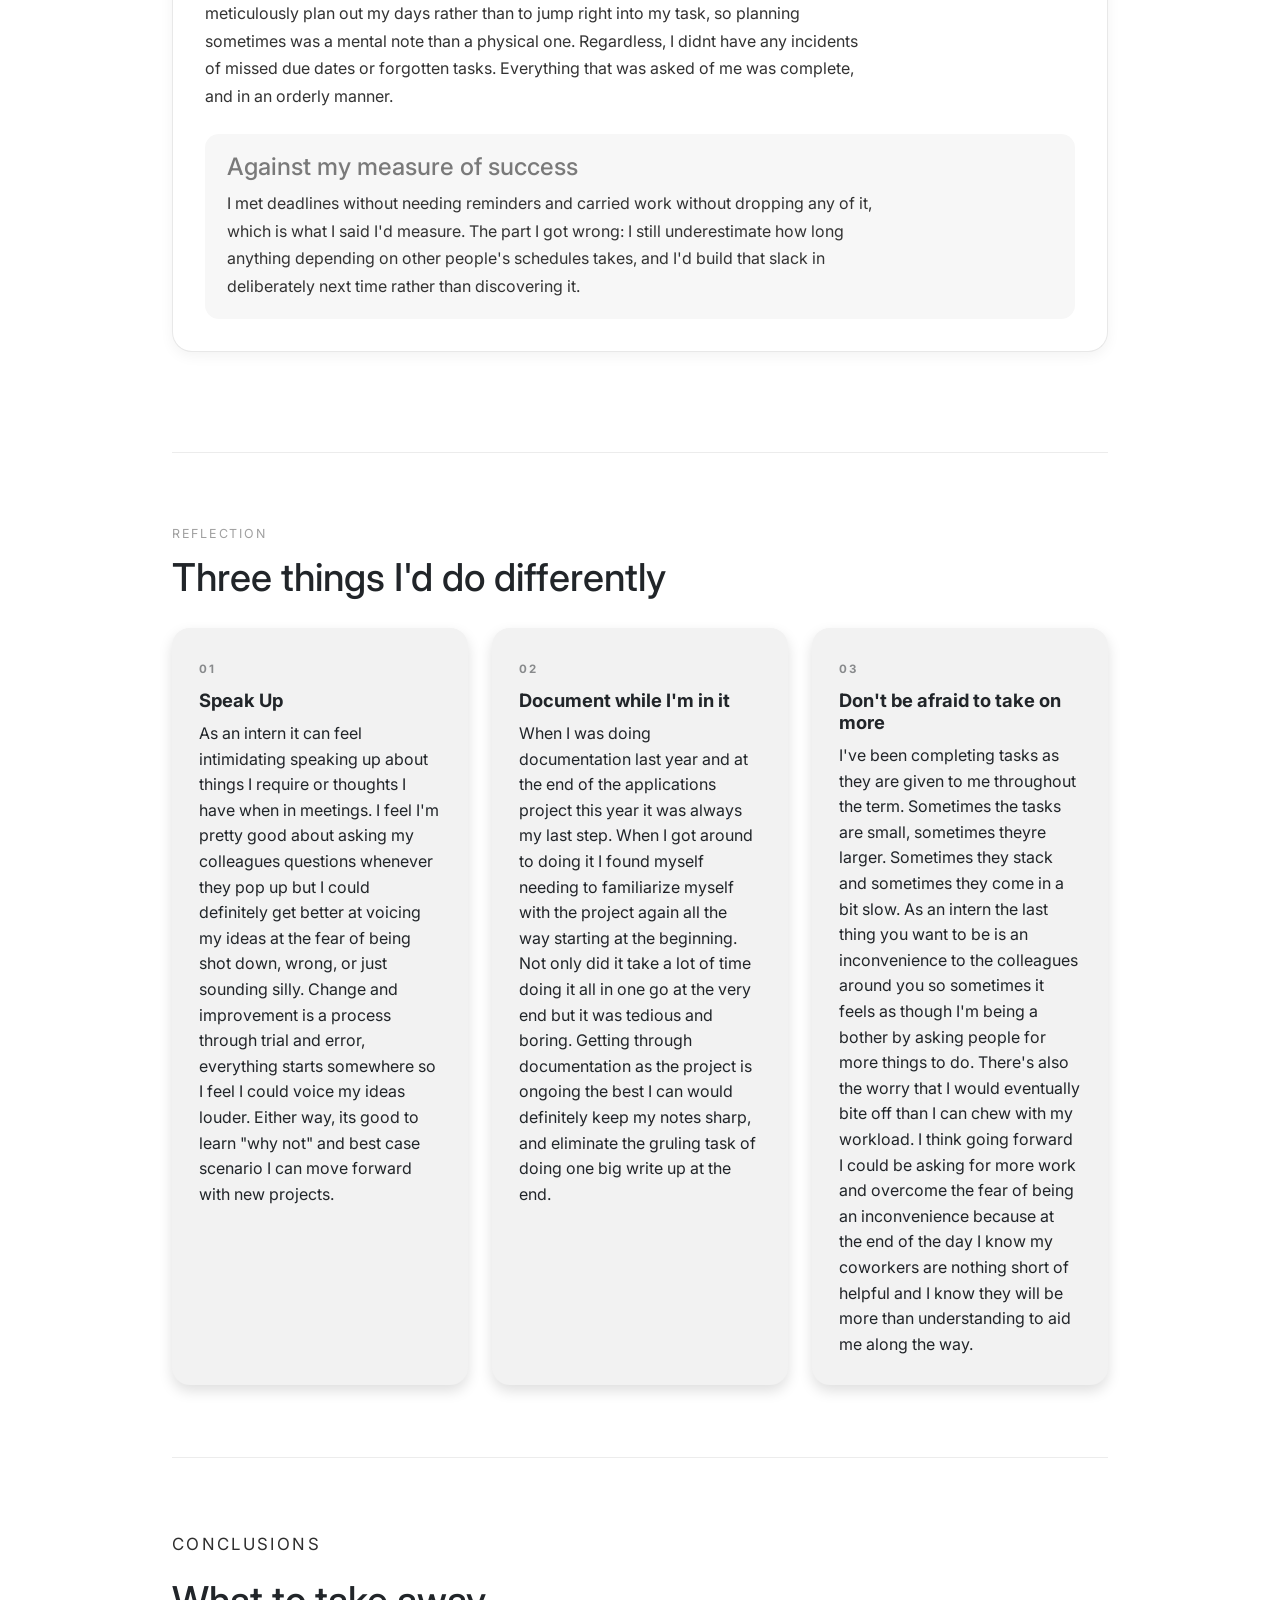
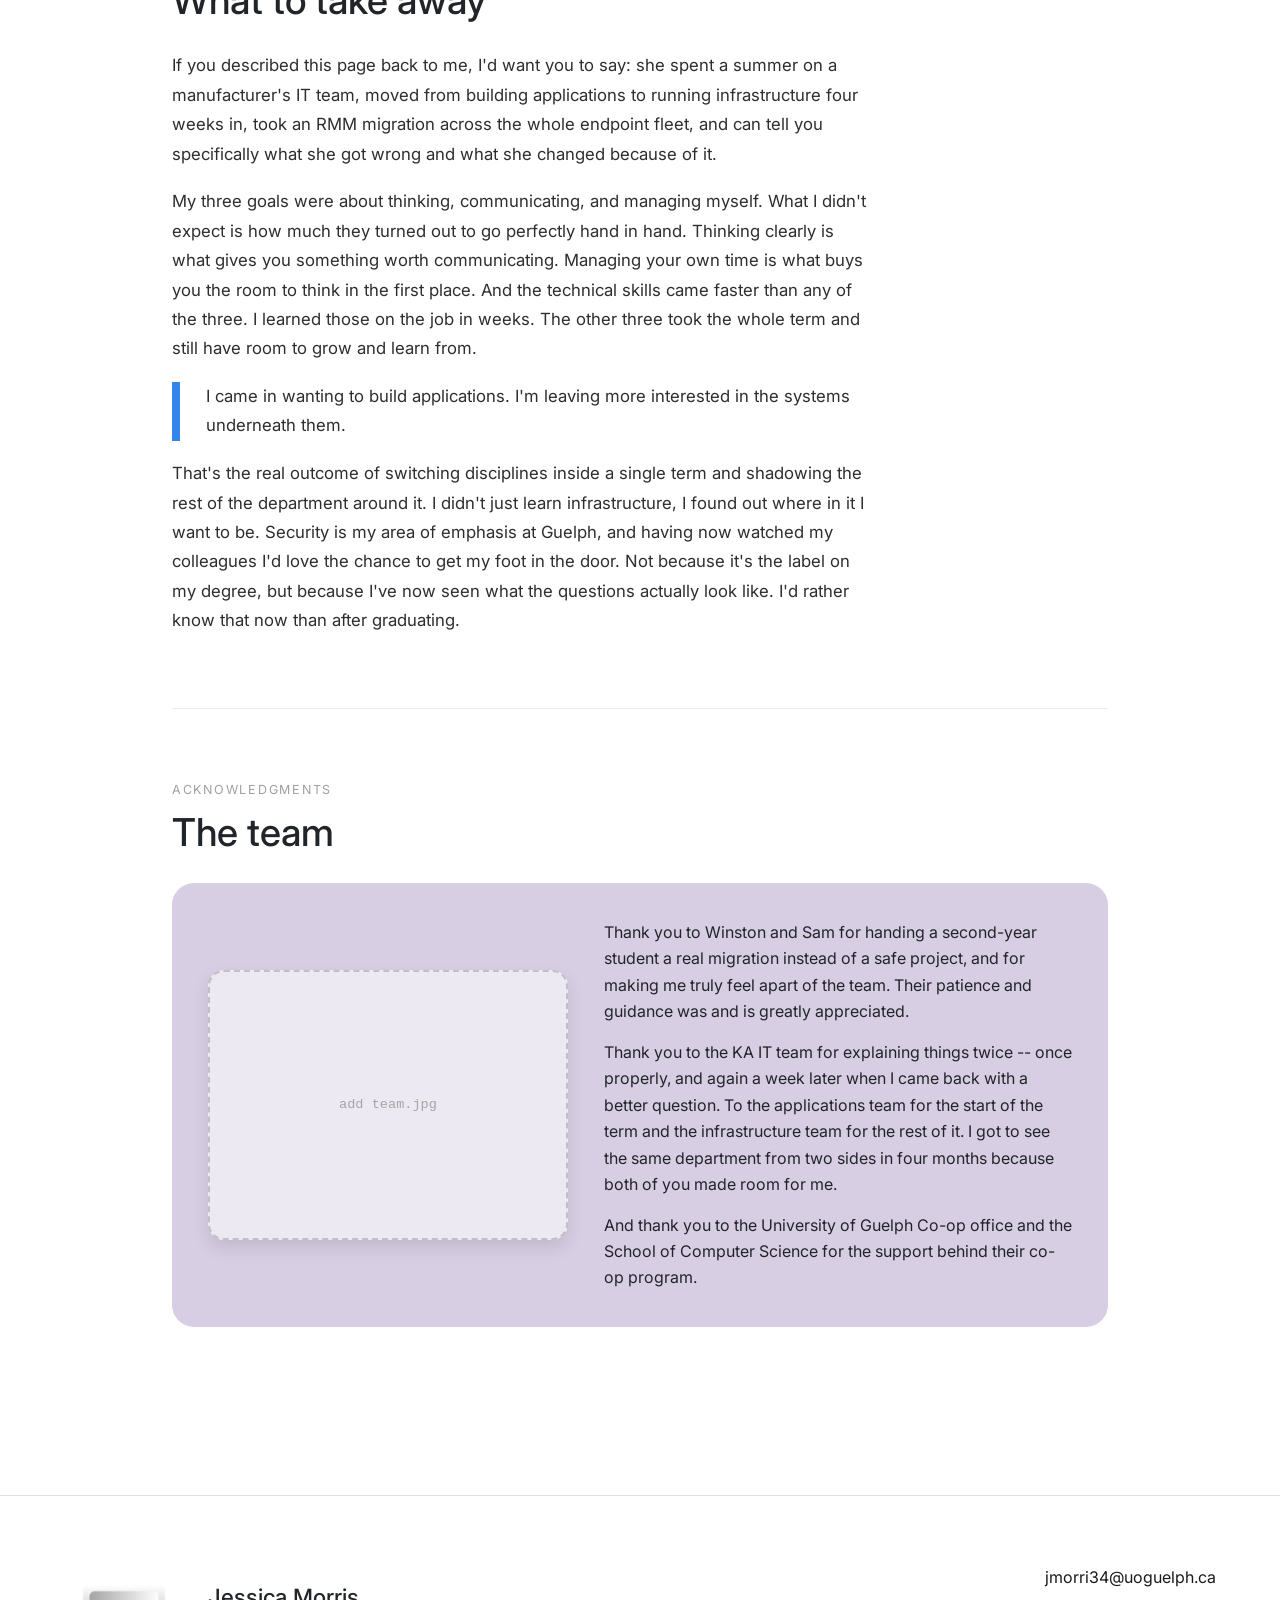
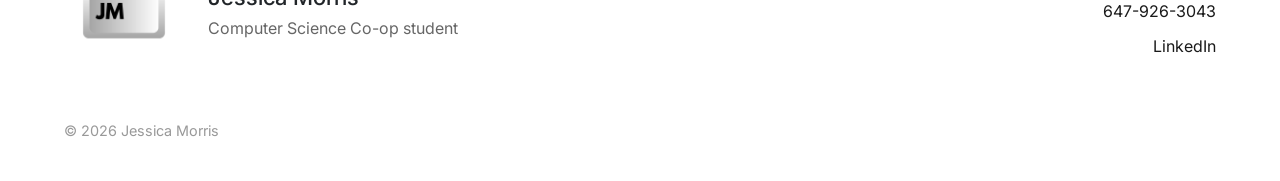
==== commit 5f06c187: "brkfree img" ====
--- a/coop.html
+++ b/coop.html
@@ -369,7 +369,7 @@
 
       <figure class="shot">
         <div class="frame">
-          <img src="image.jpg" alt="Team outing">
+          <img src="Image.jpg" alt="Team outing">
         </div>
         <figcaption>
           <b>Team outings</b>
--- a/style.css
+++ b/style.css
@@ -1337,4 +1337,320 @@
 @media (max-width: 600px) {
   .footer-inner { flex-direction: column; align-items: flex-start; gap: 2rem; }
   .footer-links { align-items: flex-start; }
+}
+
+/* ==========================================================================
+   MOBILE + TABLET
+   Paste this at the very END of style.css. Everything here is inside a
+   max-width media query, so the desktop layout is unchanged.
+   ========================================================================== */
+
+/* ---------- global safety net ---------- */
+
+@media (max-width: 1024px) {
+  html, body { overflow-x: clip; }          /* clip, not hidden: keeps sticky header working */
+  html { -webkit-text-size-adjust: 100%; }  /* stops iOS inflating text in landscape */
+  img, object { max-width: 100%; }
+}
+
+/* offcanvas is 400px by default — wider than an iPhone */
+@media (max-width: 575.98px) {
+  .offcanvas { --bs-offcanvas-width: min(320px, 85vw); }
+}
+
+/* ---------- touch: kill sticky hover, add tap feedback ---------- */
+
+@media (hover: none) {
+  .folder:hover { transform: none; box-shadow: 0 6px 14px rgba(0,0,0,0.14); }
+  .tile:hover   { transform: none; box-shadow: 0 6px 14px rgba(0,0,0,0.13); }
+  .ph:hover     { transform: none; box-shadow: 0 8px 18px rgba(0,0,0,0.10); z-index: auto; }
+  .ph:hover img { transform: none; }
+  .btn-pdf:hover { transform: none; }
+
+  .gallery .shot:hover .frame,
+  .imgband .shot:hover .frame { transform: none; }
+  .gallery .shot:nth-child(odd):hover  .frame { transform: rotate(-1.2deg); }
+  .gallery .shot:nth-child(even):hover .frame { transform: rotate(1.4deg); }
+
+  /* presses respond instead */
+  .folder:active  { transform: scale(0.97); }
+  .tile:active    { transform: scale(0.98); }
+  .ph:active      { transform: scale(0.98); }
+  .btn-pdf:active { transform: scale(0.96); }
+  .btn-nav:active { transform: scale(0.97); }
+}
+
+/* ==========================================================================
+   HEADER
+   ========================================================================== */
+
+@media (max-width: 1024px) {
+  header .navbar .container-fluid { flex-wrap: nowrap; gap: 0.75rem; }
+  header .navbar .container-fluid > .d-flex { min-width: 0; }
+  header h1 { overflow-wrap: anywhere; }
+  .navbar-toggler { flex: 0 0 auto; }
+}
+
+/* iPad */
+@media (min-width: 768px) and (max-width: 1024px) {
+  header .navbar .container-fluid > .d-flex { gap: 1.5rem !important; }
+  header .navbar img { width: 104px; height: 104px; }
+  header h1 { font-size: 1.9rem; }
+}
+
+/* iPhone */
+@media (max-width: 767.98px) {
+  header.mb-5 { margin-bottom: 1.75rem !important; }
+  header .navbar .container-fluid { padding-inline: 1rem !important; }
+  header .navbar .container-fluid > .d-flex { gap: 0.8rem !important; }
+  header .navbar img { width: 56px; height: 56px; }
+  header h1 { font-size: 1.2rem; margin-bottom: 0 !important; }
+  header .navbar .text-secondary { display: none; }
+
+  .navbar-toggler { --bs-navbar-toggler-font-size: 1.4rem; padding: 0.55rem 0.4rem; }
+  .btn-nav { padding: 1rem 1.15rem; font-size: 1.05rem; }
+}
+
+@media (max-width: 400px) {
+  header .navbar img { width: 48px; height: 48px; }
+  header h1 { font-size: 1.05rem; }
+}
+
+/* ==========================================================================
+   HOME — HERO KEYBOARD
+   svh instead of vh so the iOS toolbar can't eat the keyboard.
+   Key size is capped by vh as well as vw so landscape still fits.
+   ========================================================================== */
+
+@media (max-width: 1024px) {
+  .hero { height: 190svh; }
+  .hero-inner {
+    top: 84px;
+    height: calc(100svh - 84px);
+    gap: 1.75rem;
+    padding: 3rem 1rem 1.5rem;
+  }
+}
+
+@media (min-width: 768px) and (max-width: 1024px) {
+  .keyboard { gap: 8px; padding: 16px; }
+  .krow     { gap: 8px; }
+  .key      { --size: clamp(34px, min(7.2vw, 9vh), 68px); }
+}
+
+@media (max-width: 767.98px) {
+  .hero-inner { top: 72px; height: calc(100svh - 72px); padding: 2.5rem 1rem 1.5rem; }
+
+  .screen { font-size: clamp(1.35rem, 6.4vw, 2.2rem); }
+
+  .keyboard { gap: 5px; padding: 10px; border-radius: 14px; }
+  .krow     { gap: 5px; }
+  .key      { --size: clamp(20px, min(6.9vw, 8.5vh), 52px); border-radius: 7px; }
+
+  .scroll-cue { bottom: 1.25rem; }
+  .scroll-cue svg { width: 22px; height: 22px; }
+}
+
+/* landscape phone: short screen, keep it all above the fold */
+@media (orientation: landscape) and (max-height: 500px) {
+  .hero-inner { padding-top: 1rem; gap: 1rem; }
+  .screen { font-size: 1.45rem; }
+}
+
+/* ==========================================================================
+   HOME — FOLDER CARDS
+   ========================================================================== */
+
+@media (min-width: 768px) and (max-width: 1024px) {
+  .folders { padding-inline: 1.5rem; }
+  .folder-row { gap: 2rem; }
+  .folder { flex: 0 0 220px; height: 160px; }
+}
+
+@media (max-width: 767.98px) {
+  main.container-fluid { padding-inline: 0 !important; }
+  .folders { padding-inline: 1.1rem; }
+
+  .folder-row,
+  .folder-row:nth-child(even) {
+    text-align: left;
+    gap: 1.1rem;
+    margin-bottom: 2.75rem;
+  }
+
+  .folder {
+    width: 100%;
+    max-width: none;
+    height: 118px;
+    margin-top: 22px;
+    padding: 1rem 1.2rem;
+  }
+  .folder::before { width: 96px; height: 24px; top: -24px; }
+
+  .folder-desc    { font-size: 1.02rem; line-height: 1.6; }
+  .folder-desc h2 { font-size: 1.25rem; }
+  .folder-desc p  { margin-bottom: 0.6rem; }
+}
+
+/* ==========================================================================
+   EDUCATION — TIMELINE
+   Logo moves out of the left gutter and sits above each entry, which
+   gives the text back ~100px on a phone.
+   ========================================================================== */
+
+@media (max-width: 767.98px) {
+  .timeline {
+    padding-left: 3.25rem;
+    padding-right: 1.15rem;
+    padding-block: 2rem 1rem;
+  }
+
+  .timeline-line { left: 1.25rem; }
+
+  .timeline-logo {
+    position: static;
+    width: 56px;
+    height: 56px;
+    margin-bottom: 0.85rem;
+    border-radius: 12px;
+    padding: 7px;
+  }
+
+  .timeline-item { padding-bottom: clamp(4.5rem, 12vh, 8rem); }
+  .timeline-item::before { left: -2.4rem; top: 20px; }
+  .timeline-item h3 { font-size: 1.15rem; }
+  .timeline-item p  { font-size: 0.97rem; line-height: 1.6; }
+}
+
+/* ==========================================================================
+   ABOUT + CO-OP shared
+   ========================================================================== */
+
+@media (min-width: 768px) and (max-width: 1024px) {
+  .about, .coop, .resume { padding-inline: 1.75rem; }
+}
+
+@media (max-width: 767.98px) {
+  .about, .coop, .resume { padding-inline: 1.15rem; }
+
+  .about section, .coop section { padding-block: 2.75rem; }
+  .about h2, .coop h2 { margin-bottom: 1.25rem; }
+
+  .lead     { font-size: 1.12rem; max-width: none; }
+  .prose p  { font-size: 1rem; line-height: 1.7; }
+  .kicker   { font-size: 0.72rem; }
+
+  .about-intro { gap: 1.5rem; }
+  .about-portrait { max-width: none; aspect-ratio: 4 / 5; border-radius: 16px; }
+
+  .tiles { gap: 1rem; }
+  .tile  { padding: 1.3rem; border-radius: 14px; }
+  .tile p, .tile ul { font-size: 0.98rem; }
+
+  .pull {
+    font-size: 1.25rem;
+    padding-left: 1rem;
+    border-left-width: 6px;
+    margin: 1.75rem 0;
+    max-width: none;
+  }
+
+  .gallery-group { margin-top: 2.5rem; }
+  .group-label   { margin-bottom: 0.9rem; gap: 0.6rem; }
+  .photogrid     { column-gap: 0.8rem; }
+  .pg-fashion    { gap: 0.9rem; }
+  .pg-tight      { gap: 0.45rem; }
+  .ph            { border-radius: 12px; }
+}
+
+/* anchor links land below the header on browsers without scroll-driven animation */
+@media (max-width: 767.98px) {
+  @supports not (animation-timeline: scroll()) {
+    .coop section, .about section { scroll-margin-top: 96px; }
+  }
+}
+
+/* ==========================================================================
+   CO-OP — jump nav, stats, spotlight
+   ========================================================================== */
+
+@media (max-width: 767.98px) {
+  .section-nav {
+    padding: 1.25rem 0 0.4rem;
+    gap: 0.2rem;
+    scrollbar-width: none;
+    -webkit-overflow-scrolling: touch;
+    overscroll-behavior-x: contain;
+  }
+  .section-nav::-webkit-scrollbar { display: none; }
+  .section-nav a { font-size: 0.9rem; padding: 0.45rem 0.6rem; }
+
+  .stats  { gap: 0.85rem; }
+  .stat   { padding: 1.15rem 1.2rem; border-left-width: 6px; border-radius: 14px; }
+  .stat b { font-size: 1.9rem; }
+
+  .spotlight { border-radius: 18px; }
+  .spotlight h3 { font-size: 1.3rem; }
+  .steps li { padding-left: 2.75rem; }
+  .steps li::before { width: 1.9rem; height: 1.9rem; top: 0; }
+
+  .goalcard { border-radius: 16px; border-top-width: 7px; margin-bottom: 1.25rem; }
+  .goalcard h3 { font-size: 1.2rem; }
+  .verdict { padding: 1rem 1.1rem; }
+
+  .imgband { gap: 1.5rem; margin-bottom: 2rem; }
+  .thanks  { border-radius: 18px; padding: 1.25rem; gap: 1.5rem; }
+}
+
+/* ==========================================================================
+   RESUME
+   iOS Safari won't render a PDF inside <object>, so the frame is replaced
+   with the two buttons plus a line of explanation on phones.
+   ========================================================================== */
+
+@media (max-width: 767.98px) {
+  .resume-head { margin-bottom: 1.5rem; }
+  .resume-actions { width: 100%; gap: 0.6rem; }
+  .btn-pdf { width: 100%; justify-content: center; padding: 0.95rem 1.1rem; }
+
+  .pdf-frame { display: none; }
+
+  .resume::after {
+    content: "Phone browsers can't preview PDFs inline — use the buttons above to open or download the resume.";
+    display: block;
+    padding: 1.5rem 1.25rem;
+    border: 1px dashed #d4d4d4;
+    border-radius: 16px;
+    background: #fafafa;
+    color: #777;
+    font-size: 0.95rem;
+    line-height: 1.6;
+    text-align: center;
+  }
+}
+
+@media (min-width: 768px) and (max-width: 1024px) {
+  .pdf-frame { aspect-ratio: 3 / 4; }
+}
+
+/* ==========================================================================
+   FOOTER
+   ========================================================================== */
+
+@media (min-width: 768px) and (max-width: 1024px) {
+  .site-footer  { padding-inline: 1.5rem; }
+  .footer-inner { padding-inline: 0; }
+  .footer-fine  { padding-inline: 0; }
+}
+
+@media (max-width: 767.98px) {
+  .site-footer  { margin-top: 3.5rem; padding: 2.25rem 1.15rem 2rem; }
+  .footer-inner { padding-inline: 0; gap: 1.5rem; }
+  .footer-brand { gap: 1rem; }
+  .footer-brand img { width: 64px; height: 64px; }
+  .footer-brand h2  { font-size: 1.15rem; }
+  .footer-brand p   { font-size: 0.95rem; }
+  .footer-links   { gap: 0.9rem; }
+  .footer-links a { font-size: 1rem; }
+  .footer-fine    { padding-inline: 0; margin-top: 1.75rem; }
 }
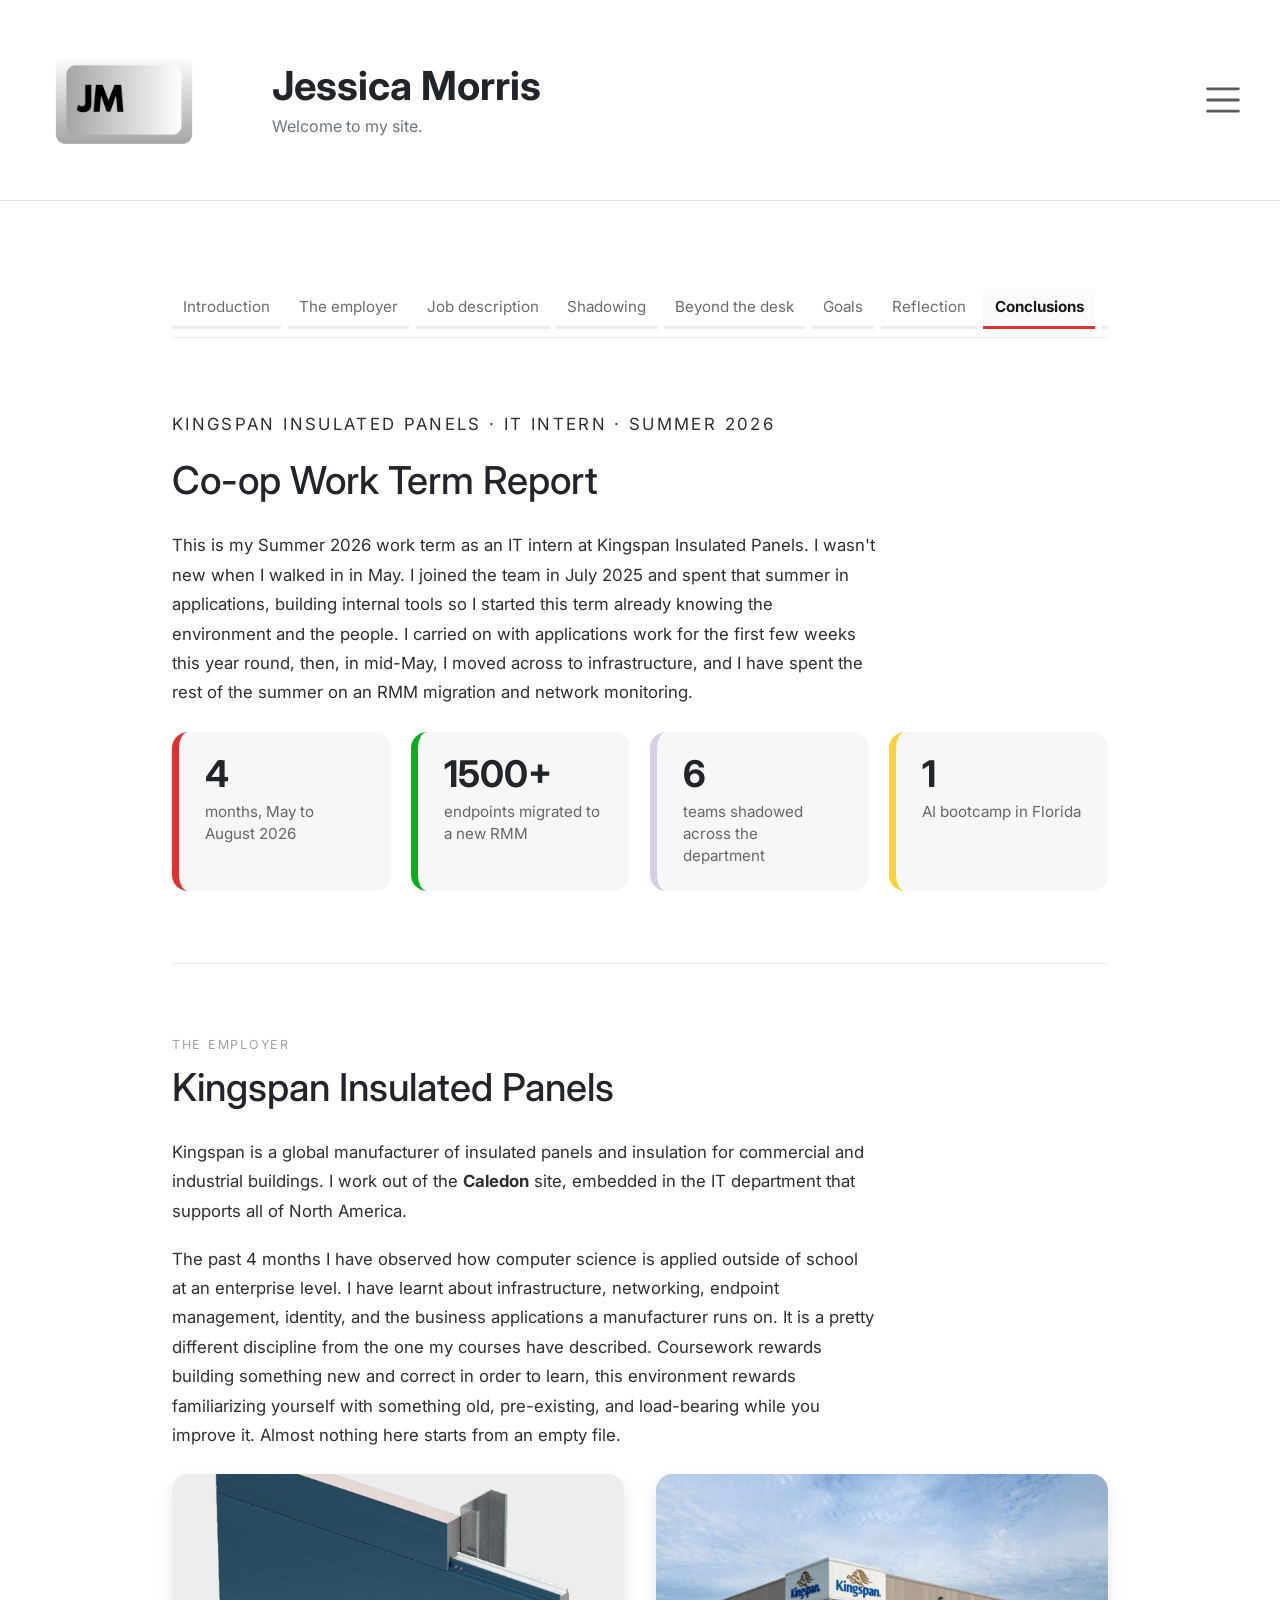
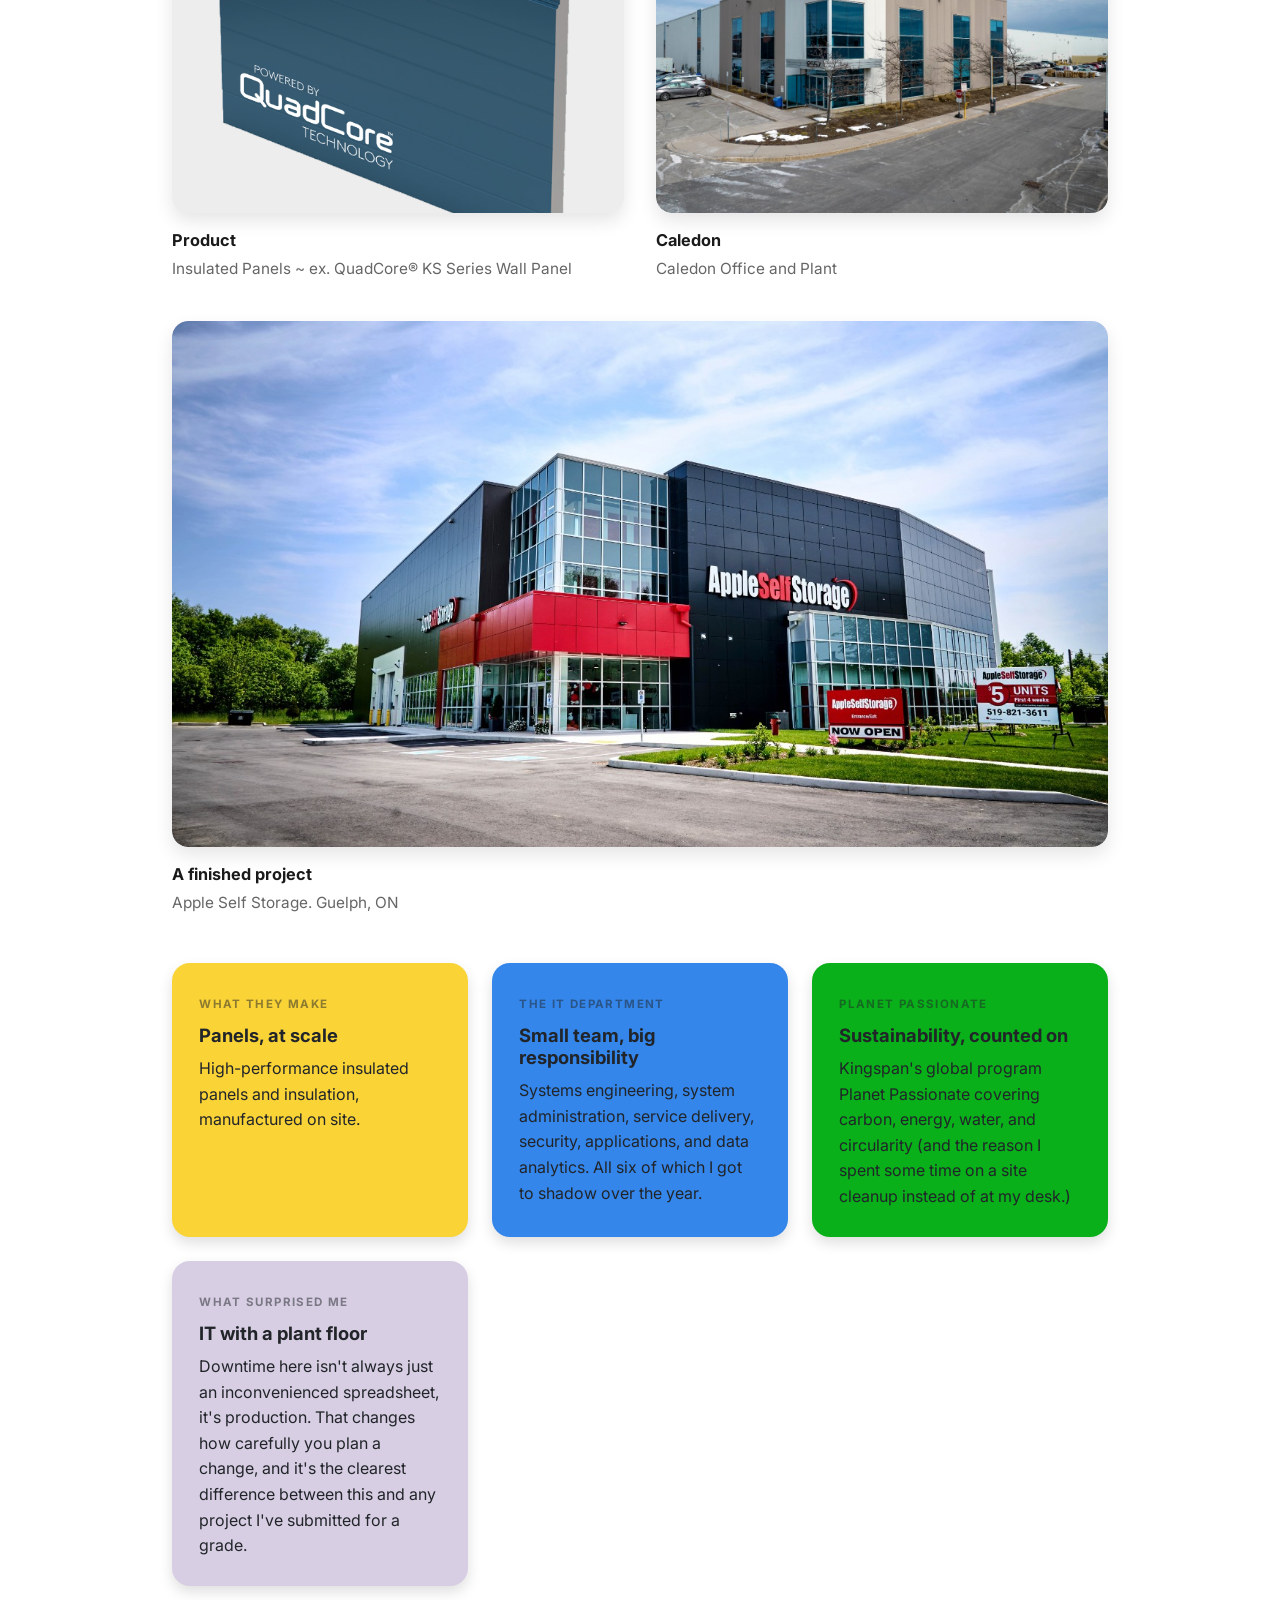
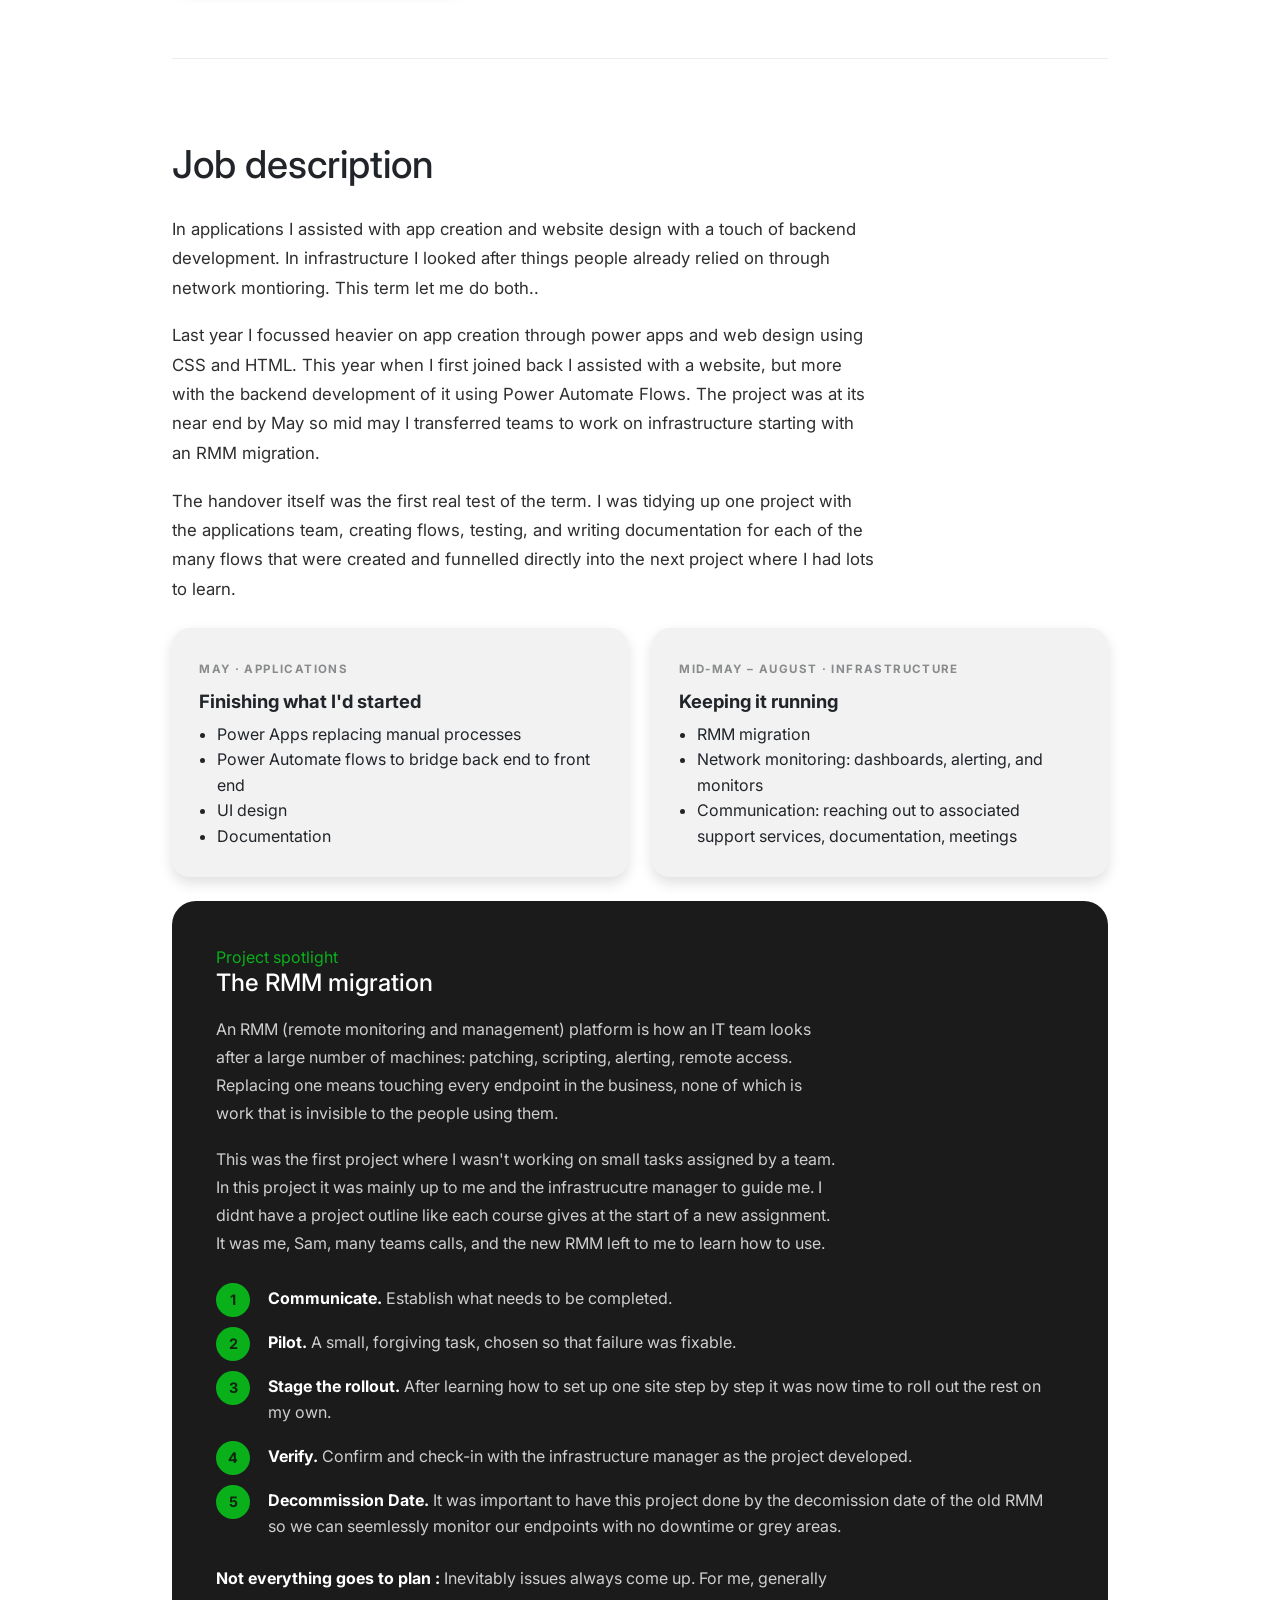
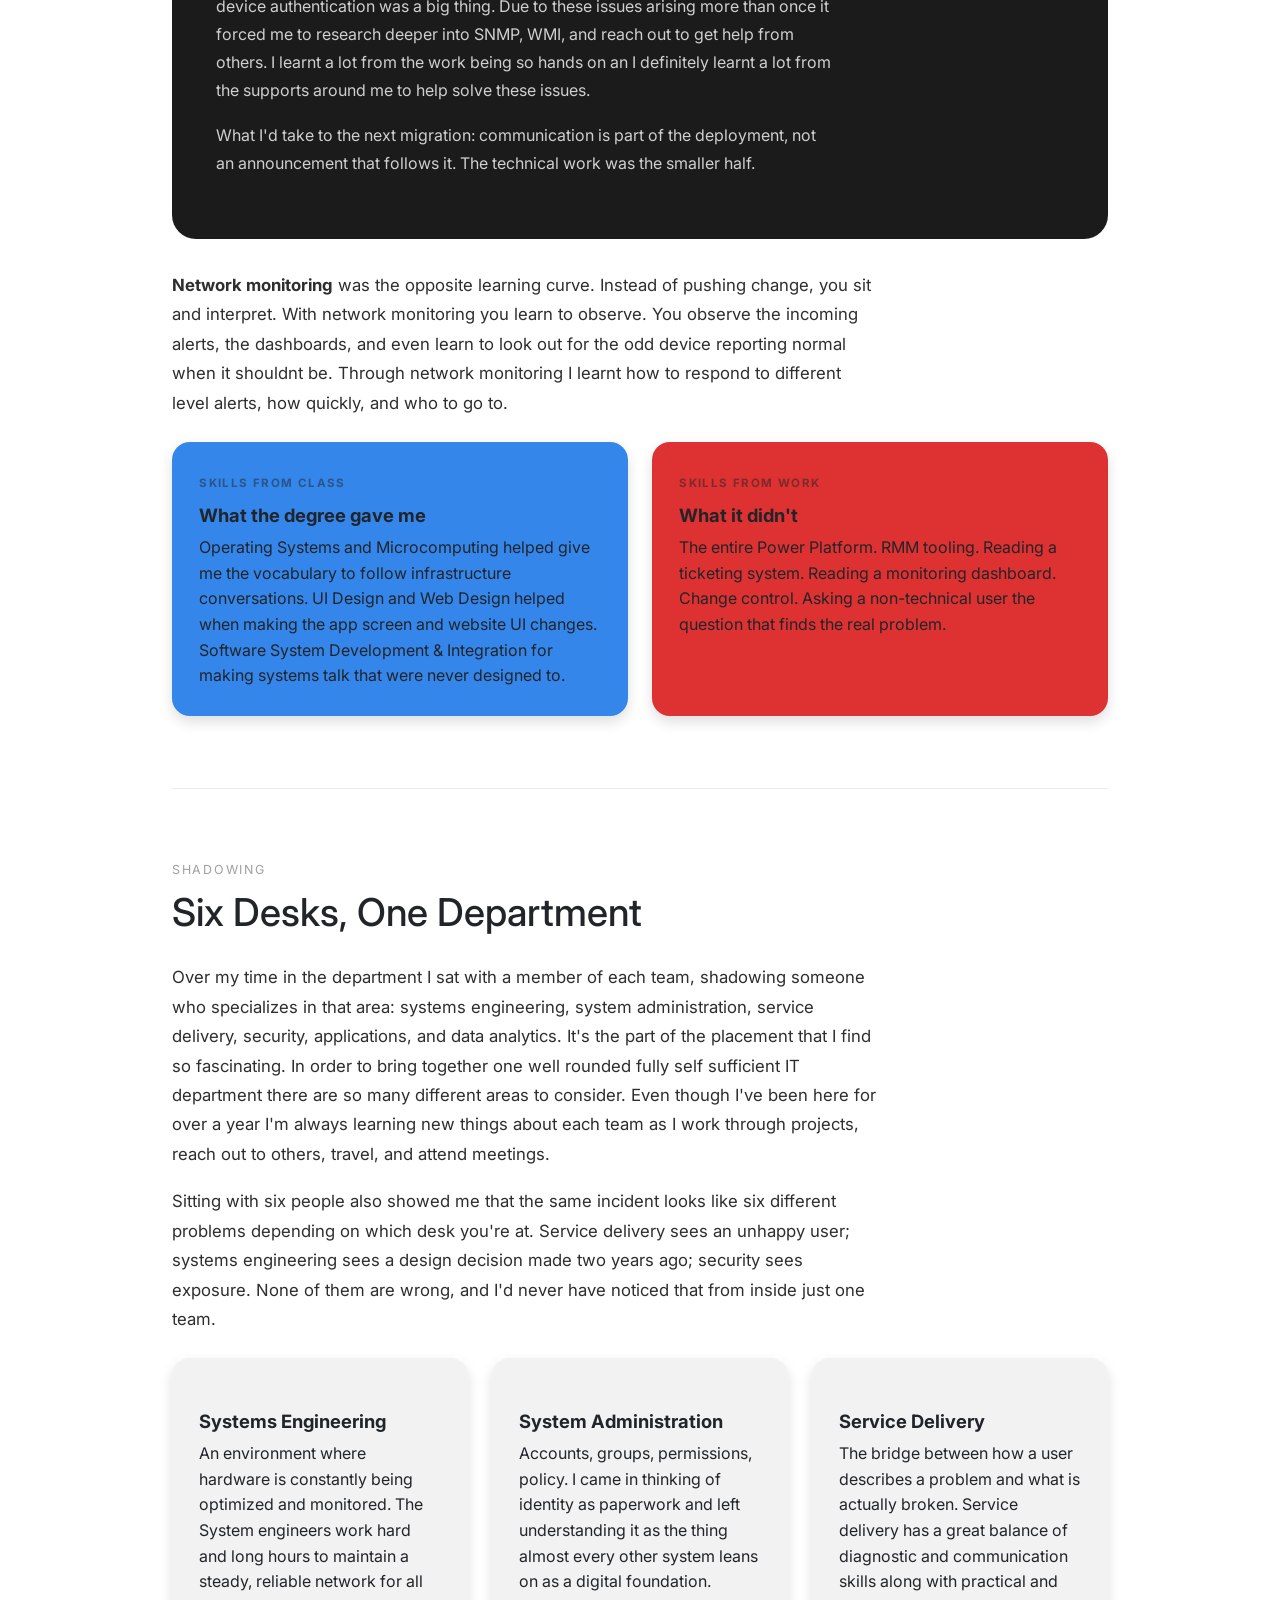
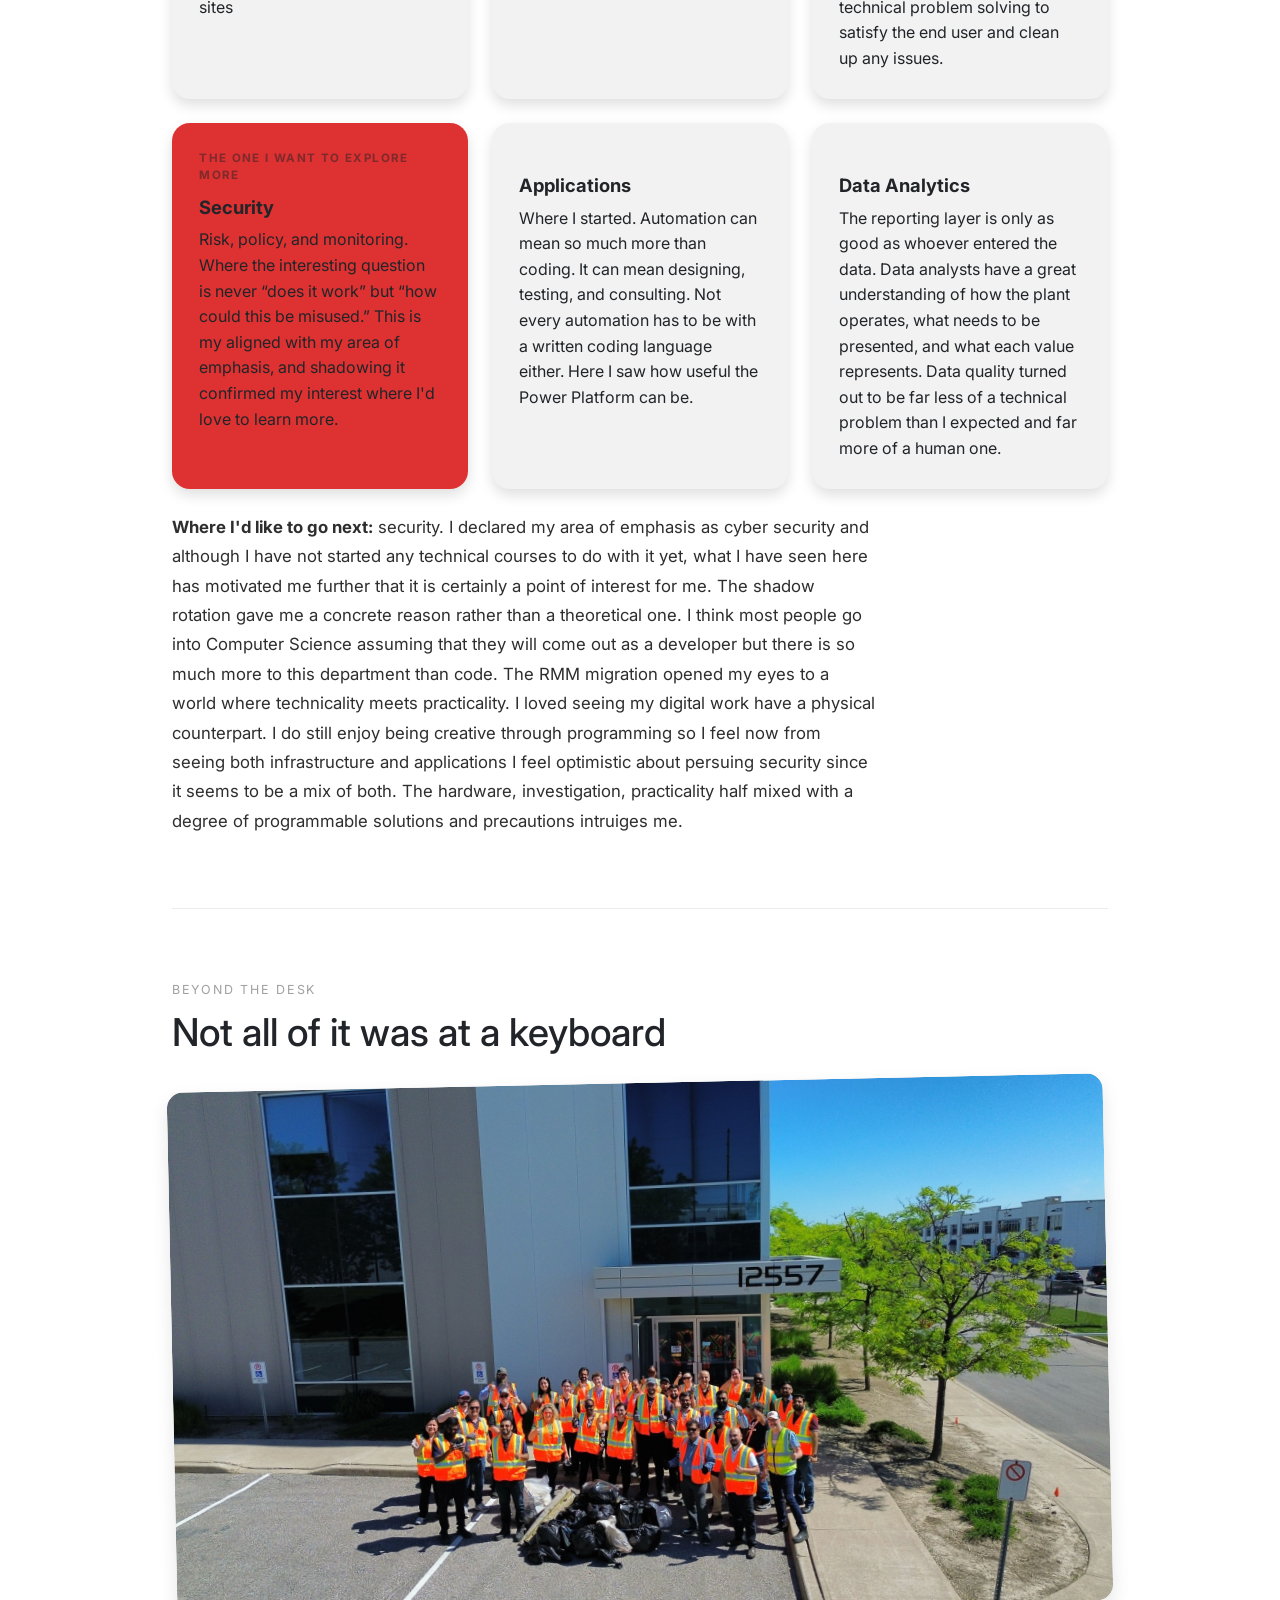
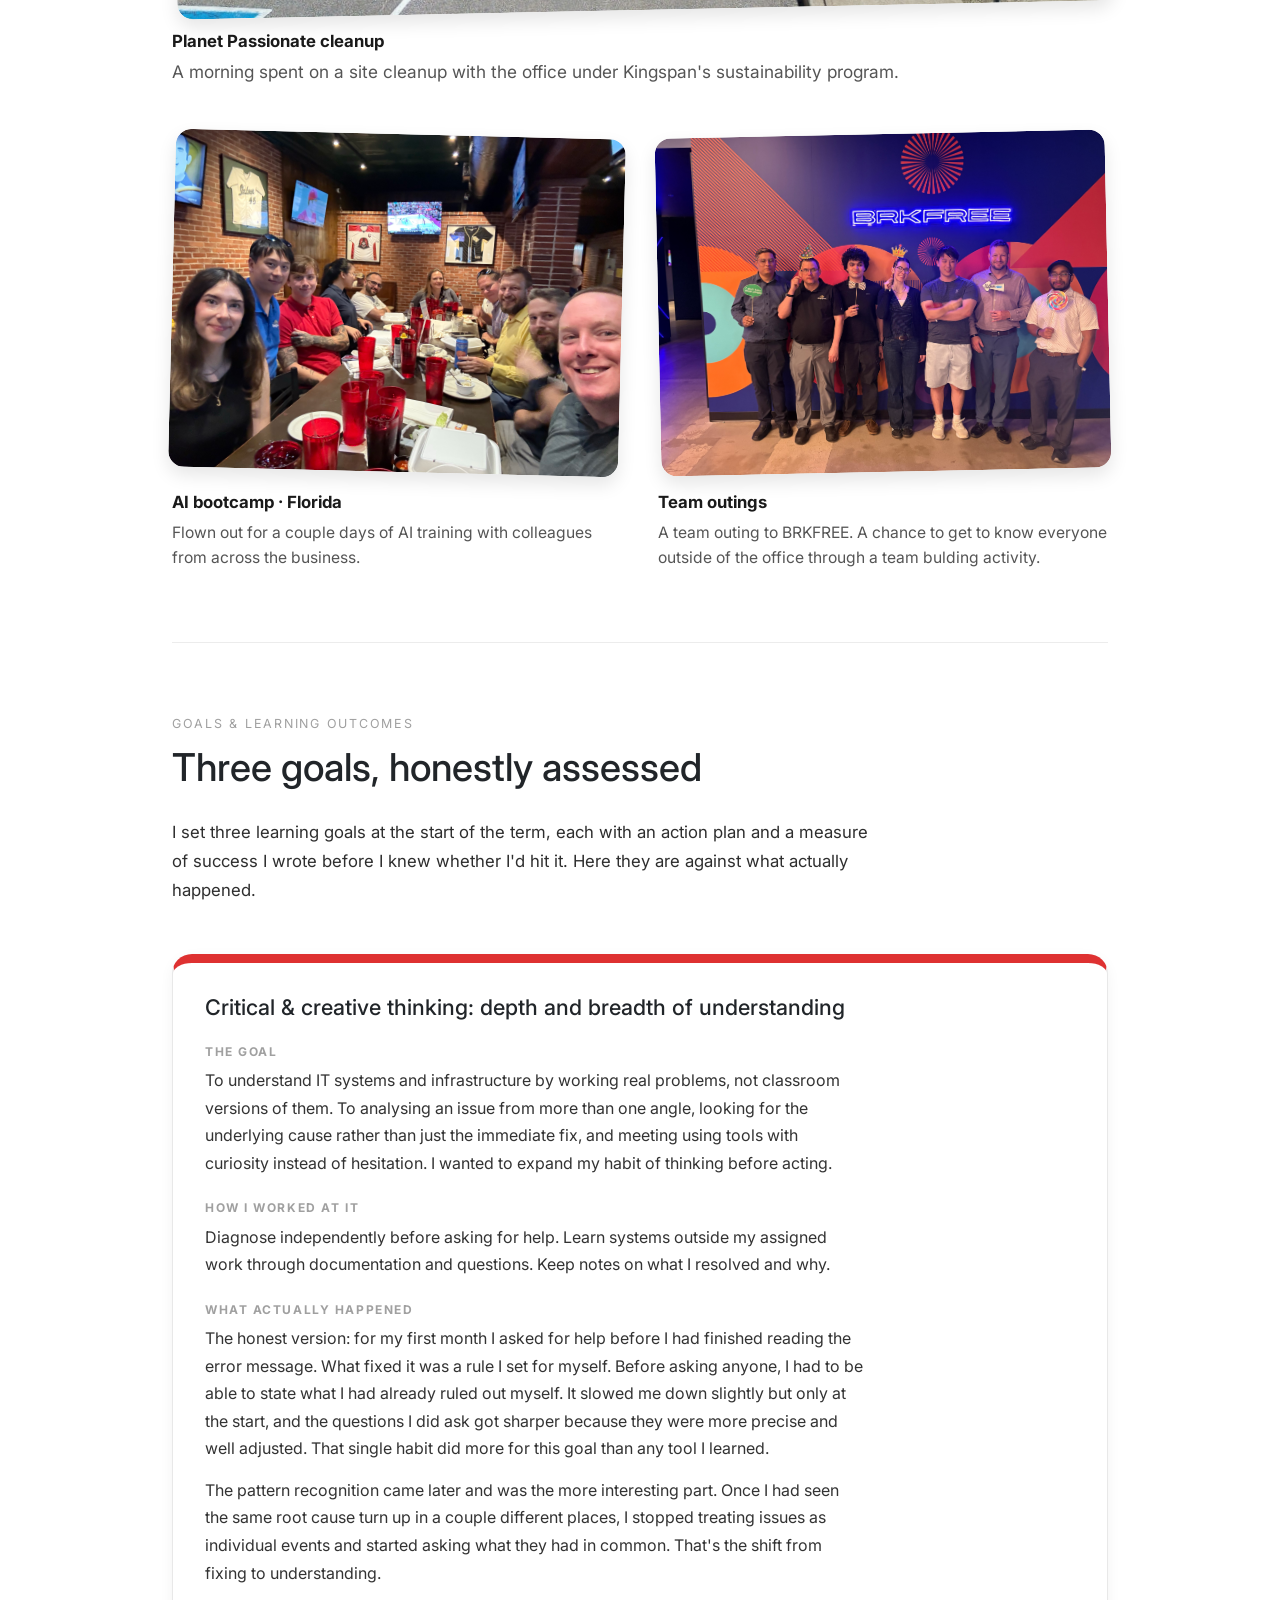
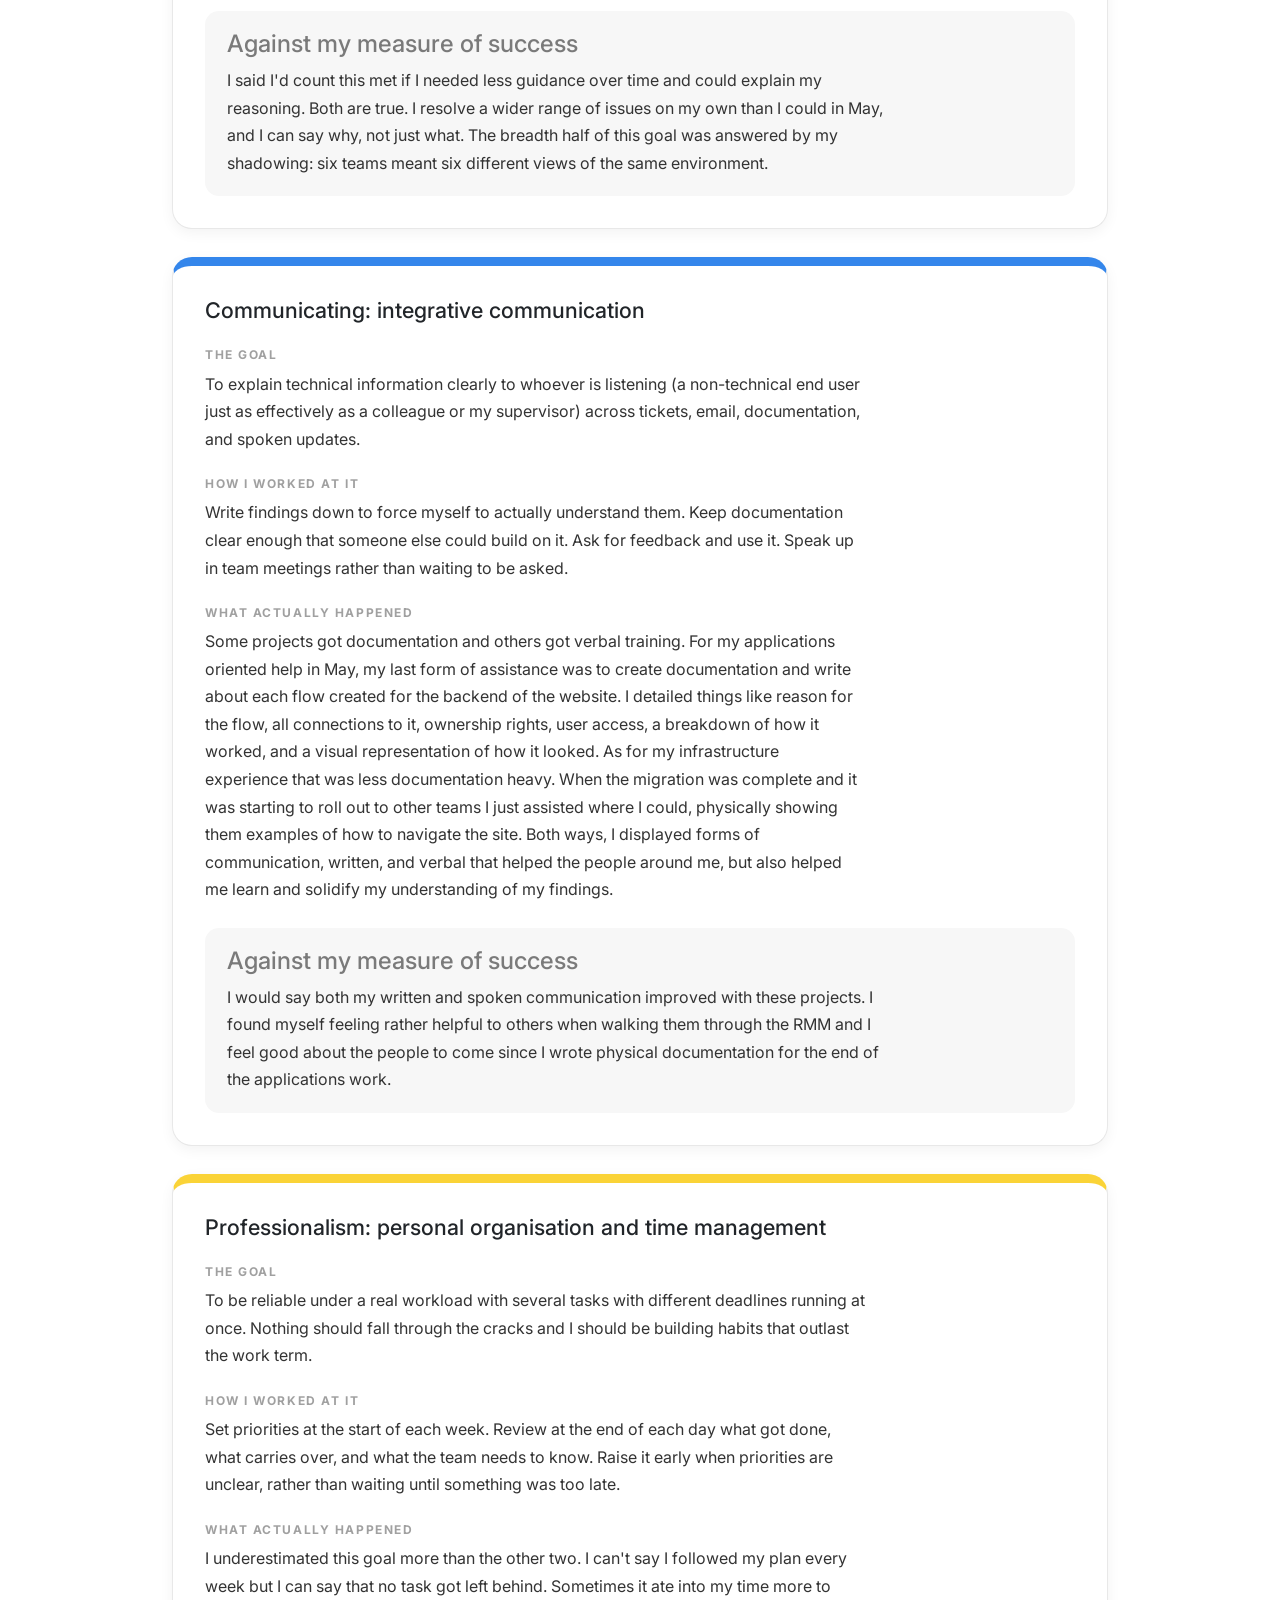
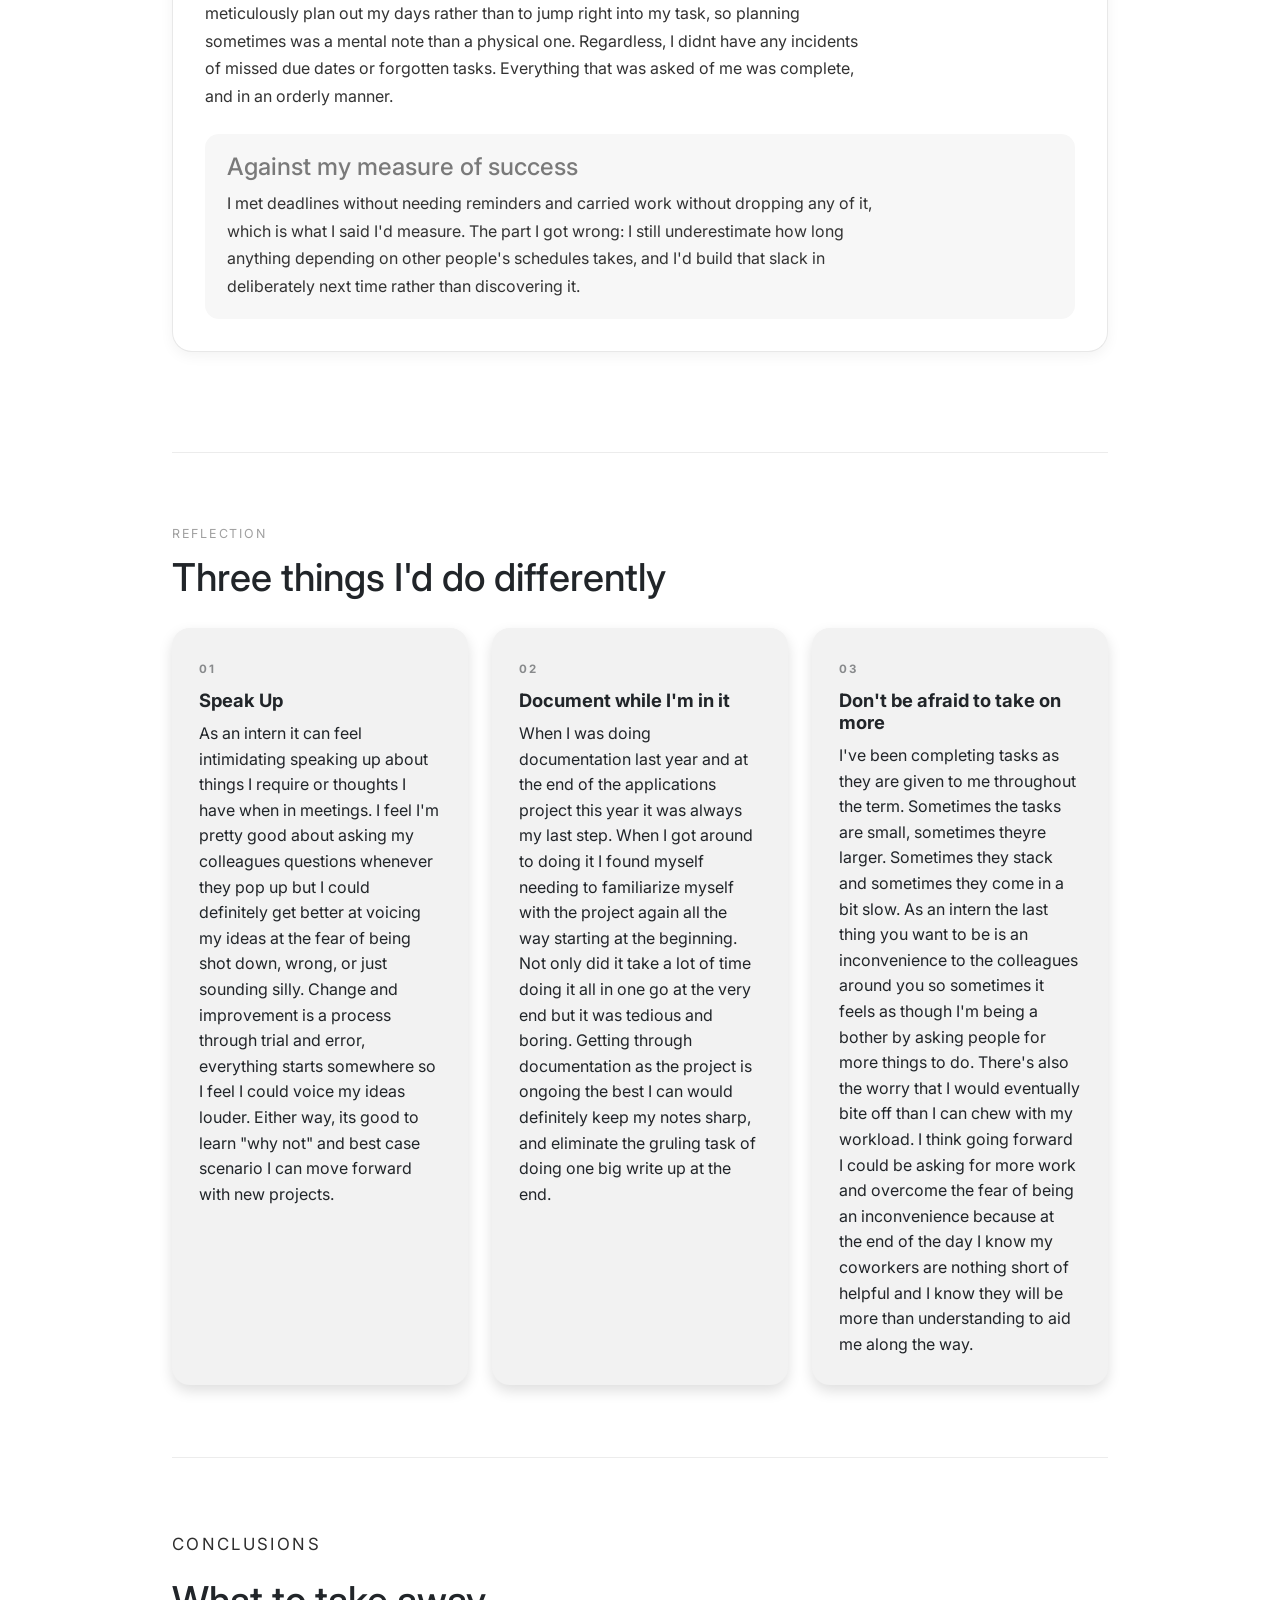
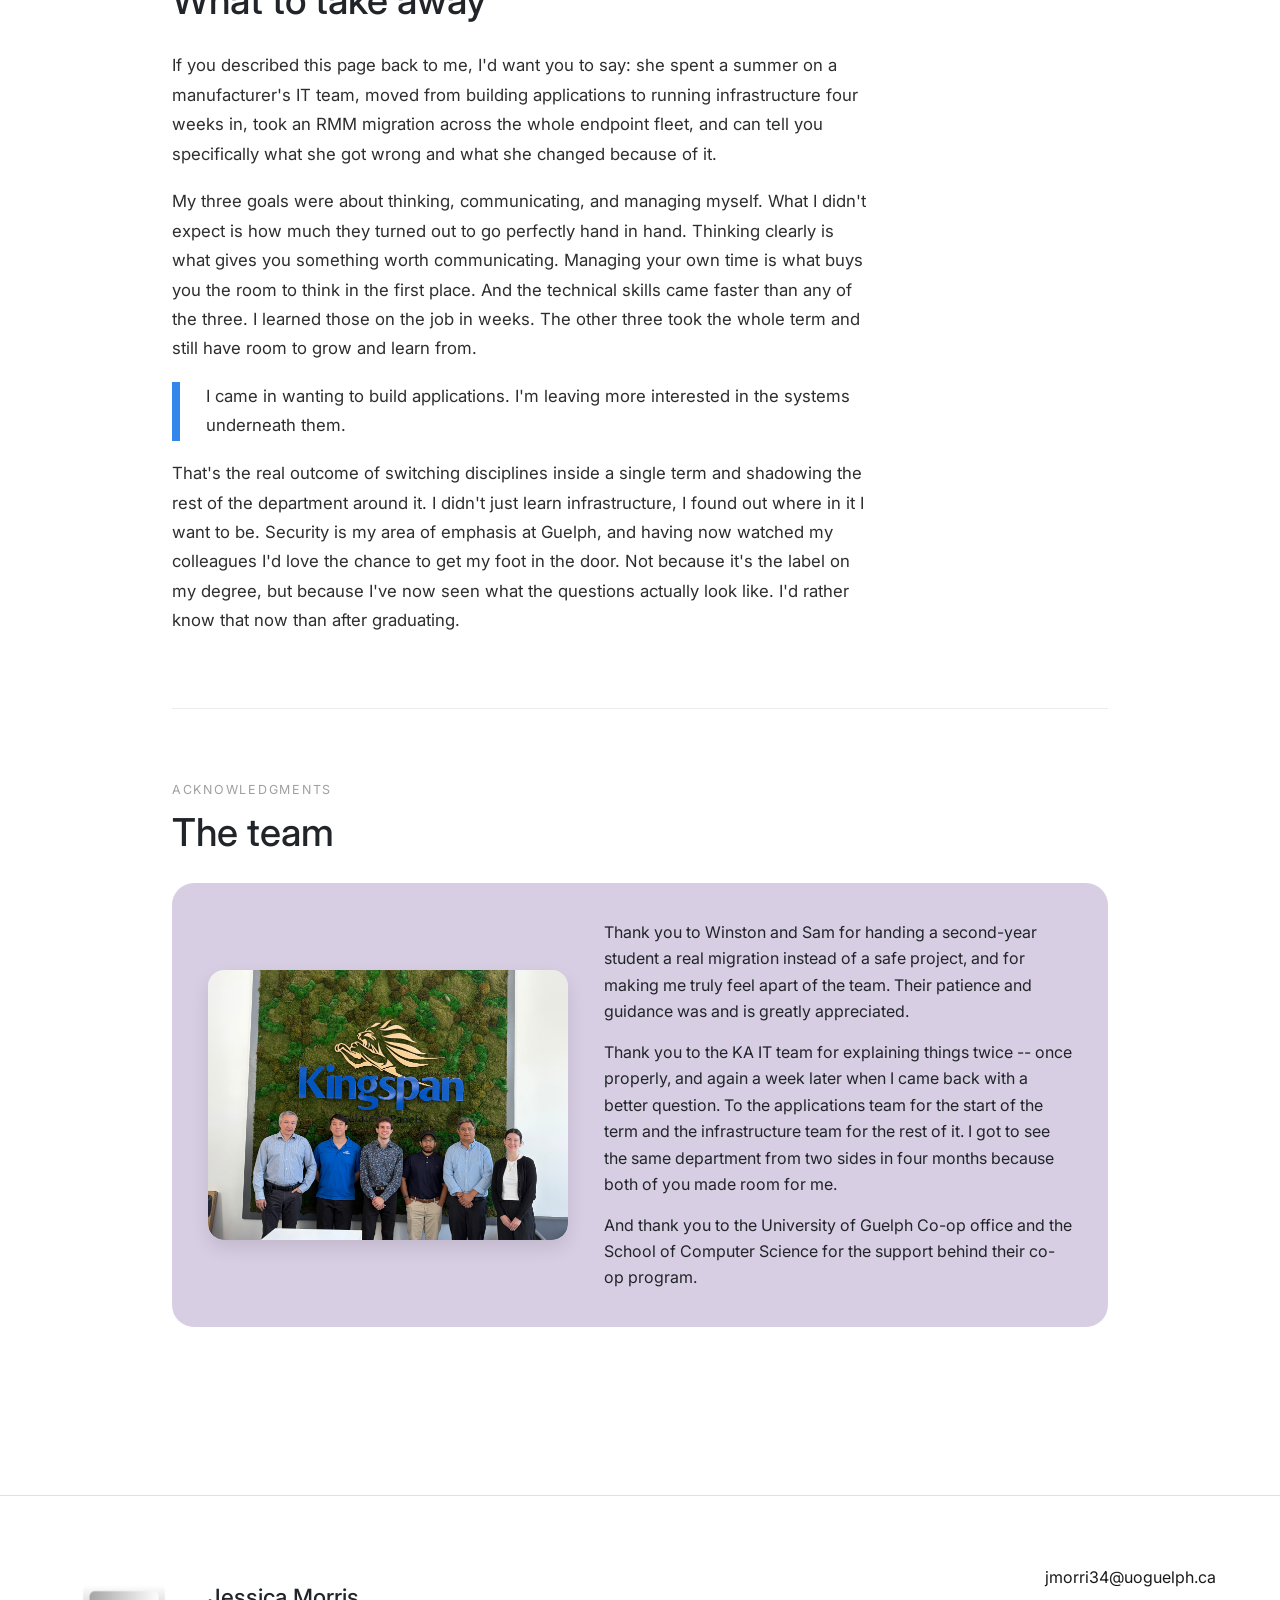
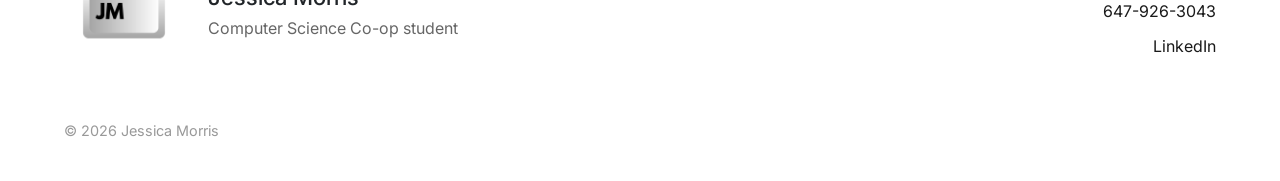
==== commit 477df0fe: "team photo" ====
--- a/coop.html
+++ b/coop.html
@@ -603,8 +603,7 @@
 
     <div class="thanks">
       <div class="frame">
-        <!-- Replace with: <img src="team.jpg" alt="The Kingspan IT team"> -->
-        add team.jpg
+        <img src="IMG_6435.jpeg" alt="The Kingspan IT team">
       </div>
       <div class="thanks-body">
         <p>
